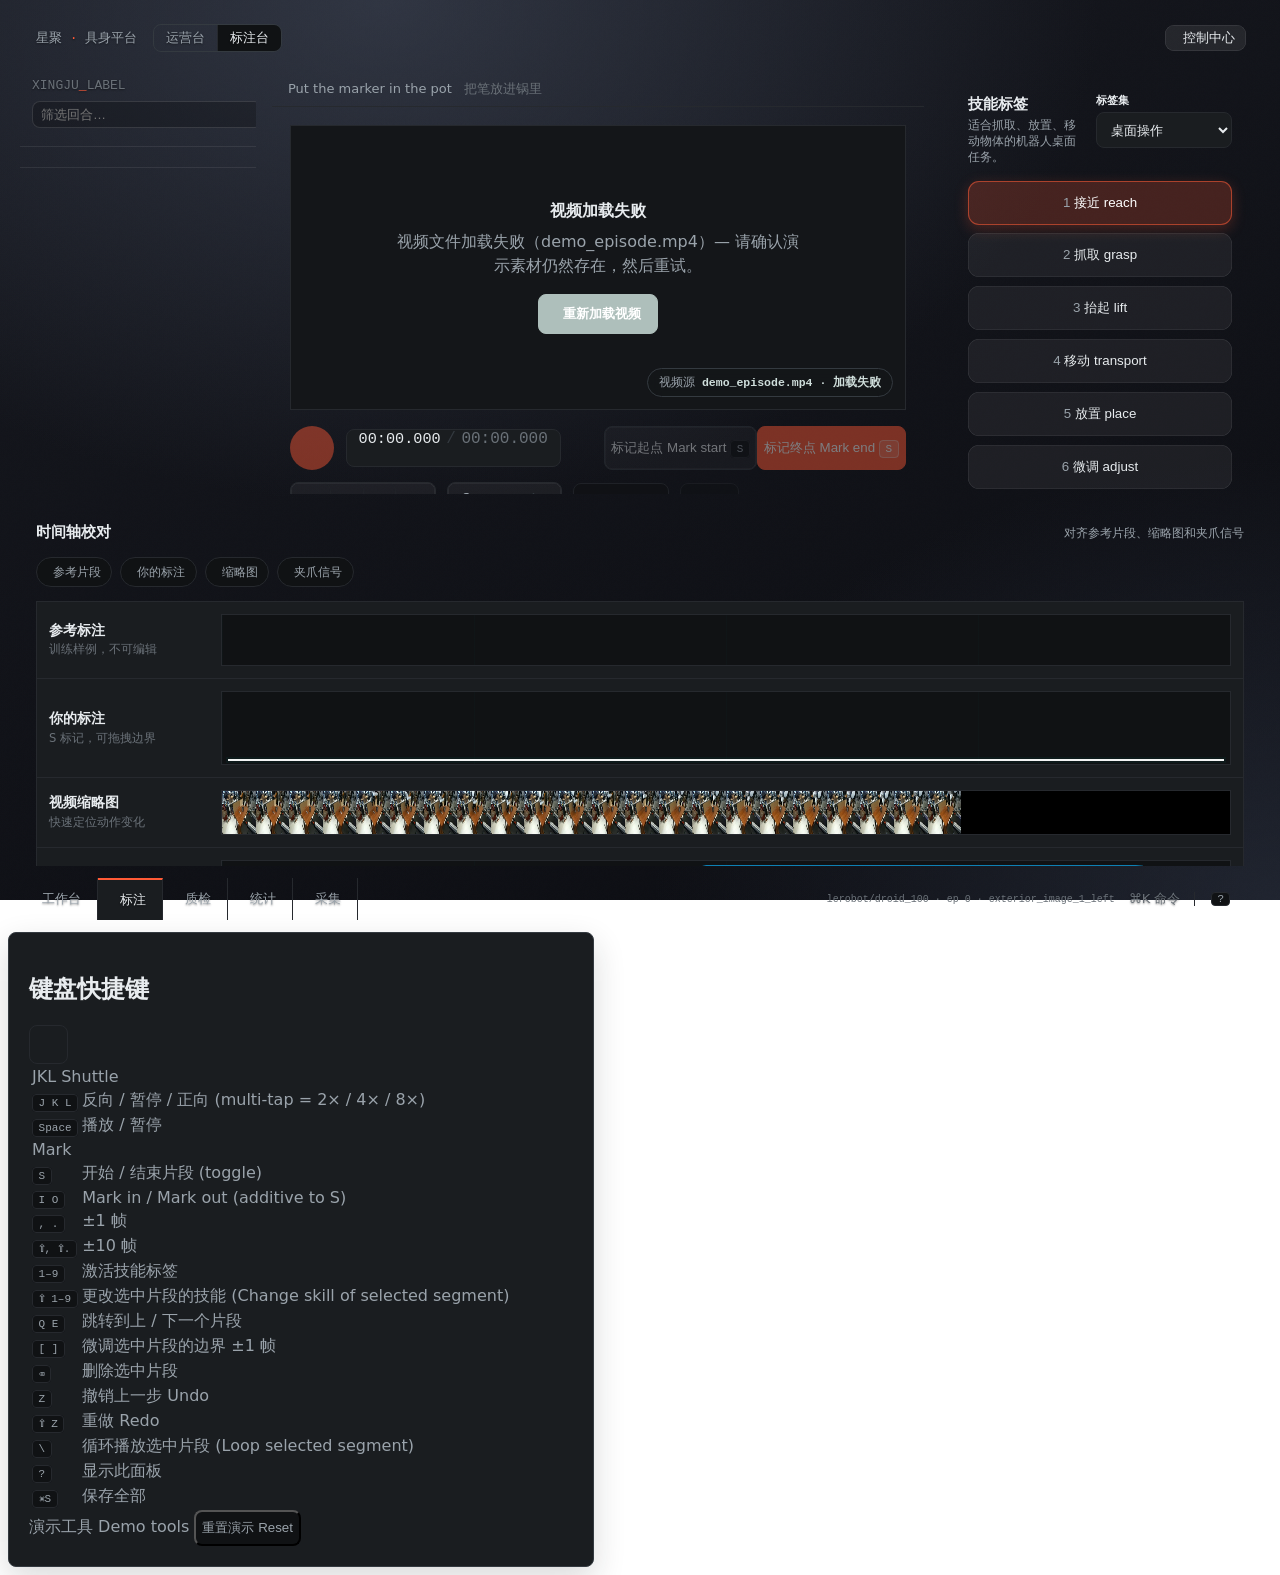
==== apps/embodied-labeler/index.html @ ac31ba15 "feat(labeler): glass-native polish + richer Control Center - skill pills → frosted glass chips with " ====
<!DOCTYPE html>
<html lang="zh-CN">
<head>
    <meta charset="UTF-8">
    <meta name="viewport" content="width=device-width, initial-scale=1.0">
    <!-- Empty by default: hosted labeler API calls use the current origin. -->
    <meta name="api-base" content="">
    <title>嵌入式 AI 标注 · 星聚</title>
    <script src="/vendor/tailwind/tailwind-play.js"></script>
    <link href="/vendor/font-awesome/css/font-awesome.min.css" rel="stylesheet">
    <link href="/vendor/fonts/plex.css" rel="stylesheet">
    <script>
        tailwind.config = {
            theme: {
                extend: {
                    colors: {
                        primary: '#0d4f4a',
                        secondary: '#1f7a6b',
                        dark: '#16201f',
                        light: '#fcfcfd',
                        accent: '#ff5a36',
                    },
                    fontFamily: {
                        sans: ['"IBM Plex Sans SC"', 'sans-serif'],
                        mono: ['"IBM Plex Mono"', 'monospace'],
                    },
                },
            },
        };
    </script>
    <link rel="stylesheet" href="assets/embodied/embodied.css?v=31">
    <link rel="stylesheet" href="assets/console/console.css?v=5">
    <!-- 星聚 Liquid Glass skin (additive; preserves all chassis behaviour) -->
    <link rel="stylesheet" href="/vendor/glass/tokens.css">
    <link rel="stylesheet" href="/vendor/glass/glass.css">
    <link rel="stylesheet" href="assets/console/labeler-glass.css?v=3">
</head>
<body class="embodied-page console font-sans antialiased">
    <div class="glass-backdrop" aria-hidden="true"></div>
    <div class="console-chassis">
        <header class="console-topbar glass">
            <a class="topbar-brand" href="/app/">星聚 <span style="color:var(--ds-accent)">·</span> 具身平台</a>
            <nav class="app-switcher" aria-label="工作区">
                <a href="/app/">运营台</a>
                <span aria-current="page">标注台</span>
            </nav>
            <button id="cc-toggle" class="cc-toggle" type="button" aria-label="打开控制中心">
                <i class="fa fa-sliders" aria-hidden="true"></i> 控制中心
            </button>
        </header>
        <aside class="console-tree glass" aria-label="数据层级">
            <div class="console-rail-section">
                <div class="console-rail-title">XINGJU<span style="color:var(--ds-accent)">_</span>LABEL</div>
                <input id="episode-tree-filter" class="console-tree-filter" type="text"
                       placeholder="筛选回合…" aria-label="筛选回合">
            </div>
            <nav id="episode-tree" class="console-rail-section" aria-label="数据集与回合">
                <!-- populated by assets/console/embodied-console.js -->
            </nav>
        </aside>

        <section class="console-viewport glass">
            <!-- task context bar — populated by loadEpisodeMeta() in embodied.js -->
            <div class="console-task-bar">
                <span id="task-text"></span>
                <span id="task-text-zh"></span>
            </div>
            <section id="video-section" class="embodied-video-card">
                <div id="video-frame" class="relative flex justify-center embodied-video-frame" data-player-state="loading">
                    <!-- muted: episode clips have no audio track; without it Chrome's power
                         policy pauses "video-only background media" mid-playback. -->
                    <video id="video" preload="auto" muted
                           class="video-crisp rounded bg-black object-contain cursor-pointer"
                           style="height: min(54vh, 460px); width: auto; max-width: 100%; aspect-ratio: 16/9;"
                           data-video-src="assets/embodied/demo_episode.mp4"
                           aria-label="嵌入式 AI 标注演示视频"
                           playsinline>
                        <source src="assets/embodied/demo_episode.mp4" type="video/mp4">
                    </video>
                    <div id="video-loading" class="embodied-video-state embodied-video-loading">
                        <span class="embodied-video-spinner" aria-hidden="true"></span>
                        <span>正在载入视频</span>
                    </div>
                    <div id="video-error" class="embodied-video-state embodied-video-error hidden" role="alert">
                        <div>
                            <strong><i class="fa fa-exclamation-triangle mr-2"></i>视频加载失败</strong>
                            <p id="video-error-message">无法读取当前视频源，请检查本地素材或重新加载。</p>
                            <button id="video-retry" type="button">
                                <i class="fa fa-refresh"></i>
                                重新加载视频
                            </button>
                        </div>
                    </div>
                    <div class="embodied-video-meta" aria-live="polite">
                        <span>视频源</span>
                        <strong id="video-source-status">demo_episode.mp4</strong>
                    </div>
                </div>
                <div class="embodied-controls">
                    <div class="embodied-primary-controls">
                        <!-- Primary play / pause -->
                        <button id="btn-play"
                                class="w-11 h-11 rounded-full bg-accent hover:bg-accent/90 active:bg-accent/80 text-white flex items-center justify-center transition shadow-lg shadow-accent/20"
                                title="Space  ·  播放 / 暂停">
                            <i class="fa fa-play text-base pl-0.5"></i>
                        </button>

                        <!-- Time readout: current / total, current is light, total is muted -->
                        <div class="embodied-time-readout">
                            <span id="time-current" class="text-light text-base">00:00.000</span>
                            <span class="text-zinc-700 text-base">/</span>
                            <span id="time-total" class="text-zinc-500 text-sm">--:--.---</span>
                        </div>

                        <div class="embodied-marker-actions">
                            <!-- Mark Start / Mark End: primary inline action, pushed right -->
                            <button id="btn-mark-start"
                                    class="ml-auto px-4 py-2.5 rounded-md bg-zinc-800 hover:bg-zinc-700 ring-1 ring-zinc-700 text-sm font-medium flex items-center gap-2 whitespace-nowrap focus-visible:outline-none focus-visible:ring-2 focus-visible:ring-accent focus-visible:ring-offset-2 focus-visible:ring-offset-zinc-900 transition"
                                    title="S  ·  open segment at playhead">
                                <i class="fa fa-circle text-accent"></i>
                                <span>标记起点 Mark start</span>
                                <kbd class="ml-1 px-1.5 py-0.5 bg-zinc-900 ring-1 ring-zinc-700 rounded text-xs text-zinc-400">S</kbd>
                            </button>
                            <button id="btn-mark-end"
                                    class="hidden ml-auto px-4 py-2.5 rounded-md bg-accent hover:bg-accent/90 ring-1 ring-accent text-sm font-medium text-white flex items-center gap-2 shadow-lg shadow-accent/30 focus-visible:outline-none focus-visible:ring-2 focus-visible:ring-light focus-visible:ring-offset-2 focus-visible:ring-offset-zinc-900 transition"
                                    title="S  ·  close segment at playhead">
                                <i class="fa fa-stop"></i>
                                <span>标记终点 Mark end</span>
                                <kbd class="ml-1 px-1.5 py-0.5 bg-white/15 ring-1 ring-white/20 rounded text-xs text-white">S</kbd>
                            </button>
                        </div>
                    </div>

                    <div class="embodied-secondary-controls">
                        <!-- Grouped frame-step buttons (–10 / –1 │ +1 / +10) -->
                        <div class="embodied-frame-stepper">
                            <button id="btn-back-10" class="px-3 py-2.5 text-zinc-300 hover:bg-zinc-700 hover:text-light font-mono text-xs tabular-nums transition focus-visible:outline-none focus-visible:ring-2 focus-visible:ring-accent focus-visible:ring-inset" title="Shift+,  ·  back 10 frames">
                                <i class="fa fa-angle-double-left mr-1 text-zinc-500"></i>10
                            </button>
                            <button id="btn-back-1" class="px-3 py-2.5 text-zinc-300 hover:bg-zinc-700 hover:text-light font-mono text-xs tabular-nums transition focus-visible:outline-none focus-visible:ring-2 focus-visible:ring-accent focus-visible:ring-inset" title=",  ·  back 1 frame">
                                <i class="fa fa-angle-left mr-1 text-zinc-500"></i>1
                            </button>
                            <button id="btn-fwd-1" class="px-3 py-2.5 text-zinc-300 hover:bg-zinc-700 hover:text-light font-mono text-xs tabular-nums transition focus-visible:outline-none focus-visible:ring-2 focus-visible:ring-accent focus-visible:ring-inset" title=".  ·  forward 1 frame">
                                1<i class="fa fa-angle-right ml-1 text-zinc-500"></i>
                            </button>
                            <button id="btn-fwd-10" class="px-3 py-2.5 text-zinc-300 hover:bg-zinc-700 hover:text-light font-mono text-xs tabular-nums transition focus-visible:outline-none focus-visible:ring-2 focus-visible:ring-accent focus-visible:ring-inset" title="Shift+.  ·  forward 10 frames">
                                10<i class="fa fa-angle-double-right ml-1 text-zinc-500"></i>
                            </button>
                        </div>

                        <!-- Frame counter chip -->
                        <div class="embodied-frame-chip">
                            <span class="text-zinc-500 uppercase tracking-wider mr-1.5">frame</span>
                            <span id="frame-current" class="text-light">0</span>
                            <span class="text-zinc-700 mx-1">/</span>
                            <span id="frame-total" class="text-zinc-500">?</span>
                        </div>

                        <!-- Playback speed -->
                        <select id="playback-rate"
                                class="skill-select bg-zinc-800/70 ring-1 ring-zinc-700 text-zinc-300 text-xs font-mono px-2 py-2 rounded-md
                                       hover:bg-zinc-700 cursor-pointer transition border-none appearance-none
                                       focus-visible:outline-none focus-visible:ring-2 focus-visible:ring-accent"
                                title="Playback speed (also driven by J/L multi-tap)">
                            <option value="0.1">0.1×</option>
                            <option value="0.25">0.25×</option>
                            <option value="0.5">0.5×</option>
                            <option value="1" selected>1×</option>
                            <option value="1.5">1.5×</option>
                            <option value="2">2×</option>
                        </select>

                        <!-- Loop selected segment toggle -->
                        <button id="btn-loop"
                                class="px-3 py-2 rounded-md bg-zinc-800/70 ring-1 ring-zinc-700 text-zinc-400 hover:text-light hover:bg-zinc-700 transition text-xs font-mono flex items-center gap-1.5
                                       focus-visible:outline-none focus-visible:ring-2 focus-visible:ring-accent"
                                title="L  ·  Loop selected segment">
                            <i class="fa fa-repeat"></i>
                            <span class="hidden sm:inline">Loop</span>
                        </button>
                    </div>
                </div>

                <!-- In-progress segment status banner — slim, animated-in only when active -->
                <div id="segment-status" class="hidden mt-3 flex items-center gap-2 px-3 py-2 rounded-md bg-accent/10 ring-1 ring-accent/30 text-xs text-zinc-200 font-mono"></div>

                <!-- Scrub bar with hover-preview thumbnail -->
                <div class="mt-4 relative">
                    <div id="scrub-bar" class="h-2 bg-zinc-800 rounded-full relative cursor-pointer group">
                        <!-- baseline width:100% + scaleX(pct) avoids per-frame layout on timeupdate (was thrashing at 60Hz) -->
                        <div id="scrub-fill" class="absolute inset-y-0 left-0 bg-accent rounded-full shadow-[0_0_8px_rgba(255,90,54,0.4)]"></div>
                        <div id="scrub-head" class="absolute top-1/2 w-4 h-4 bg-light rounded-full ring-2 ring-accent shadow-lg"></div>
                    </div>
                    <!-- Floating frame preview that follows the cursor over the scrub bar -->
                    <div id="scrub-preview"
                         class="hidden absolute pointer-events-none rounded-md ring-1 ring-zinc-700 bg-zinc-950 overflow-hidden shadow-2xl"
                         style="width: 128px; height: 72px; bottom: 100%; margin-bottom: 12px; background-image: url('assets/embodied/sprite.png'); background-repeat: no-repeat; transform: translateX(-50%);">
                        <div id="scrub-preview-time"
                             class="absolute bottom-0 inset-x-0 px-1 py-0.5 bg-black/70 text-light text-[10px] font-mono text-center tabular-nums">
                            0.00s
                        </div>
                    </div>
                </div>
            </section>
        </section>

        <aside class="console-inspector glass" aria-label="检查器">
            <div class="console-rail-section">
                <section id="palette-section" class="embodied-card embodied-palette-card">
                    <div class="embodied-panel-heading embodied-palette-heading">
                        <div>
                            <span>技能标签</span>
                            <small id="label-schema-description">按任务选择可用动作标签</small>
                        </div>
                        <label class="embodied-schema-field">
                            <span>标签集</span>
                            <select id="label-schema-select" aria-label="选择标签集"></select>
                        </label>
                    </div>
                    <div id="palette" class="flex items-center gap-2 flex-wrap" role="group" aria-label="技能标签">
                        <!-- pills inserted by JS -->
                    </div>
                </section>
            </div>
            <div class="console-rail-section">
                <section id="segments-section" class="embodied-card embodied-segments-card">
                    <div class="flex items-center justify-between mb-3 gap-3 flex-wrap">
                        <h2 class="text-sm font-medium text-zinc-400 flex-shrink-0">已标注片段 <span id="seg-count" class="font-mono text-zinc-500">(0)</span></h2>
                        <div id="iou-summary" class="hidden flex items-center gap-2 font-mono text-xs">
                            <!-- Filled by renderIouSummary() -->
                        </div>
                        <span id="dirty-badge" class="hidden ml-auto inline-flex items-center gap-1.5 px-2 py-0.5 rounded-full bg-amber-500/10 ring-1 ring-amber-500/40 text-amber-300 text-xs font-mono">
                            <span class="w-1.5 h-1.5 rounded-full bg-amber-400"></span>
                            未保存的更改 Unsaved
                        </span>
                    </div>
                    <div class="embodied-workflow-panel" aria-label="标注工作流状态">
                        <div class="embodied-workflow-metric">
                            <span class="embodied-workflow-label">当前技能</span>
                            <strong id="workflow-active-skill">接近 reach</strong>
                        </div>
                        <div class="embodied-workflow-metric">
                            <span class="embodied-workflow-label">片段状态</span>
                            <strong id="workflow-segment-state">等待起点</strong>
                        </div>
                        <div class="embodied-workflow-metric">
                            <span class="embodied-workflow-label">保存状态</span>
                            <strong id="workflow-save-state">已同步</strong>
                        </div>
                        <span id="storage-mode-badge" class="embodied-storage-badge" data-storage-mode="checking">
                            检查后端同步
                        </span>
                    </div>
                    <div id="segment-list" class="space-y-1">
                        <div class="embodied-empty-segments empty-state">
                            <div class="embodied-empty-summary">
                                <div class="embodied-empty-icon" aria-hidden="true">
                                    <i class="fa fa-pencil-square-o"></i>
                                </div>
                                <div>
                                    <p class="embodied-empty-eyebrow">当前清单为空</p>
                                    <h3>从第一个动作片段开始</h3>
                                    <p>选好技能后，在视频里标记动作开始和结束，片段会自动出现在这里供复核。</p>
                                </div>
                            </div>
                            <div class="embodied-empty-steps" aria-label="标注步骤">
                                <span><strong>1</strong> 选技能</span>
                                <span><strong>2</strong> 标起点</span>
                                <span><strong>3</strong> 标终点并复核</span>
                            </div>
                            <div class="embodied-empty-buttons">
                                <button type="button" class="embodied-empty-action" data-action="empty-mark-start">
                                    <i class="fa fa-circle"></i>
                                    从当前帧开始标记
                                </button>
                                <button type="button" class="embodied-empty-secondary" data-action="empty-open-shortcuts">
                                    <i class="fa fa-keyboard-o"></i>
                                    查看快捷键
                                </button>
                            </div>
                        </div>
                    </div>
                </section>
            </div>
            <div class="console-rail-section">
                <div class="embodied-savebar">
                    <span id="save-hint" class="text-xs text-zinc-500 font-mono hidden">
                        <kbd class="px-1.5 py-0.5 bg-zinc-800 ring-1 ring-zinc-700 rounded text-zinc-400">⌘S</kbd>
                        保存
                    </span>
                    <button id="save-btn"
                            class="px-5 py-2.5 rounded-md bg-accent hover:bg-accent/90 text-white font-medium ring-1 ring-accent shadow-lg shadow-accent/20 focus-visible:outline-none focus-visible:ring-2 focus-visible:ring-light focus-visible:ring-offset-2 focus-visible:ring-offset-dark transition">
                        保存全部 Save all <i class="fa fa-arrow-right ml-1"></i>
                    </button>
                </div>
            </div>
        </aside>

        <div class="console-conductor glass">
            <section id="timeline-section" class="embodied-card embodied-timeline-card">
                <div class="embodied-panel-heading">
                    <span>时间轴校对</span>
                    <small>对齐参考片段、缩略图和夹爪信号</small>
                </div>
                <div class="timeline-review-shell">
                    <div class="timeline-legend" aria-label="时间轴图例">
                        <button type="button" data-timeline-focus="reference" aria-pressed="false"><i class="fa fa-star"></i> 参考片段</button>
                        <button type="button" data-timeline-focus="user" aria-pressed="false"><i class="fa fa-pencil"></i> 你的标注</button>
                        <button type="button" data-timeline-focus="thumbs" aria-pressed="false"><i class="fa fa-film"></i> 缩略图</button>
                        <button type="button" data-timeline-focus="gripper" aria-pressed="false"><i class="fa fa-line-chart"></i> 夹爪信号</button>
                    </div>
                    <div class="timeline-track-stack">
                        <div class="timeline-track-row" data-timeline-track="reference">
                            <div class="timeline-track-label">
                                <span>参考标注</span>
                                <small>训练样例，不可编辑</small>
                            </div>
                            <div class="timeline-track-body timeline-reference-track">
                                <svg id="gold-lane" class="w-full block" height="32" style="overflow:visible"
                                     role="img" aria-label="本集参考动作片段"></svg>
                            </div>
                        </div>
                        <div class="timeline-track-row" data-timeline-track="user">
                            <div class="timeline-track-label">
                                <span>你的标注</span>
                                <small>S 标记，可拖拽边界</small>
                            </div>
                            <div class="timeline-track-body timeline-user-track">
                                <svg id="timeline-lanes" class="w-full block" height="64" style="overflow:visible"
                                     role="region" aria-label="你的动作片段时间轴。使用 Q 和 E 跳转片段，使用方括号微调边界。"></svg>
                                <div id="timeline-playhead" class="absolute top-0 bottom-0 w-px bg-light pointer-events-none"></div>
                            </div>
                        </div>
                        <div class="timeline-track-row" data-timeline-track="thumbs">
                            <div class="timeline-track-label">
                                <span>视频缩略图</span>
                                <small>快速定位动作变化</small>
                            </div>
                            <div class="timeline-track-body">
                                <div id="thumb-strip" class="w-full h-9 bg-zinc-800 rounded overflow-hidden"
                                     style="background-image: url('assets/embodied/sprite.png');
                                            background-repeat: no-repeat;
                                            background-size: 100% 100%;"></div>
                            </div>
                        </div>
                        <div class="timeline-track-row" data-timeline-track="gripper">
                            <div class="timeline-track-label">
                                <span>夹爪信号</span>
                                <small>辅助判断抓取/放置</small>
                            </div>
                            <div class="timeline-track-body timeline-gripper-track">
                                <svg id="gripper-plot" class="w-full block" height="36" style="overflow:visible"></svg>
                                <div id="gripper-error" class="hidden absolute inset-0 flex items-center justify-center text-zinc-600 text-xs">
                                    未读取到夹爪信号
                                </div>
                            </div>
                        </div>
                    </div>
                </div>
            </section>
        </div>

        <footer class="console-bottombar glass">
            <nav class="console-modes" aria-label="模式">
                <a class="console-mode" href="/app/#data-management"><i class="fa fa-th-large" aria-hidden="true"></i> 工作台</a>
                <span class="console-mode" aria-current="page"><i class="fa fa-pencil" aria-hidden="true"></i> 标注</span>
                <a class="console-mode" href="/app/#annotation"><i class="fa fa-check-square-o" aria-hidden="true"></i> 质检</a>
                <a class="console-mode" href="/app/#monitoring"><i class="fa fa-bar-chart" aria-hidden="true"></i> 统计</a>
                <a class="console-mode" href="/app/#collection"><i class="fa fa-exchange" aria-hidden="true"></i> 采集</a>
            </nav>
            <div class="console-status">
                <span id="dataset-label" class="console-mono-10">lerobot/droid_100 · ep 0 · ext_left</span>
                <span>⌘K 命令</span>
                <button id="help-btn" class="console-mode" title="键盘快捷键 (?)" aria-label="打开键盘快捷键"><kbd>?</kbd></button>
            </div>
        </footer>
    </div>

    <div id="toast-container" class="fixed top-4 right-4 space-y-2 z-50"></div>

    <div id="help-overlay" class="hidden fixed inset-0 bg-black/35 z-40 flex items-center justify-center">
        <div class="embodied-shortcut-panel">
            <div class="flex items-center justify-between mb-4">
                <h2 class="text-lg font-medium">键盘快捷键</h2>
                <button id="help-close" class="embodied-icon-button"><i class="fa fa-times"></i></button>
            </div>
            <table class="w-full text-sm">
                <tbody>
                    <tr><td colspan="2" class="pt-2 pb-1 text-[10px] uppercase tracking-wider text-zinc-600">JKL Shuttle</td></tr>
                    <tr><td class="py-1"><kbd class="font-mono bg-zinc-800 px-2 py-0.5 rounded">J K L</kbd></td><td class="text-zinc-400 pl-3">反向 / 暂停 / 正向 (multi-tap = 2× / 4× / 8×)</td></tr>
                    <tr><td class="py-1"><kbd class="font-mono bg-zinc-800 px-2 py-0.5 rounded">Space</kbd></td><td class="text-zinc-400 pl-3">播放 / 暂停</td></tr>
                    <tr><td colspan="2" class="pt-3 pb-1 text-[10px] uppercase tracking-wider text-zinc-600">Mark</td></tr>
                    <tr><td class="py-1"><kbd class="font-mono bg-zinc-800 px-2 py-0.5 rounded">S</kbd></td><td class="text-zinc-400 pl-3">开始 / 结束片段 (toggle)</td></tr>
                    <tr><td class="py-1"><kbd class="font-mono bg-zinc-800 px-2 py-0.5 rounded">I O</kbd></td><td class="text-zinc-400 pl-3">Mark in / Mark out (additive to S)</td></tr>
                    <tr><td class="py-1"><kbd class="font-mono bg-zinc-800 px-2 py-0.5 rounded">, .</kbd></td><td class="text-zinc-400 pl-3">±1 帧</td></tr>
                    <tr><td class="py-1"><kbd class="font-mono bg-zinc-800 px-2 py-0.5 rounded">⇧, ⇧.</kbd></td><td class="text-zinc-400 pl-3">±10 帧</td></tr>
                    <tr><td class="py-1"><kbd class="font-mono bg-zinc-800 px-2 py-0.5 rounded">1–9</kbd></td><td class="text-zinc-400 pl-3">激活技能标签</td></tr>
                    <tr><td class="py-1"><kbd class="font-mono bg-zinc-800 px-2 py-0.5 rounded">⇧ 1–9</kbd></td><td class="text-zinc-400 pl-3">更改选中片段的技能 (Change skill of selected segment)</td></tr>
                    <tr><td class="py-1"><kbd class="font-mono bg-zinc-800 px-2 py-0.5 rounded">Q E</kbd></td><td class="text-zinc-400 pl-3">跳转到上 / 下一个片段</td></tr>
                    <tr><td class="py-1"><kbd class="font-mono bg-zinc-800 px-2 py-0.5 rounded">[ ]</kbd></td><td class="text-zinc-400 pl-3">微调选中片段的边界 ±1 帧</td></tr>
                    <tr><td class="py-1"><kbd class="font-mono bg-zinc-800 px-2 py-0.5 rounded">⌫</kbd></td><td class="text-zinc-400 pl-3">删除选中片段</td></tr>
                    <tr><td class="py-1"><kbd class="font-mono bg-zinc-800 px-2 py-0.5 rounded">Z</kbd></td><td class="text-zinc-400 pl-3">撤销上一步 Undo</td></tr>
                    <tr><td class="py-1"><kbd class="font-mono bg-zinc-800 px-2 py-0.5 rounded">⇧ Z</kbd></td><td class="text-zinc-400 pl-3">重做 Redo</td></tr>
                    <tr><td class="py-1"><kbd class="font-mono bg-zinc-800 px-2 py-0.5 rounded">\</kbd></td><td class="text-zinc-400 pl-3">循环播放选中片段 (Loop selected segment)</td></tr>
                    <tr><td class="py-1"><kbd class="font-mono bg-zinc-800 px-2 py-0.5 rounded">?</kbd></td><td class="text-zinc-400 pl-3">显示此面板</td></tr>
                    <tr><td class="py-1"><kbd class="font-mono bg-zinc-800 px-2 py-0.5 rounded">⌘S</kbd></td><td class="text-zinc-400 pl-3">保存全部</td></tr>
                </tbody>
            </table>
            <div class="border-t border-zinc-800 mt-5 pt-4 flex items-center justify-between">
                <span class="text-xs text-zinc-500">演示工具 Demo tools</span>
                <button id="reset-demo" class="px-3 py-1.5 rounded-md bg-zinc-800 hover:bg-zinc-700 ring-1 ring-zinc-700 text-xs text-zinc-300 transition focus-visible:outline-none focus-visible:ring-2 focus-visible:ring-accent">
                    <i class="fa fa-refresh mr-1.5"></i> 重置演示 Reset
                </button>
            </div>
        </div>
    </div>
    <!-- 控制中心 · Control Center (glass overlay; opened from the top bar) -->
    <div id="cc-scrim" class="cc-scrim" hidden>
      <div class="cc-panel" role="dialog" aria-label="控制中心">
        <div class="cc-title">控制中心 · Control Center</div>
        <div class="cc-grid">
          <div class="cc-tile wide cc-media">
            <div class="cc-media-art"><i class="fa fa-film" aria-hidden="true"></i></div>
            <div class="cc-media-meta">
              <div class="cc-media-title" id="cc-ep-title">演示回合 Demo episode</div>
              <div class="cc-media-sub" id="cc-ep-sub">—</div>
            </div>
          </div>
          <div class="cc-tile wide">
            <div class="cc-tile-label"><i class="fa fa-tint"></i> 玻璃折射 Refraction</div>
            <div class="cc-seg" data-cc="refract">
              <button type="button" data-value="off">关</button>
              <button type="button" data-value="light">轻</button>
              <button type="button" data-value="standard">标准</button>
              <button type="button" data-value="strong">强</button>
            </div>
          </div>
          <div class="cc-tile">
            <div class="cc-tile-label"><i class="fa fa-th"></i> 密度</div>
            <div class="cc-seg" data-cc="density">
              <button type="button" data-value="comfortable">舒适</button>
              <button type="button" data-value="compact">紧凑</button>
            </div>
          </div>
          <div class="cc-tile">
            <div class="cc-tile-label"><i class="fa fa-eye"></i> 专注</div>
            <div class="cc-toggle-tile">
              <span style="font-size:12px;color:var(--t3)">暗化背景</span>
              <button id="cc-focus" class="cc-switch" type="button" aria-pressed="false" aria-label="专注模式"></button>
            </div>
          </div>
          <div class="cc-tile wide">
            <div class="cc-tile-label"><i class="fa fa-picture-o"></i> 背景 Backdrop</div>
            <div class="cc-seg" data-cc="backdrop">
              <button type="button" data-value="graphite">石墨</button>
              <button type="button" data-value="midnight">午夜</button>
              <button type="button" data-value="ember">暖橙</button>
            </div>
          </div>
          <div class="cc-tile wide">
            <div class="cc-tile-label"><i class="fa fa-sun-o"></i> 亮度 Brightness</div>
            <input id="cc-bright" class="cc-slider" type="range" min="50" max="130" value="100" aria-label="背景亮度">
          </div>
        </div>
      </div>
    </div>

    <script src="assets/embodied/embodied.js?v=31" type="module"></script>
    <script src="assets/console/embodied-console.js?v=2" type="module"></script>
    <!-- 星聚 Liquid Glass: refraction engine + control-center glue (additive) -->
    <script src="/vendor/glass/refract.js"></script>
    <script src="assets/console/labeler-glass.js?v=2" type="module"></script>
</body>
</html>
---- apps/embodied-labeler/assets/embodied/embodied.css ----
/* Custom styles for the embodied labeler page beyond Tailwind utilities. */

:root {
    /* === XINGJU instrument-grammar tokens (spec 2026-06-12 §1–§3) === */
    /* Corners — one 3-step radius scale */
    --r-1: 4px;
    --r-2: 8px;
    --r-full: 999px;
    /* Motion — tokenized; one decelerate curve everywhere */
    --motion-fast: 120ms;
    --motion-base: 180ms;
    --ease: cubic-bezier(0.2, 0, 0, 1);
    /* Edges — hairline-first elevation (light-ground values; .console re-binds) */
    --edge: rgba(13, 79, 74, 0.14);
    --edge-strong: rgba(13, 79, 74, 0.26);
    /* The only shadow in the system — floating layers ONLY (palette, toasts,
       dialogs, hover previews). Surfaces stay shadowless (chassis law). */
    --overlay-shadow: 0 12px 32px rgba(22, 32, 31, 0.16);
    /* Status — data colors, never chrome (spec §0) */
    --st-ok: #1f7a6b;
    --st-warn: #b56b00;
    --st-danger: #d92d20;
    --st-info: #0d6e8a;
    --st-neutral: #64748b;

    --ds-canvas: #fcfcfd;
    --ds-surface: #ffffff;
    --ds-surface-sunk: #f6f7f7;
    --ds-line: var(--edge);
    --ds-line-strong: var(--edge-strong);
    --ds-ink: #16201f;
    --ds-ink-soft: #5e6e6b;
    --ds-ink-faint: #8a9996;
    --ds-brand: #0d4f4a;
    --ds-brand-strong: #0a3d39;
    --ds-brand-tint: rgba(13, 79, 74, 0.055);
    /* ink atop a --ds-brand fill; dark ground re-binds (pale brand needs dark ink) */
    --ds-ink-on-brand: #ffffff;
    --ds-accent: #ff5a36;
    --ds-accent-tint: rgba(255, 90, 54, 0.10);
    --ds-shadow: 0 1px 2px rgba(16, 32, 31, 0.05);
    --ds-shadow-strong: 0 18px 45px rgba(16, 32, 31, 0.12);
}

/* §3 — reduced motion collapses both motion tokens app-wide */
@media (prefers-reduced-motion: reduce) {
    :root {
        --motion-fast: 1ms;
        --motion-base: 1ms;
    }
}

/* §1 — Tailwind radius classes compute to the token scale inside the app's own
   scope (do not rewrite HTML classes wholesale). rounded-full stays full. */
.embodied-page .rounded { border-radius: var(--r-1); }
.embodied-page .rounded-md { border-radius: var(--r-2); }

.embodied-page,
.embodied-page * {
    letter-spacing: 0 !important;
}

.embodied-page {
    min-height: 100vh;
    background: var(--ds-canvas);
    color: var(--ds-ink);
    font-family: "IBM Plex Sans SC", system-ui, sans-serif;
}


.embodied-panel-heading small {
    color: var(--ds-ink-soft);
}


.embodied-icon-button {
    display: inline-flex;
    width: 2.45rem;
    height: 2.45rem;
    align-items: center;
    justify-content: center;
    border: 1px solid var(--ds-line);
    border-radius: var(--r-2);
    background: var(--ds-surface);
    color: var(--ds-brand);
}


.embodied-icon-button:hover {
    border-color: var(--ds-line-strong);
    background: var(--ds-brand-tint);
}


/* §5 kbd hints — mono, 11px, --r-1, 1px edge, never bold. box-shadow:none kills
   the Tailwind ring-* utilities on inline kbds (JS-generated ones included) so
   the 1px edge is the single border. */
.embodied-page kbd {
    border: 1px solid var(--ds-line);
    border-radius: var(--r-1);
    background: var(--ds-surface-sunk);
    color: var(--ds-ink-soft);
    font-family: "IBM Plex Mono", ui-monospace, monospace;
    font-size: 11px;
    font-weight: 400;
    padding: 0.12rem 0.35rem;
    box-shadow: none !important;
}

/* kbd atop the record-filled mark-end button: white-tint edge stays legible */
.embodied-page #btn-mark-end kbd {
    border-color: rgba(255, 255, 255, 0.35);
    background: rgba(255, 255, 255, 0.15);
    color: #fff;
}



.embodied-card {
    border: 1px solid var(--ds-line);
    border-radius: 0.75rem;
    background: var(--ds-surface);
    box-shadow: var(--ds-shadow);
}

#video-section.embodied-video-card {
    padding: clamp(0.85rem, 1.7vw, 1.15rem);
}

#palette-section.embodied-palette-card {
    padding: 1rem;
}

#timeline-section.embodied-timeline-card {
    padding: 1rem;
}

.timeline-review-shell {
    display: grid;
    gap: 0.85rem;
}

.timeline-legend {
    display: flex;
    align-items: center;
    gap: 0.5rem;
    flex-wrap: wrap;
    color: var(--ds-ink-soft);
    font-size: 0.75rem;
}

.timeline-legend button {
    display: inline-flex;
    min-height: 1.85rem;
    align-items: center;
    gap: 0.35rem;
    border: 1px solid var(--ds-line);
    border-radius: var(--r-full);
    padding: 0 0.65rem;
    background: var(--ds-surface-sunk);
    color: var(--ds-ink-soft);
    cursor: pointer;
    font: inherit;
    white-space: nowrap;
}

.timeline-legend button:hover,
.timeline-legend button[aria-pressed="true"] {
    border-color: var(--ds-line-strong);
    background: var(--ds-brand-tint);
    color: var(--ds-brand);
}

.timeline-legend button:focus-visible {
    outline: 2px solid var(--ds-accent);
    outline-offset: 2px;
}

.timeline-legend i {
    color: var(--ds-brand);
}

.timeline-track-stack {
    display: grid;
    overflow: hidden;
    border: 1px solid var(--ds-line);
    border-radius: 0.75rem;
    background: var(--ds-surface);
}

.timeline-track-row {
    display: grid;
    grid-template-columns: minmax(8rem, 10rem) minmax(0, 1fr);
    gap: 0.75rem;
    align-items: stretch;
    border-bottom: 1px solid var(--ds-line);
    padding: 0.75rem;
}

.timeline-track-row:last-child {
    border-bottom: 0;
}

.timeline-track-row.timeline-track-focused {
    background: linear-gradient(90deg, rgba(13, 79, 74, 0.075), rgba(255, 255, 255, 0));
    box-shadow: inset 3px 0 0 var(--ds-brand);
}

.timeline-track-label {
    display: flex;
    flex-direction: column;
    justify-content: center;
    gap: 0.18rem;
    min-width: 0;
}

.timeline-track-label span {
    color: var(--ds-ink);
    font-size: 0.86rem;
    font-weight: 800;
}

.timeline-track-label small {
    color: var(--ds-ink-faint);
    font-size: 0.72rem;
    line-height: 1.35;
}

.timeline-track-body {
    position: relative;
    min-width: 0;
    border: 1px solid var(--ds-line);
    border-radius: 0.55rem;
    background:
        linear-gradient(90deg, rgba(13, 79, 74, 0.055) 1px, transparent 1px) 0 0 / 25% 100%,
        var(--ds-surface-sunk);
}

.timeline-reference-track,
.timeline-user-track,
.timeline-gripper-track {
    display: grid;
    align-items: center;
    min-height: 2.65rem;
    padding: 0.25rem 0.45rem;
}

/* Scrolling is owned by the inspector rail (.console-inspector) — the old
   page's sticky/max-height scroll context here would double-scroll inside it. */
#segments-section.embodied-segments-card {
    padding: 1rem;
}

.embodied-workflow-panel {
    display: grid;
    grid-template-columns: repeat(3, minmax(0, 1fr));
    gap: 0.55rem;
    margin: 0 0 0.85rem;
}

.embodied-workflow-metric,
.embodied-storage-badge {
    min-width: 0;
    border: 1px solid var(--ds-line);
    border-radius: var(--r-1);
    background: var(--ds-surface-sunk);
}

.embodied-workflow-metric {
    display: grid;
    gap: 0.18rem;
    padding: 0.62rem 0.7rem;
}

.embodied-workflow-label {
    color: var(--ds-ink-faint);
    font-size: 0.68rem;
    font-weight: 700;
}

.embodied-workflow-metric strong {
    overflow: hidden;
    color: var(--ds-ink);
    font-size: 0.82rem;
    font-weight: 700;
    line-height: 1.25;
    text-overflow: ellipsis;
    white-space: nowrap;
}

.embodied-storage-badge {
    grid-column: 1 / -1;
    display: inline-flex;
    min-height: 2.15rem;
    align-items: center;
    justify-content: center;
    color: var(--ds-ink-soft);
    font-size: 0.76rem;
    font-weight: 700;
}

.embodied-storage-badge[data-storage-mode="backend"] {
    border-color: rgba(31, 122, 107, 0.28);
    background: rgba(31, 122, 107, 0.08);
    color: var(--ds-brand);
}

.embodied-storage-badge[data-storage-mode="local"] {
    border-color: rgba(255, 90, 54, 0.30);
    background: var(--ds-accent-tint);
    color: #b43720;
}

.embodied-storage-badge[data-storage-mode="pending"] {
    border-color: rgba(217, 119, 6, 0.32);
    background: rgba(217, 119, 6, 0.10);
    color: #92400e;
}

.embodied-savebar {
    display: flex;
    align-items: center;
    justify-content: flex-end;
    gap: 0.75rem;
}

.embodied-panel-heading {
    display: flex;
    align-items: baseline;
    justify-content: space-between;
    gap: 0.75rem;
    margin-bottom: 0.9rem;
}

.embodied-panel-heading span {
    color: var(--ds-ink);
    font-size: 0.95rem;
    font-weight: 700;
}

.embodied-panel-heading small {
    font-size: 0.74rem;
}

.embodied-palette-heading {
    align-items: start;
}

.embodied-palette-heading > div {
    min-width: 0;
}

.embodied-palette-heading small {
    display: block;
    margin-top: 0.2rem;
}

.embodied-schema-field {
    display: grid;
    gap: 0.25rem;
    min-width: 8.5rem;
}

.embodied-schema-field span {
    color: var(--ds-ink-faint);
    font-size: 0.68rem;
    font-weight: 700;
}

#label-schema-select {
    min-height: 2.25rem;
    border: 1px solid var(--ds-line);
    border-radius: var(--r-2);
    background: var(--ds-surface);
    color: var(--ds-ink);
    font-size: 0.82rem;
    padding: 0 1.75rem 0 0.65rem;
}

#label-schema-select:focus-visible {
    border-color: var(--ds-line-strong);
    outline: 2px solid var(--ds-accent);
    outline-offset: 2px;
}

#video {
    width: 100% !important;
    height: min(56vh, 32rem) !important;
    border-radius: 0.625rem;
    background: #0d1b1a;
}

.embodied-video-frame {
    position: relative;
    overflow: hidden;
    min-height: 16rem;
    border: 1px solid var(--ds-line);
    border-radius: 0.75rem;
    background:
        linear-gradient(135deg, rgba(13, 79, 74, 0.14), rgba(15, 23, 42, 0.06)),
        #f6f8f8;
}

.embodied-video-frame[data-player-state="error"] #video {
    opacity: 0;
}

.embodied-video-frame[data-player-state="ready"] #video {
    opacity: 1;
}

.embodied-video-state {
    position: absolute;
    inset: 0;
    z-index: 2;
    display: flex;
    align-items: center;
    justify-content: center;
    border-radius: 0.75rem;
    background: rgba(246, 248, 248, 0.94);
    color: var(--ds-ink-soft);
    text-align: center;
}

.embodied-video-state.hidden {
    display: none;
}

.embodied-video-loading {
    gap: 0.65rem;
    font-weight: 700;
}

.embodied-video-frame[data-player-state="ready"] #video-loading,
.embodied-video-frame[data-player-state="error"] #video-loading {
    display: none;
}

.embodied-video-spinner {
    width: 1.1rem;
    height: 1.1rem;
    border: 2px solid rgba(13, 79, 74, 0.18);
    border-top-color: var(--ds-brand);
    border-radius: var(--r-full);
    /* functional rotation stays linear — the decelerate curve is for state
       changes, not continuous spinners */
    animation: spin 0.8s linear infinite;
}

@keyframes spin {
    to {
        transform: rotate(360deg);
    }
}

#video-error {
    color: var(--ds-ink-soft);
    background:
        linear-gradient(180deg, rgba(255, 255, 255, 0.96), rgba(242, 246, 246, 0.96)),
        rgba(246, 247, 247, 0.96);
}

.embodied-video-error strong {
    display: block;
    color: var(--ds-ink);
    font-size: 1rem;
    margin-bottom: 0.45rem;
}

.embodied-video-error p {
    max-width: 26rem;
    margin: 0 auto 0.9rem;
    color: var(--ds-ink-soft);
    line-height: 1.55;
}

.embodied-video-error button {
    display: inline-flex;
    align-items: center;
    gap: 0.45rem;
    min-height: 2.55rem;
    padding: 0 1rem;
    border: 1px solid var(--ds-brand);
    border-radius: 0.5rem;
    background: var(--ds-brand);
    color: #fff;
    font-weight: 800;
}

.embodied-video-meta {
    position: absolute;
    right: 0.75rem;
    bottom: 0.75rem;
    z-index: 3;
    display: inline-flex;
    align-items: center;
    gap: 0.45rem;
    max-width: calc(100% - 1.5rem);
    padding: 0.4rem 0.65rem;
    border: 1px solid rgba(13, 79, 74, 0.18);
    border-radius: var(--r-full);
    background: rgba(255, 255, 255, 0.86);
    color: var(--ds-ink-soft);
    /* hairline-first: status chip over video carries no decorative shadow (§2) */
    box-shadow: none;
    font-size: 0.72rem;
    backdrop-filter: blur(8px);
}

.embodied-video-meta strong {
    min-width: 0;
    overflow: hidden;
    color: var(--ds-brand-strong);
    font-family: "IBM Plex Mono", ui-monospace, monospace;
    font-weight: 700;
    text-overflow: ellipsis;
    white-space: nowrap;
}

.embodied-controls {
    display: grid;
    gap: 0.7rem;
    margin-top: 1rem;
}

.embodied-primary-controls,
.embodied-secondary-controls {
    display: flex;
    align-items: center;
    gap: 0.7rem;
    min-width: 0;
}

.embodied-primary-controls {
    justify-content: space-between;
}

.embodied-secondary-controls {
    flex-wrap: wrap;
}

.embodied-marker-actions {
    display: inline-flex;
    min-width: max-content;
    align-items: center;
    justify-content: flex-end;
    margin-left: auto;
}

/* §5 transport — the play circle is --r-full and record-colored; 44px is the
   §4 anatomy exception shared with the primary mark action. No glow (§2). */
#btn-play {
    width: 2.75rem !important;
    height: 2.75rem !important;
    border: 0;
    border-radius: var(--r-full);
    background: var(--ds-accent) !important;
    color: #fff !important;
    box-shadow: none !important;
}

#btn-play:hover {
    background: color-mix(in srgb, var(--ds-accent) 94%, #000) !important;
}

/* §5 — frame-stepper group shares one hairline border with internal separators */
.embodied-frame-stepper {
    display: inline-flex;
    overflow: hidden;
    border: 1px solid var(--ds-line);
    border-radius: var(--r-2);
    background: var(--ds-surface-sunk);
}

/* §4 anatomy — 36px controls; the primary mark actions get the 44px exception
   below. box-shadow:none retires the Tailwind glow/ring utilities (§2). */
.embodied-frame-stepper button,
#btn-loop,
#save-btn,
#reset-demo {
    min-height: 2.25rem;
    border-radius: var(--r-2);
    box-shadow: none !important;
}

#btn-mark-start,
#btn-mark-end {
    min-height: 2.75rem;
    border-radius: var(--r-2);
    box-shadow: none !important;
}

.timeline-focus-pulse {
    /* lane interaction keeps its timing, adopts the system curve (§3) */
    animation: timeline-focus-pulse 760ms var(--ease);
}

@keyframes timeline-focus-pulse {
    0% {
        outline: 2px solid rgba(255, 90, 54, 0.55);
        outline-offset: 0;
    }
    75% {
        outline: 2px solid rgba(255, 90, 54, 0.10);
        outline-offset: 7px;
    }
    100% {
        outline: 2px solid rgba(255, 90, 54, 0);
        outline-offset: 7px;
    }
}

.embodied-frame-stepper button {
    border: 0;
    border-right: 1px solid var(--ds-line);
    padding: 0 0.75rem !important;
    background: transparent !important;
    color: var(--ds-ink-soft) !important;
}

.embodied-frame-stepper button:last-child {
    border-right: 0;
}

.embodied-frame-stepper button:hover,
#btn-loop:hover {
    background: var(--ds-brand-tint) !important;
    color: var(--ds-brand-strong) !important;
}

.embodied-time-readout {
    display: inline-flex;
    align-items: baseline;
    gap: 0.35rem;
    min-height: 2.25rem;
    border: 1px solid var(--ds-line);
    border-radius: var(--r-2);
    padding: 0 0.75rem;
    background: var(--ds-surface);
    font-family: "IBM Plex Mono", ui-monospace, monospace;
    font-variant-numeric: tabular-nums;
}

.embodied-time-readout #time-current {
    color: var(--ds-ink) !important;
    font-size: 0.95rem;
}

.embodied-time-readout #time-total,
.embodied-time-readout span {
    color: var(--ds-ink-faint) !important;
}

.embodied-frame-chip,
#playback-rate,
#btn-loop {
    display: inline-flex;
    min-height: 2.25rem;
    align-items: center;
    border: 1px solid var(--ds-line) !important;
    border-radius: var(--r-2) !important;
    background: var(--ds-surface-sunk) !important;
    color: var(--ds-ink-soft) !important;
    box-shadow: none !important;
}

.embodied-frame-chip {
    gap: 0.25rem;
    padding: 0 0.75rem !important;
    font-family: "IBM Plex Mono", ui-monospace, monospace;
    font-variant-numeric: tabular-nums;
}

.embodied-frame-chip #frame-current {
    color: var(--ds-ink) !important;
}

.embodied-frame-chip span {
    color: var(--ds-ink-faint) !important;
}

#playback-rate {
    padding: 0 1.75rem 0 0.75rem !important;
}

#btn-loop {
    padding: 0 0.85rem !important;
}

/* === §4 button intents ===================================================
   标记起点 Mark start → secondary: transparent ground, 1px --edge-strong, ink.
   The JS-applied inline border-left (4px skill color) and icon tint stay —
   they are data, not chrome.
   标记终点 Mark end → record: filled --ds-accent, white ink (labeler-exclusive;
   the pulsing dot lives in this intent's status banner).
   保存全部 Save all → primary: filled --ds-brand. Ink is the ground-dependent
   --ds-ink-on-brand token: white on the light ground's deep teal, near-black on
   the console ground where --ds-brand re-binds to a pale neutral. */
#btn-mark-start {
    margin-left: 0 !important;
    border: 1px solid var(--ds-line-strong) !important;
    background: transparent !important;
    color: var(--ds-ink) !important;
}

#btn-mark-start:hover {
    background: var(--ds-brand-tint) !important;
}

#btn-mark-end {
    border: 1px solid var(--ds-accent) !important;
    background: var(--ds-accent) !important;
    color: #fff !important;
}

#btn-mark-end:hover {
    background: color-mix(in srgb, var(--ds-accent) 94%, #000) !important;
}

#btn-mark-end i {
    color: #fff !important;
}

#save-btn {
    border: 1px solid var(--ds-brand) !important;
    background: var(--ds-brand) !important;
    color: var(--ds-ink-on-brand) !important;
}

#save-btn:hover {
    background: color-mix(in srgb, var(--ds-brand) 94%, #000) !important;
}

/* §4 states — press settles 0.5px + 6% darker; disabled = 45% ink, inert */
.embodied-page button:not(:disabled):active {
    transform: translateY(0.5px);
    filter: brightness(0.94);
}

.embodied-page button:disabled {
    opacity: 0.45;
    pointer-events: none;
}

#segment-status {
    margin-top: 0.75rem !important;
    border: 1px solid rgba(255, 90, 54, 0.28) !important;
    background: var(--ds-accent-tint) !important;
    color: var(--ds-ink) !important;
}

#scrub-bar {
    height: 0.55rem;
    background: #dce5e3 !important;
}

/* transform-only updates: per-frame timeupdate would otherwise thrash layout */
#scrub-fill {
    background: var(--ds-brand) !important;
    box-shadow: none !important;
    width: 100%;
    transform-origin: left center;
    transform: scaleX(0);
    will-change: transform;
}

/* margin-based centering so per-frame transform stays pure translateX */
#scrub-head {
    background: #ffffff !important;
    border: 1px solid var(--ds-brand);
    box-shadow: 0 4px 12px rgba(13, 79, 74, 0.22) !important;
    left: 0;
    margin-left: -0.5rem;   /* half of w-4 (1rem) — recenter on the playhead */
    margin-top: -0.5rem;
    transform: translateX(0);
    will-change: transform;
}

/* Hover affordance via the independent `scale` property so JS-owned `transform`
   (per-frame translateX) is not overridden. */
#scrub-bar:hover #scrub-head {
    scale: 1.1;
    transition: scale var(--motion-fast) var(--ease);
}

#scrub-preview {
    border-color: var(--ds-line-strong) !important;
    background-color: var(--ds-surface) !important;
    box-shadow: var(--overlay-shadow) !important;
}

#gold-lane,
#timeline-lanes,
#gripper-plot {
    border-radius: 0.5rem;
}

#thumb-strip {
    height: 2.7rem !important;
    border: 0;
    border-radius: 0.5rem;
    background-color: var(--ds-surface-sunk) !important;
}

/* transform-only updates: per-frame timeupdate would otherwise thrash layout */
#timeline-playhead {
    background: var(--ds-brand) !important;
    box-shadow: 0 0 0 1px rgba(255, 255, 255, 0.95), 0 0 0 3px rgba(13, 79, 74, 0.14);
    left: 0;
    transform: translateX(0);
    will-change: transform;
}

.embodied-page .text-light,
.embodied-page .text-zinc-300,
.embodied-page .text-zinc-400,
.embodied-page .text-zinc-500,
.embodied-page .text-zinc-600 {
    color: var(--ds-ink-soft) !important;
}

.embodied-page .text-zinc-700 {
    color: var(--ds-line-strong) !important;
}

.embodied-page .bg-zinc-800,
.embodied-page .bg-zinc-800\/60,
.embodied-page .bg-zinc-800\/70,
.embodied-page .bg-zinc-900,
.embodied-page .bg-zinc-900\/95 {
    background-color: var(--ds-surface-sunk) !important;
}

#palette {
    display: grid !important;
    grid-template-columns: 1fr;
    gap: 0.55rem !important;
}

/* §5 skill chips — --r-1; hover ground tint; selected = --edge-strong + brand
   tint. Numbered kbd hint and the color dot stay (data, not chrome). */
.skill-pill {
    min-height: 2.75rem;
    justify-content: flex-start;
    border: 1px solid var(--ds-line) !important;
    border-radius: var(--r-1) !important;
    background: var(--ds-surface-sunk) !important;
    color: var(--ds-ink) !important;
}

.skill-pill:hover {
    background: var(--ds-brand-tint) !important;
}

.skill-pill.active {
    border-color: var(--ds-line-strong) !important;
    background: var(--ds-brand-tint) !important;
}

.skill-pill .font-mono {
    color: var(--ds-ink-faint) !important;
}

#segment-list .empty-state {
    color: var(--ds-ink-soft) !important;
}

#segment-list .empty-state > div {
    background: var(--ds-surface-sunk) !important;
    border: 1px solid var(--ds-line) !important;
    color: var(--ds-brand) !important;
}

#segment-list > div:not(.empty-state) {
    border: 1px solid transparent;
    border-radius: var(--r-1) !important;
}

#segment-list > div:not(.empty-state):hover {
    border-color: var(--ds-line);
    background: var(--ds-brand-tint) !important;
}

.skill-select {
    border: 1px solid var(--ds-line) !important;
    background-color: var(--ds-surface) !important;
    color: var(--ds-ink) !important;
}

.skill-select option {
    background-color: #ffffff;
    color: var(--ds-ink);
}

.embodied-shortcut-panel {
    width: min(100% - 2rem, 34rem);
    max-height: min(82vh, 48rem);
    overflow: auto;
    border: 1px solid var(--ds-line-strong);
    border-radius: var(--r-2);
    background: var(--ds-surface);
    box-shadow: var(--overlay-shadow);
    color: var(--ds-ink);
    padding: 1.25rem;
    animation: overlay-enter var(--motion-base) var(--ease);
}

.embodied-shortcut-panel table {
    color: var(--ds-ink);
}

.embodied-shortcut-panel td {
    color: var(--ds-ink-soft) !important;
}

.embodied-shortcut-panel .border-t {
    border-color: var(--ds-line) !important;
}

/* §5 toasts — surface + 1px --edge-strong, --r-2, --overlay-shadow, and a 3px
   leading bar in the status color. Kind hooks are showToast()'s Tailwind
   classes: bg-emerald-600 = success, bg-red-600 = error, bg-zinc-700 = info. */
#toast-container > div {
    border: 1px solid var(--ds-line-strong);
    border-left-width: 3px;
    border-radius: var(--r-2);
    background: var(--ds-surface) !important;
    color: var(--ds-ink) !important;
    box-shadow: var(--overlay-shadow) !important;
}

#toast-container > .bg-emerald-600 { border-left-color: var(--st-ok); }
#toast-container > .bg-red-600     { border-left-color: var(--st-danger); }
#toast-container > .bg-zinc-700    { border-left-color: var(--st-info); }

@media (max-width: 900px) {
    #segments-section.embodied-segments-card {
        position: static;
        max-height: none;
    }

    .embodied-workflow-panel {
        grid-template-columns: 1fr;
    }

    #palette {
        grid-template-columns: repeat(2, minmax(0, 1fr));
    }

    .timeline-track-row {
        grid-template-columns: 1fr;
        gap: 0.45rem;
    }

    .timeline-track-label {
        flex-direction: row;
        align-items: baseline;
        justify-content: space-between;
    }

    .embodied-primary-controls {
        align-items: stretch;
        flex-wrap: wrap;
    }

    .embodied-marker-actions {
        flex: 1 1 100%;
        margin-left: 0;
    }

    #btn-mark-start,
    #btn-mark-end {
        margin-left: 0 !important;
        flex: 1 1 100%;
        justify-content: center;
    }
}

@media (max-width: 640px) {
    #video {
        height: min(44vh, 20rem) !important;
    }

    .embodied-controls {
        gap: 0.55rem;
    }

    .embodied-primary-controls,
    .embodied-secondary-controls {
        gap: 0.55rem;
    }

    .embodied-frame-stepper,
    .embodied-time-readout,
    .embodied-frame-chip,
    #playback-rate,
    #btn-loop {
        flex: 1 1 auto;
    }

    #palette {
        grid-template-columns: 1fr;
    }

    .embodied-savebar {
        align-items: stretch;
        flex-direction: column;
    }

    #save-btn {
        width: 100%;
    }
}

/* === Skill pills — motion tokens; accent ring retired (accent is never
       selection chrome — §0) === */
.skill-pill {
    transition: transform var(--motion-fast) var(--ease),
                background-color var(--motion-fast) var(--ease),
                border-color var(--motion-fast) var(--ease),
                box-shadow var(--motion-fast) var(--ease);
}
.skill-pill.flash {
    animation: pill-flash 0.24s var(--ease);
}
@keyframes pill-flash {
    0% { background-color: rgba(255, 90, 54, 0.5); transform: scale(1.06); }
    100% { background-color: rgb(39, 39, 42); transform: scale(1); }
}

/* === Universal button state motion — §3/§4 tokens (press handled above) === */
button {
    transition: transform var(--motion-fast) var(--ease),
                background-color var(--motion-fast) var(--ease),
                border-color var(--motion-fast) var(--ease),
                color var(--motion-fast) var(--ease),
                opacity var(--motion-fast) var(--ease);
}

/* === §5 segment rects (user lane) ==========================================
   radius --r-1 (CSS rx tokenizes the JS-set rx="4" attribute); default 1px
   --edge stroke; hover --edge-strong + slight brightness; selected 1.5px
   --ds-accent stroke. The 8% accent tint over the per-skill fill uses typed
   attr() + color-mix where supported; elsewhere the declaration drops and the
   fill attribute (pure skill color) shows through. Drag handles have no DOM
   hook (edge-drag is a cursor hot-zone inside the rect — embodied.js), so the
   end affordance is carried by the stroke step-up, fading at --motion-fast. */
.timeline-segment {
    cursor: pointer;
    rx: var(--r-1);
    stroke: var(--ds-line);
    stroke-width: 1;
    transition: opacity var(--motion-fast) var(--ease),
                filter var(--motion-fast) var(--ease),
                stroke var(--motion-fast) var(--ease),
                stroke-width var(--motion-fast) var(--ease);
}
.timeline-segment:hover {
    stroke: var(--ds-line-strong);
    filter: brightness(1.04);
}
.timeline-segment.selected {
    stroke: var(--ds-accent);
    stroke-width: 1.5;
    fill: color-mix(in srgb, var(--ds-accent) 8%, attr(fill type(<color>), currentColor));
}

/* === Segment label legibility on any skill color === */
#timeline-lanes text,
#gold-lane text {
    fill: #ffffff;
    paint-order: stroke;
    stroke: rgba(0, 0, 0, 0.55);
    stroke-width: 2.5px;
    stroke-linejoin: round;
    font-weight: 600;
    pointer-events: none;
}

/* === Pulsing recording-dot for the in-progress segment status banner === */
@keyframes pulse {
    0%, 100% { opacity: 1; }
    50% { opacity: 0.4; }
}

/* Final CRM-theme overrides after legacy utility helpers. */
.embodied-page .skill-pill {
    border: 1px solid var(--ds-line) !important;
    border-radius: var(--r-1) !important;
    background: var(--ds-surface-sunk) !important;
    color: var(--ds-ink) !important;
}

.embodied-page .skill-pill:hover {
    background: var(--ds-brand-tint) !important;
}

.embodied-page .skill-pill.active {
    border-color: var(--ds-line-strong) !important;
    background: var(--ds-brand-tint) !important;
}

.embodied-page .skill-select option {
    background-color: #ffffff !important;
    color: var(--ds-ink) !important;
}

.embodied-empty-segments {
    display: grid;
    gap: 0.9rem;
    min-height: 15rem;
    align-content: center;
    border: 1px dashed var(--ds-line-strong);
    border-radius: 0.75rem;
    background:
        linear-gradient(135deg, rgba(13, 79, 74, 0.055), rgba(255, 255, 255, 0) 42%),
        var(--ds-surface-sunk);
    padding: 1.1rem;
    color: var(--ds-ink);
}

#segment-list .embodied-empty-segments > div {
    border: 0 !important;
    background: transparent !important;
}

.embodied-empty-summary {
    display: grid;
    grid-template-columns: auto minmax(0, 1fr);
    gap: 0.85rem;
    align-items: start;
}

.embodied-empty-icon {
    display: inline-flex;
    width: 2.8rem;
    height: 2.8rem;
    align-items: center;
    justify-content: center;
    border: 1px solid var(--ds-line);
    border-radius: 0.75rem;
    background: var(--ds-surface);
    color: var(--ds-brand);
    font-size: 1.05rem;
}

.embodied-empty-eyebrow {
    margin: 0 0 0.15rem;
    color: var(--ds-ink-faint);
    font-size: 0.72rem;
    font-weight: 700;
}

.embodied-empty-summary h3 {
    margin: 0;
    color: var(--ds-ink);
    font-size: 1rem;
    font-weight: 700;
    line-height: 1.25;
}

.embodied-empty-summary p:last-child {
    margin: 0.35rem 0 0;
    color: var(--ds-ink-soft);
    font-size: 0.82rem;
    line-height: 1.55;
}

.embodied-empty-steps {
    display: grid;
    grid-template-columns: repeat(3, minmax(0, 1fr));
    gap: 0.45rem;
}

.embodied-empty-steps span {
    display: flex;
    min-height: 2.35rem;
    align-items: center;
    gap: 0.4rem;
    border: 1px solid var(--ds-line);
    border-radius: 0.55rem;
    background: var(--ds-surface);
    color: var(--ds-ink-soft);
    font-size: 0.78rem;
    padding: 0 0.55rem;
}

.embodied-empty-steps strong {
    display: inline-flex;
    width: 1.25rem;
    height: 1.25rem;
    align-items: center;
    justify-content: center;
    border-radius: var(--r-full);
    background: var(--ds-brand);
    color: #fff;
    font-family: "IBM Plex Mono", ui-monospace, monospace;
    font-size: 0.7rem;
}

.embodied-empty-buttons {
    display: flex;
    flex-wrap: wrap;
    gap: 0.55rem;
}

.embodied-empty-action,
.embodied-empty-secondary {
    display: inline-flex;
    min-height: 2.65rem;
    align-items: center;
    justify-content: center;
    gap: 0.45rem;
    border-radius: var(--r-2);
    padding: 0 0.9rem;
    font-weight: 700;
}

.embodied-empty-action {
    flex: 1 1 11rem;
    border: 1px solid var(--ds-brand);
    background: var(--ds-brand);
    color: #fff;
}

.embodied-empty-secondary {
    border: 1px solid var(--ds-line);
    background: var(--ds-surface);
    color: var(--ds-brand);
}

/* §4 hover = ground-tint shift, no lift shadows (§2) */
.embodied-empty-action:hover {
    background: color-mix(in srgb, var(--ds-brand) 94%, #000);
}

.embodied-empty-secondary:hover {
    background: var(--ds-brand-tint);
}

@media (max-width: 640px) {
    .embodied-empty-steps {
        grid-template-columns: 1fr;
    }
}

/* === Status banner slide-down on appear === */
#segment-status:not(.hidden) {
    animation: slide-down var(--motion-base) var(--ease);
}
@keyframes slide-down {
    from { opacity: 0; transform: translateY(-6px); }
    to { opacity: 1; transform: translateY(0); }
}

/* === Toast entrance — §3: fade + 4px rise at --motion-base === */
#toast-container > div {
    animation: overlay-enter var(--motion-base) var(--ease);
}
@keyframes overlay-enter {
    from { opacity: 0; transform: translateY(4px); }
    to { opacity: 1; transform: translateY(0); }
}

/* === Pending segment ghost on the timeline === */
#pending-ghost {
    animation: ghost-fade-in var(--motion-fast) var(--ease);
}
@keyframes ghost-fade-in {
    from { fill-opacity: 0; }
    to { fill-opacity: 0.25; }
}

/* === Scrub bar drag affordance ===
   Composited hover (box-shadow ring) instead of height transition — height
   changes trigger layout every frame while the playhead is updating. */
#scrub-bar { transition: box-shadow var(--motion-fast) var(--ease); }
#scrub-bar:hover { box-shadow: 0 0 0 4px rgba(13, 79, 74, 0.10); }

/* === Video crispness tweaks for a 320×180 source upscaled ~2.3× ===
   - image-rendering hint: tell the browser to favor sharp over blurry in
     the upscale. high-quality / crisp-edges varies by browser; the cascade
     picks whichever the engine supports.
   - subtle saturate + contrast: lifts perceptual sharpness without crushing.
   - imageSmoothingQuality on the underlying canvas isn't applicable to
     <video>, but the CSS image-rendering does steer the GPU upscaler. */
.video-crisp {
    image-rendering: -webkit-optimize-contrast;
    image-rendering: high-quality;
    image-rendering: crisp-edges;
    filter: contrast(1.06) saturate(1.05);
}

/* === Skill-change <select> styling: hide native arrow, dark dropdown options === */
.skill-select {
    background-image: url("data:image/svg+xml;utf8,<svg xmlns='http://www.w3.org/2000/svg' width='10' height='6' viewBox='0 0 10 6'><path d='M0 0l5 6 5-6z' fill='%2371717a'/></svg>");
    background-repeat: no-repeat;
    background-position: right 4px center;
    padding-right: 18px;
}
.skill-select option {
    background-color: #18181b;
    color: #fafafa;
}

/* Segment label legibility: dark stroke + subtle shadow so white labels
   stay readable on light skill colors (amber, sky) and saturated colors
   (emerald, violet) without per-color logic. paint-order:stroke renders
   the outline behind the fill. */
#timeline-lanes text,
#gold-lane text {
    fill: #ffffff;
    paint-order: stroke;
    stroke: rgba(0, 0, 0, 0.55);
    stroke-width: 2.5px;
    stroke-linejoin: round;
    font-weight: 600;
    pointer-events: none;
}

/* Pulsing recording-dot for the in-progress segment status banner. */
@keyframes pulse {
    0%, 100% { opacity: 1; }
    50% { opacity: 0.4; }
}

/* === Page-load stagger for main cards (~250ms each, 80ms apart) === */
@media (prefers-reduced-motion: no-preference) {
    #video-section.embodied-card,
    #palette-section.embodied-card,
    #timeline-section.embodied-card,
    #segments-section.embodied-card {
        animation: card-fade-up 250ms var(--ease) both;
    }
    #video-section.embodied-card    { animation-delay: 0ms;   }
    #palette-section.embodied-card  { animation-delay: 80ms;  }
    #timeline-section.embodied-card { animation-delay: 160ms; }
    /* opacity-only fade for the segments card (historically sticky; kept to
       avoid a layout-jump on load inside the inspector rail) */
    #segments-section.embodied-card {
        animation: card-fade-in 250ms var(--ease) both;
        animation-delay: 240ms;
    }
}
@keyframes card-fade-up {
    from { opacity: 0; transform: translateY(6px); }
    to   { opacity: 1; transform: translateY(0); }
}
@keyframes card-fade-in {
    from { opacity: 0; }
    to   { opacity: 1; }
}


/* === Save-success pulse on the dirty badge ===
 * When .dirty-badge-saved is applied, override the inline Tailwind amber
 * utilities (bg-amber-500/10, ring-amber-500/40, text-amber-300) with
 * the teal-ok signal and run a brief pulse-then-fade. The badge container
 * stays the same size so there's no layout shift between Unsaved/Saving/Saved
 * states. Lifecycle is driven by flashSaveSuccess() in embodied.js. */
#dirty-badge.dirty-badge-saved {
    background-color: rgba(31, 122, 107, 0.15) !important;   /* teal-ok/15 */
    box-shadow: inset 0 0 0 1px rgba(31, 122, 107, 0.5) !important; /* ring teal-ok/50 */
    color: rgb(110, 231, 183) !important;                    /* emerald-300 */
    /* save-pulse keeps its timing, adopts the system curve (§3) */
    animation: saved-pulse-fade 1.2s var(--ease) forwards;
}
#dirty-badge.dirty-badge-saved .dirty-badge-saved-dot {
    display: inline-block;
    width: 0.375rem;
    height: 0.375rem;
    border-radius: var(--r-full);
    background-color: rgb(31, 122, 107);                     /* teal-ok */
}
@keyframes saved-pulse-fade {
    0%   { opacity: 0; transform: scale(0.92); }
    18%  { opacity: 1; transform: scale(1.05); }
    32%  { opacity: 1; transform: scale(1); }
    66%  { opacity: 1; transform: scale(1); }
    100% { opacity: 0; transform: scale(1); }
}

@media (prefers-reduced-motion: reduce) {
    #dirty-badge.dirty-badge-saved {
        animation: none;
        opacity: 1;
    }
}

/* === Commit reveal: brand-new segment scales in from its left edge === */
@keyframes segment-reveal {
    from { transform: scaleX(0); }
    to   { transform: scaleX(1); }
}
.timeline-segment.just-created {
    transform-box: fill-box;        /* SVG: resolve transform-origin against rect's own bbox */
    transform-origin: left center;
    /* lane interaction keeps its timing, adopts the system curve (§3) */
    animation: segment-reveal 220ms var(--ease) both;
}
@media (prefers-reduced-motion: reduce) {
    .timeline-segment.just-created {
        animation: none;
    }
}
---- apps/embodied-labeler/assets/console/console.css ----
/* ============================================================================
   Mission Console chassis — spec: docs/superpowers/specs/2026-06-10-*.md
   One tiled skeleton: tree | viewport | inspector / conductor / bottombar.
   Dark instrument ground, 1px hairline separators, NO cards/shadows/top chrome.
   Components restyle via --ds-* re-binding; this file owns structure only.
   ========================================================================== */

.console {
    /* token re-binding: dark instrument values for the --ds-* system that
       embodied.css components already consume */
    --ds-canvas: #141619;
    --ds-surface: #1a1d20;
    --ds-surface-sunk: #101214;
    /* XINGJU edge grammar (spec 2026-06-12 §2) — dark-ground hairlines.
       --ds-line/--ds-line-strong alias them so existing consumers keep working. */
    --edge: #26292e;
    --edge-strong: #343a40;
    --ds-line: var(--edge);
    --ds-line-strong: var(--edge-strong);
    --ds-ink: #e8ecef;
    --ds-ink-soft: #9aa3ab;
    --ds-ink-faint: #6a7178;
    /* brand teal demoted out of chrome — controls take neutral ink */
    --ds-brand: #aebfbb;
    --ds-brand-strong: #cfdedb;
    --ds-brand-tint: rgba(255, 255, 255, 0.06);
    /* pale brand fill needs dark ink (the light ground uses white) */
    --ds-ink-on-brand: #101214;
    --ds-accent: #ff5a36;
    --ds-accent-tint: rgba(255, 90, 54, 0.14);
    /* state colors are data, not chrome — consumed by the ops-console pieces */
    --ds-state-pass: #7ec98f;
    --ds-state-risk: #d98c5f;
    --ds-state-assign: #7b9ec9;
    --ds-row-selected: #24303c;
    --ds-shadow: none;
    --ds-shadow-strong: none;
    background: var(--ds-canvas);
    color: var(--ds-ink);
}

/* ---- chassis grid ------------------------------------------------------ */
.console-chassis {
    display: grid;
    height: 100vh;
    grid-template-areas:
        "topbar topbar topbar"
        "tree viewport inspector"
        "conductor conductor conductor"
        "bottombar bottombar bottombar";
    grid-template-columns: 236px minmax(0, 1fr) 320px;
    grid-template-rows: 36px minmax(0, 1fr) minmax(0, 40vh) 42px;
}

/* ---- topbar — wordmark + shared 运营台|标注台 app switcher (spec §7) ---- */
.console-topbar {
    grid-area: topbar;
    display: flex;
    align-items: center;
    gap: 16px;
    padding: 0 12px;
    border-bottom: 1px solid var(--ds-line);
}

.topbar-brand {
    font-family: "IBM Plex Mono", ui-monospace, monospace;
    font-size: 13px;
    letter-spacing: 0.12em;
    text-transform: uppercase;
    color: var(--ds-ink-soft);
    text-decoration: none;
    white-space: nowrap;
    transition: color var(--motion-fast) var(--ease);
}

.topbar-brand:hover { color: var(--ds-ink); }

/* same construction as the platform header switcher, on the chassis tokens;
   26px tall so the control breathes inside the 36px bar */
.app-switcher {
    display: inline-flex;
    align-items: stretch;
    height: 26px;
    border: 1px solid var(--ds-line-strong);
    border-radius: var(--r-2);
    overflow: hidden;
}

.app-switcher > a,
.app-switcher > span {
    display: inline-flex;
    align-items: center;
    padding: 0 12px;
    font-size: 13px;
    color: var(--ds-ink-soft);
    white-space: nowrap;
    text-decoration: none;
    transition: background-color var(--motion-fast) var(--ease), color var(--motion-fast) var(--ease);
}

.app-switcher > * + * { border-left: 1px solid var(--ds-line); }

.app-switcher [aria-current="page"] {
    background: var(--ds-surface-sunk);
    color: var(--ds-ink);
}

.app-switcher a:hover { color: var(--ds-ink); }

/* the global .console a:focus-visible ring would be clipped by overflow:hidden */
.console .app-switcher a:focus-visible { outline-offset: -2px; }

.console-tree      { grid-area: tree; border-right: 1px solid var(--ds-line); overflow-y: auto; min-height: 0; }
.console-viewport  { grid-area: viewport; overflow-y: auto; min-height: 0; }
.console-inspector { grid-area: inspector; border-left: 1px solid var(--ds-line); overflow-y: auto; min-height: 0; }
.console-conductor { grid-area: conductor; border-top: 1px solid var(--ds-line); overflow-y: auto; }
.console-bottombar {
    grid-area: bottombar;
    border-top: 1px solid var(--ds-line);
    background: var(--ds-surface-sunk);
    display: flex;
    align-items: stretch;
}

/* ---- rails ------------------------------------------------------------- */
.console-rail-section { padding: 10px 12px; border-bottom: 1px solid var(--ds-line); }
.console-rail-title {
    font-family: "IBM Plex Mono", ui-monospace, monospace;
    font-size: 13px;
    letter-spacing: 0.12em;
    text-transform: uppercase;
    color: var(--ds-ink-faint);
    margin-bottom: 8px;
}
/* Task context bar — first thing in the viewport; loadEpisodeMeta() fills it.
   Collapses to nothing while empty so the demo shows no dead chrome. */
.console-task-bar { display: flex; align-items: baseline; gap: 12px; padding: 8px 16px; border-bottom: 1px solid var(--ds-line); }
.console-task-bar:not(:has(span:not(:empty))) { display: none; }
#task-text { font-size: 13px; color: var(--ds-ink-soft); }
#task-text-zh { font-size: 13px; color: var(--ds-ink-faint); }
.console-micro { font-size: 10px; }   /* Latin-only micro labels; CJK floor exception */
.console-mono-10 { font-family: "IBM Plex Mono", ui-monospace, monospace; font-size: 10px; }

/* ---- tree -------------------------------------------------------------- */
.console-tree-filter {
    width: 100%;
    background: var(--ds-surface-sunk);
    border: 1px solid var(--ds-line);
    border-radius: var(--r-2);
    color: var(--ds-ink);
    font-size: 13px;
    padding: 5px 8px;
    margin-bottom: 8px;
    transition: border-color var(--motion-fast) var(--ease);
}
.console-tree-filter:focus-visible { border-color: var(--ds-line-strong); }
.console-node {
    display: flex;
    align-items: center;
    gap: 6px;
    width: 100%;
    text-align: left;
    font-size: 13px;
    color: var(--ds-ink-soft);
    padding: 3px 6px;
    border: 0;
    border-radius: var(--r-1);
    background: transparent;
    cursor: pointer;
    transition: background-color var(--motion-fast) var(--ease), color var(--motion-fast) var(--ease);
}
.console-node:hover { background: var(--ds-brand-tint); color: var(--ds-ink); }
.console-node[aria-current="true"] { background: var(--ds-row-selected); color: var(--ds-ink); }
.console-node .console-node-meta { margin-left: auto; font-family: "IBM Plex Mono", ui-monospace, monospace; font-size: 13px; color: var(--ds-ink-faint); }
.console-node-head { cursor: default; }   /* group label, not a control */
.console-node-group { padding-left: 14px; }
.console-node-annotated { color: var(--ds-state-pass); }

/* ---- inspector --------------------------------------------------------- */
.console-kv { display: flex; justify-content: space-between; gap: 8px; font-size: 13px; padding: 4px 0; border-bottom: 1px solid var(--ds-line); }
.console-kv:last-child { border-bottom: 0; }
.console-kv dt { color: var(--ds-ink-faint); }
.console-kv dd { color: var(--ds-ink); font-family: "IBM Plex Mono", ui-monospace, monospace; margin: 0; }

/* ---- bottom strips ------------------------------------------------------ */
.console-modes { display: flex; align-items: stretch; }
.console-mode {
    display: flex;
    align-items: center;
    gap: 6px;
    padding: 0 16px;
    font-size: 13px;
    color: var(--ds-ink-soft);
    border: 0;
    border-right: 1px solid var(--ds-line);
    background: transparent;
    text-decoration: none;
    cursor: pointer;
    transition: background-color var(--motion-fast) var(--ease), color var(--motion-fast) var(--ease);
}
.console-mode:hover { color: var(--ds-ink); background: var(--ds-brand-tint); }
.console-mode[aria-current="page"] {
    color: var(--ds-ink);
    background: var(--ds-surface);
    box-sizing: border-box;
    border-top: 2px solid var(--ds-accent);
}
/* Inspector action buttons — block affordance, unlike the strip-item model */
.console-action-btn {
    font-size: 13px;
    color: var(--ds-ink-soft);
    background: var(--ds-brand-tint);
    border: 1px solid var(--ds-line-strong);
    border-radius: var(--r-2);
    padding: 5px 12px;
    margin-right: 8px;
    cursor: pointer;
    transition: background-color var(--motion-fast) var(--ease), border-color var(--motion-fast) var(--ease), color var(--motion-fast) var(--ease);
}
.console-action-btn:hover { color: var(--ds-ink); border-color: var(--ds-ink-faint); }
.console-status {
    margin-left: auto;
    display: flex;
    align-items: center;
    gap: 14px;
    padding: 0 14px;
    font-size: 13px;
    color: var(--ds-ink-faint);
}
/* §5 kbd hints — mono 11px, --r-1, 1px edge, never bold */
.console-status kbd {
    font-family: "IBM Plex Mono", ui-monospace, monospace;
    font-size: 11px;
    font-weight: 400;
    border: 1px solid var(--ds-line);
    border-radius: var(--r-1);
    padding: 0 5px;
    color: var(--ds-ink-soft);
}

/* ---- command palette (⌘K) ---------------------------------------------- */
.console-cmdk { position: fixed; inset: 0; background: rgba(0, 0, 0, 0.45); z-index: 60; display: flex; align-items: flex-start; justify-content: center; padding-top: 14vh; }
.console-cmdk.hidden { display: none; }
/* §5 — floating layer: --r-2, --overlay-shadow, §3 entrance (fade + 4px rise) */
.console-cmdk-panel {
    width: min(560px, 92vw);
    background: var(--ds-surface);
    border: 1px solid var(--ds-line-strong);
    border-radius: var(--r-2);
    box-shadow: var(--overlay-shadow);
    overflow: hidden;
    animation: console-cmdk-enter var(--motion-base) var(--ease);
}
@keyframes console-cmdk-enter {
    from { opacity: 0; transform: translateY(4px); }
    to { opacity: 1; transform: translateY(0); }
}
.console-cmdk-input {
    width: 100%;
    background: var(--ds-surface-sunk);
    border: 0;
    border-bottom: 1px solid var(--ds-line);
    color: var(--ds-ink);
    font-family: "IBM Plex Mono", ui-monospace, monospace;
    /* 14px: the only upsized text — the palette input is the page's focal point when open */
    font-size: 14px;
    padding: 12px 14px;
    outline: none;
}
.console-cmdk-list { max-height: 320px; overflow-y: auto; }
.console-cmdk-item {
    display: flex;
    justify-content: space-between;
    gap: 10px;
    padding: 8px 14px;
    font-size: 13px;
    color: var(--ds-ink-soft);
    cursor: pointer;
    transition: background-color var(--motion-fast) var(--ease), color var(--motion-fast) var(--ease);
}
.console-cmdk-item:hover { background: var(--ds-brand-tint); color: var(--ds-ink); }
/* §5 — selected row: brand tint + 2px left bar in --ds-accent */
.console-cmdk-item[aria-selected="true"] {
    background: var(--ds-brand-tint);
    color: var(--ds-ink);
    box-shadow: inset 2px 0 0 var(--ds-accent);
}
.console-cmdk-item .console-cmdk-hint { font-family: "IBM Plex Mono", ui-monospace, monospace; color: var(--ds-ink-faint); }

/* ---- ops console pieces ------------------------------------------------- */
.console-table { width: 100%; border-collapse: collapse; font-size: 13px; }
.console-table th {
    text-align: left;
    font-family: "IBM Plex Mono", ui-monospace, monospace;
    font-size: 13px;             /* changed from 10px to respect CJK floor */
    letter-spacing: 0.1em;
    text-transform: uppercase;
    color: var(--ds-ink-faint);
    border-bottom: 1px solid var(--ds-line-strong);
    padding: 6px 8px;
}
.console-table td { border-bottom: 1px solid var(--ds-line); padding: 6px 8px; color: var(--ds-ink-soft); }
.console-table tr:hover td, .console-table tr[aria-selected="true"] td { background: var(--ds-brand-tint); color: var(--ds-ink); }
.console-meter { display: inline-block; width: 72px; height: 4px; background: var(--ds-line); vertical-align: middle; }
.console-meter > span { display: block; height: 4px; background: var(--ds-ink-soft); }
.console-meter > span.risk { background: var(--ds-state-risk); }
.console-event { display: flex; gap: 8px; font-size: 13px; padding: 3px 0; color: var(--ds-ink-soft); }
.console-event time { font-family: "IBM Plex Mono", ui-monospace, monospace; color: var(--ds-ink-faint); }
.console-event[data-kind="pass"]   { border-left: 2px solid var(--ds-state-pass); padding-left: 8px; }
.console-event[data-kind="risk"]   { border-left: 2px solid var(--ds-state-risk); padding-left: 8px; }
.console-event[data-kind="assign"] { border-left: 2px solid var(--ds-state-assign); padding-left: 8px; }

/* state colors are data, not chrome */
.console-state-pass { color: var(--ds-state-pass); }
.console-state-risk { color: var(--ds-state-risk); }

/* ---- restyle overrides for existing embodied components ----------------- */
/* Cards dissolve into the tiling: regions separate by hairlines, not boxes. */
.console .embodied-card { background: transparent; border: 0; border-radius: 0; box-shadow: none; }
/* !important: .text-light is re-mapped by embodied.css inside .embodied-page
   scope at equal-or-higher specificity for the light theme; this must win on
   the dark ground regardless of import order. */
.console .text-light { color: var(--ds-ink) !important; }

/* ---- Task 2 dark-ground overrides (.console scope only) ---- */
/* .embodied-video-meta chip: hardcoded rgba(255,255,255,0.86) reads as a
   bright white pill on the dark instrument ground — replace with a dark tinted surface. */
.console .embodied-video-meta { background: rgba(20, 22, 25, 0.82); border-color: var(--ds-line-strong); }
/* .timeline-track-row focus highlight: white fade-to-transparent endpoint
   of the gradient is innocuous but the brand-tint start stays appropriate. */
.console .timeline-track-row.timeline-track-focused { background: linear-gradient(90deg, rgba(174, 191, 187, 0.08), rgba(0, 0, 0, 0)); }
/* .embodied-page body background: token --ds-canvas re-binds correctly in
   .console scope; no extra override needed — token handles it. */
/* #thumb-strip background: already uses --ds-surface-sunk token — handled. */
/* hardcoded light-theme values in embodied.css that the token re-bind can't reach */
.console .embodied-video-frame { background: var(--ds-surface-sunk); }
.console .embodied-video-state { background: rgba(20, 22, 25, 0.94); }
.console #video-error { background: rgba(20, 22, 25, 0.96); }
.console #scrub-bar { background: var(--ds-line-strong) !important; }
.console .embodied-storage-badge[data-storage-mode="local"] { color: var(--ds-accent); }
.console .embodied-storage-badge[data-storage-mode="pending"] { color: #d97706; }
/* select dropdowns: embodied.css pins option backgrounds white with !important
   at .embodied-page specificity; compound selector on the same element wins. */
.embodied-page.console .skill-select option { background-color: var(--ds-surface-sunk) !important; color: var(--ds-ink) !important; }
/* .console-status help button: remove right border, add left instead (rightmost item) */
.console-status .console-mode { border-right: 0; border-left: 1px solid var(--ds-line); }

/* Instrument rule: transport controls stay visible without scrolling. The
   video's inline height (54vh) was sized for the old single-column page;
   !important because inline style. 38vh leaves room for controls + scrub. */
.console #video { height: min(38vh, 360px) !important; }

/* ---- XINGJU instrument grammar (spec 2026-06-12) ------------------------ */
/* §1 surfaces tile square: timeline tracks/lanes and the video surface drop
   their light-page card radii on the instrument ground. Controls stay rounded
   via the token scale in embodied.css. */
.console .timeline-track-stack,
.console .timeline-track-body,
.console .embodied-video-frame,
.console .embodied-video-state,
.console #video,
.console #gold-lane,
.console #timeline-lanes,
.console #gripper-plot,
.console #thumb-strip {
    border-radius: 0;
}

/* §4 focus law on the dark ground: 2px --ds-accent ring, 2px offset. The
   frame-stepper group clips (overflow:hidden), so its ring sits inset. */
/* (skill pills keep their own Tailwind ring — same 2px accent + 2px offset —
   so they are excluded to avoid a doubled indicator) */
.console button:focus-visible:not(.skill-pill),
.console select:focus-visible,
.console input:focus-visible,
.console a:focus-visible {
    outline: 2px solid var(--ds-accent);
    outline-offset: 2px;
}

.console .embodied-frame-stepper button:focus-visible {
    outline-offset: -2px;
}
---- apps/embodied-labeler/assets/console/labeler-glass.css ----
/* ============================================================================
   星聚 · Liquid Glass — labeler skin
   Layers the shared glass material (/vendor/glass/glass.css) over the EXISTING
   console chassis. Strictly additive: no markup removed, every id/data-* hook
   and every component behaviour preserved. The six chassis regions float as
   frosted, refracting slabs over a calm dark backdrop; the video surface and
   the frame-accurate timeline stay crisp (they are NOT .glass, so the
   refraction installer never touches them) — only the chrome refracts.
   Load order: embodied.css → console.css → tokens.css → glass.css → THIS.
   ========================================================================== */

/* ---- backdrop: calm graphite so the video stays the focus ---------------- */
.glass-backdrop {
  position: fixed;
  inset: 0;
  z-index: -1;
  pointer-events: none;
  filter: brightness(var(--cc-bright, 1));
  transition: filter 0.3s ease;
  background:
    radial-gradient(80% 80% at 30% 0%, rgba(70, 78, 96, 0.55), transparent 70%),
    radial-gradient(70% 70% at 100% 100%, rgba(40, 46, 60, 0.70), transparent 70%),
    linear-gradient(160deg, #16181f, #0c0d12);
}
/* backdrop moods (Control Center → 背景). Default above = 石墨 graphite. */
.glass-backdrop[data-bg="midnight"] {
  background:
    radial-gradient(60% 60% at 78% 12%, rgba(94, 92, 230, 0.50), transparent 62%),
    radial-gradient(55% 55% at 14% 28%, rgba(10, 132, 255, 0.42), transparent 60%),
    radial-gradient(70% 70% at 50% 108%, rgba(48, 80, 200, 0.38), transparent 60%),
    linear-gradient(160deg, #0c1230, #060814 58%, #0a0e22);
}
.glass-backdrop[data-bg="ember"] {
  background:
    radial-gradient(58% 58% at 16% 18%, rgba(255, 122, 70, 0.34), transparent 60%),
    radial-gradient(60% 60% at 86% 20%, rgba(255, 159, 10, 0.30), transparent 60%),
    radial-gradient(72% 70% at 70% 104%, rgba(214, 67, 31, 0.34), transparent 62%),
    linear-gradient(160deg, #1c1310, #0c0807 60%, #160f0c);
}
.glass-backdrop::after { /* fine grain so the gradient doesn't band */
  content: "";
  position: absolute;
  inset: 0;
  opacity: 0.04;
  mix-blend-mode: overlay;
  background-image: url("data:image/svg+xml,%3Csvg xmlns='http://www.w3.org/2000/svg' width='140' height='140'%3E%3Cfilter id='n'%3E%3CfeTurbulence type='fractalNoise' baseFrequency='0.9' numOctaves='2'/%3E%3C/filter%3E%3Crect width='100%25' height='100%25' filter='url(%23n)' opacity='0.5'/%3E%3C/svg%3E");
}

/* let the backdrop show: the chassis ground goes transparent -------------- */
.embodied-page.console { background: transparent; }
.console { background: transparent; }

/* ---- float the chassis: gaps + padding so the backdrop bleeds between ---- */
.console-chassis {
  gap: 12px;
  padding: 12px;
  background: transparent;
}

/* ---- glass material on each chassis region ------------------------------- */
/* The `glass` class (added in markup) gives fill + backdrop-filter + radius via
   glass.css; here we (a) drop the chassis hairlines the rim replaces, and
   (b) swap glass.css's absolutely-positioned ::before/::after rim for an inset
   box-shadow rim, because these regions scroll (overflow-y:auto) and an
   absolute pseudo would scroll away from the panel edge. */
.console-topbar,
.console-tree,
.console-viewport,
.console-inspector,
.console-conductor,
.console-bottombar {
  border: 0 !important;
  border-radius: var(--r-lg);
  box-shadow:
    var(--float),
    inset 0 1px 0 rgba(255, 255, 255, 0.22),
    inset 0 0 0 1px rgba(255, 255, 255, 0.08),
    inset 0 -20px 44px rgba(0, 0, 0, 0.22);
}
.console-topbar::before,  .console-topbar::after,
.console-tree::before,    .console-tree::after,
.console-viewport::before,.console-viewport::after,
.console-inspector::before,.console-inspector::after,
.console-conductor::before,.console-conductor::after,
.console-bottombar::before,.console-bottombar::after {
  display: none !important; /* using inset box-shadow rim instead (see above) */
}

/* topbar/bottombar read as denser chrome over the busiest backdrop */
.console-topbar { background: var(--glass-fill-2); padding-left: 16px; padding-right: 14px; }
.console-bottombar { background: var(--glass-fill-2); }

/* the bottombar is a flex strip of modes; round its inner edges to match */
.console-bottombar .console-mode:first-child { border-top-left-radius: var(--r-lg); border-bottom-left-radius: var(--r-lg); }

/* viewport: keep a crisp dark stage behind the (opaque) video, but let the
   slab itself frost. Inner video frame keeps its own dark surface. */
.console-viewport { background: var(--glass-fill); padding: 4px; }

/* keep the transport row above the fold: the floating gaps (12px padding+gap)
   eat vertical space, so trim the video from the chassis's 38vh a touch so
   play / Mark / frame-stepper / scrub all fit without scrolling
   (console.css's "transport controls stay visible without scrolling" rule). */
.console #video { height: min(31vh, 320px) !important; }

/* ---- legibility over glass ---------------------------------------------- */
/* chrome text gets a faint shadow so it survives bright backdrop patches
   (the adaptive-legibility lesson from the design source). */
.console-topbar,
.console-bottombar,
.console-rail-title,
.console-status,
.console-node {
  text-shadow: 0 1px 2px rgba(0, 0, 0, 0.45);
}
.console-node .console-node-meta,
.console-status .console-mono-10 { text-shadow: none; }

/* rail-section hairlines inside the glass panels soften to translucent */
.console-rail-section { border-bottom-color: rgba(255, 255, 255, 0.08); }

/* nested controls: keep their dark instrument surfaces (legible), just warm
   the selected/hover states toward the orange accent already in --ds-accent. */
.console-tree-filter { background: rgba(0, 0, 0, 0.22); border-color: rgba(255, 255, 255, 0.12); }
.console-node[aria-current="true"] { background: color-mix(in oklch, var(--ds-accent) 22%, transparent); }

/* the accent-mode tab indicator already uses --ds-accent (orange) — keep. */

/* ---- motion: gentle staggered rise on load (transform-only, never hides) - */
@media (prefers-reduced-motion: no-preference) {
  .console-topbar    { animation: glass-rise 0.5s cubic-bezier(0.16, 1, 0.3, 1) backwards; }
  .console-tree      { animation: glass-rise 0.5s cubic-bezier(0.16, 1, 0.3, 1) 0.04s backwards; }
  .console-viewport  { animation: glass-rise 0.5s cubic-bezier(0.16, 1, 0.3, 1) 0.08s backwards; }
  .console-inspector { animation: glass-rise 0.5s cubic-bezier(0.16, 1, 0.3, 1) 0.12s backwards; }
  .console-conductor { animation: glass-rise 0.5s cubic-bezier(0.16, 1, 0.3, 1) 0.16s backwards; }
  .console-bottombar { animation: glass-rise 0.5s cubic-bezier(0.16, 1, 0.3, 1) 0.20s backwards; }
}
@keyframes glass-rise { from { transform: translateY(10px) scale(0.992); } to { transform: none; } }

/* ============================================================================
   控制中心 · Control Center (glass overlay, opened from the top bar)
   ========================================================================== */
.cc-toggle {
  margin-left: auto;
  display: inline-flex;
  align-items: center;
  gap: 7px;
  height: 26px;
  padding: 0 11px;
  border: 0;
  border-radius: 9px;
  background: rgba(255, 255, 255, 0.08);
  box-shadow: inset 0 0 0 0.5px rgba(255, 255, 255, 0.14);
  color: var(--ds-ink);
  font-size: 12.5px;
  cursor: pointer;
  transition: background 0.16s, transform 0.16s;
}
.cc-toggle:hover { background: rgba(255, 255, 255, 0.14); }
.cc-toggle:active { transform: scale(0.95); }
.cc-toggle .fa { color: var(--ds-accent); }

.cc-scrim {
  position: fixed;
  inset: 0;
  z-index: 80;
  background: rgba(0, 0, 0, 0.28);
  display: flex;
  align-items: flex-start;
  justify-content: flex-end;
  padding: 56px 16px 0 0;
}
.cc-scrim[hidden] { display: none; }

.cc-panel {
  width: 340px;
  border-radius: var(--r-xl);
  padding: 16px;
  background: var(--glass-fill-2);
  -webkit-backdrop-filter: blur(40px) saturate(200%) brightness(0.95);
  backdrop-filter: blur(40px) saturate(200%) brightness(0.95);
  box-shadow:
    var(--float),
    inset 0 1px 0 rgba(255, 255, 255, 0.28),
    inset 0 0 0 1px rgba(255, 255, 255, 0.10);
  animation: cc-pop 0.32s cubic-bezier(0.16, 1, 0.3, 1);
}
@keyframes cc-pop { from { opacity: 0; transform: translateY(-8px) scale(0.97); } to { opacity: 1; transform: none; } }

.cc-title { font-size: 13px; font-weight: 650; color: var(--t1); margin-bottom: 12px; letter-spacing: 0.01em; }
.cc-grid { display: grid; grid-template-columns: 1fr 1fr; gap: 10px; }

/* a control tile */
.cc-tile {
  border-radius: var(--r-md);
  padding: 12px;
  background: rgba(255, 255, 255, 0.06);
  box-shadow: inset 0 0 0 0.5px rgba(255, 255, 255, 0.12);
  display: flex;
  flex-direction: column;
  gap: 8px;
}
.cc-tile.wide { grid-column: 1 / -1; }
.cc-tile-label { display: flex; align-items: center; gap: 8px; font-size: 12.5px; color: var(--t2); }
.cc-tile-label .fa { width: 18px; text-align: center; color: var(--ds-accent); }

/* segmented control inside a tile */
.cc-seg { display: flex; gap: 2px; padding: 3px; border-radius: 10px; background: rgba(0, 0, 0, 0.25); }
.cc-seg button {
  flex: 1;
  border: 0;
  background: transparent;
  color: var(--t2);
  font: inherit;
  font-size: 11.5px;
  padding: 5px 6px;
  border-radius: 7px;
  cursor: pointer;
  transition: color 0.16s, background 0.16s;
}
.cc-seg button.on {
  color: #fff;
  background: linear-gradient(160deg, var(--ds-accent), var(--accent-2));
  box-shadow: inset 0 1px 0 rgba(255, 255, 255, 0.35);
}

/* a horizontal slider track + fill (range input restyle) */
.cc-slider { width: 100%; accent-color: var(--ds-accent); }

/* a round toggle tile (focus / mirror style) */
.cc-toggle-tile {
  display: flex;
  align-items: center;
  justify-content: space-between;
}
.cc-switch {
  width: 42px; height: 25px; border-radius: 999px; border: 0; cursor: pointer;
  background: rgba(255, 255, 255, 0.14); position: relative; transition: background 0.18s;
}
.cc-switch::after {
  content: ""; position: absolute; top: 3px; left: 3px; width: 19px; height: 19px;
  border-radius: 50%; background: #fff; box-shadow: 0 1px 3px rgba(0, 0, 0, 0.4);
  transition: transform 0.18s cubic-bezier(0.22, 1, 0.36, 1);
}
.cc-switch[aria-pressed="true"] { background: linear-gradient(160deg, var(--ds-accent), var(--accent-2)); }
.cc-switch[aria-pressed="true"]::after { transform: translateX(17px); }

/* focus mode: dim the backdrop + drop its grain so the work pops */
body.glass-focus .glass-backdrop { filter: brightness(calc(var(--cc-bright, 1) * 0.55)); }
body.glass-focus .glass-backdrop::after { opacity: 0; }

/* a now-playing media tile inside the Control Center */
.cc-media { display: flex; align-items: center; gap: 11px; }
.cc-media .cc-media-art {
  width: 42px; height: 42px; border-radius: 11px; flex-shrink: 0;
  display: grid; place-items: center; color: #fff; font-size: 17px;
  background: linear-gradient(150deg, var(--ds-accent), var(--accent-2));
  box-shadow: 0 4px 14px color-mix(in oklch, var(--ds-accent) 40%, transparent), inset 0 1px 0 rgba(255,255,255,0.5);
}
.cc-media .cc-media-meta { min-width: 0; }
.cc-media .cc-media-title { font-size: 13px; font-weight: 600; color: var(--t1); white-space: nowrap; overflow: hidden; text-overflow: ellipsis; }
.cc-media .cc-media-sub { font-size: 11px; color: var(--t3); font-family: var(--mono); white-space: nowrap; overflow: hidden; text-overflow: ellipsis; }

/* ============================================================================
   POLISH — make the nested components read as glass-native
   (scoped .console / .embodied-page.console so it wins over embodied.css's
    !important rules; purely presentational, no behaviour touched)
   ========================================================================== */

/* skill pills → frosted glass chips; active = orange */
.embodied-page.console .skill-pill {
  border: 0 !important;
  border-radius: 11px !important;
  background: rgba(255, 255, 255, 0.06) !important;
  box-shadow: inset 0 0 0 0.5px rgba(255, 255, 255, 0.12);
  color: var(--ds-ink) !important;
  transition: background 0.16s, box-shadow 0.16s, transform 0.16s;
}
.embodied-page.console .skill-pill:hover {
  background: rgba(255, 255, 255, 0.11) !important;
  transform: translateY(-1px);
}
.embodied-page.console .skill-pill.active {
  background: color-mix(in oklch, var(--ds-accent) 22%, transparent) !important;
  box-shadow:
    inset 0 0 0 1px color-mix(in oklch, var(--ds-accent) 55%, transparent),
    0 4px 14px color-mix(in oklch, var(--ds-accent) 24%, transparent);
  color: #fff !important;
}
.embodied-page.console .skill-pill .font-mono { color: var(--ds-ink-soft) !important; }

/* save button → orange glass gradient */
.console #save-btn {
  background: linear-gradient(160deg, var(--ds-accent), var(--accent-2)) !important;
  box-shadow:
    0 5px 16px color-mix(in oklch, var(--ds-accent) 40%, transparent),
    inset 0 1px 0 rgba(255, 255, 255, 0.42) !important;
}

/* workflow status panel → soft glass tiles */
.console .embodied-workflow-panel { background: transparent; }
.console .embodied-workflow-metric {
  border: 0 !important;
  border-radius: var(--r-sm);
  background: rgba(255, 255, 255, 0.05);
  box-shadow: inset 0 0 0 0.5px rgba(255, 255, 255, 0.10);
}

/* segment list rows → glass rows with an orange selected state */
.console #segment-list > div:not(.empty-state) {
  border-radius: var(--r-sm);
  box-shadow: inset 0 0 0 0.5px rgba(255, 255, 255, 0.08);
  transition: background 0.16s, box-shadow 0.16s;
}
.console #segment-list > div:not(.empty-state):hover {
  background: rgba(255, 255, 255, 0.07) !important;
}

/* mark-start + secondary transport surfaces → frosted, not flat zinc */
.console #btn-mark-start {
  background: rgba(255, 255, 255, 0.07) !important;
  box-shadow: inset 0 0 0 0.5px rgba(255, 255, 255, 0.14) !important;
}
.console .embodied-frame-stepper,
.console .embodied-frame-chip {
  background: rgba(255, 255, 255, 0.05) !important;
  box-shadow: inset 0 0 0 0.5px rgba(255, 255, 255, 0.10) !important;
}

/* panel headings get the brighter vibrancy ink */
.console .embodied-panel-heading span { color: var(--t1); }
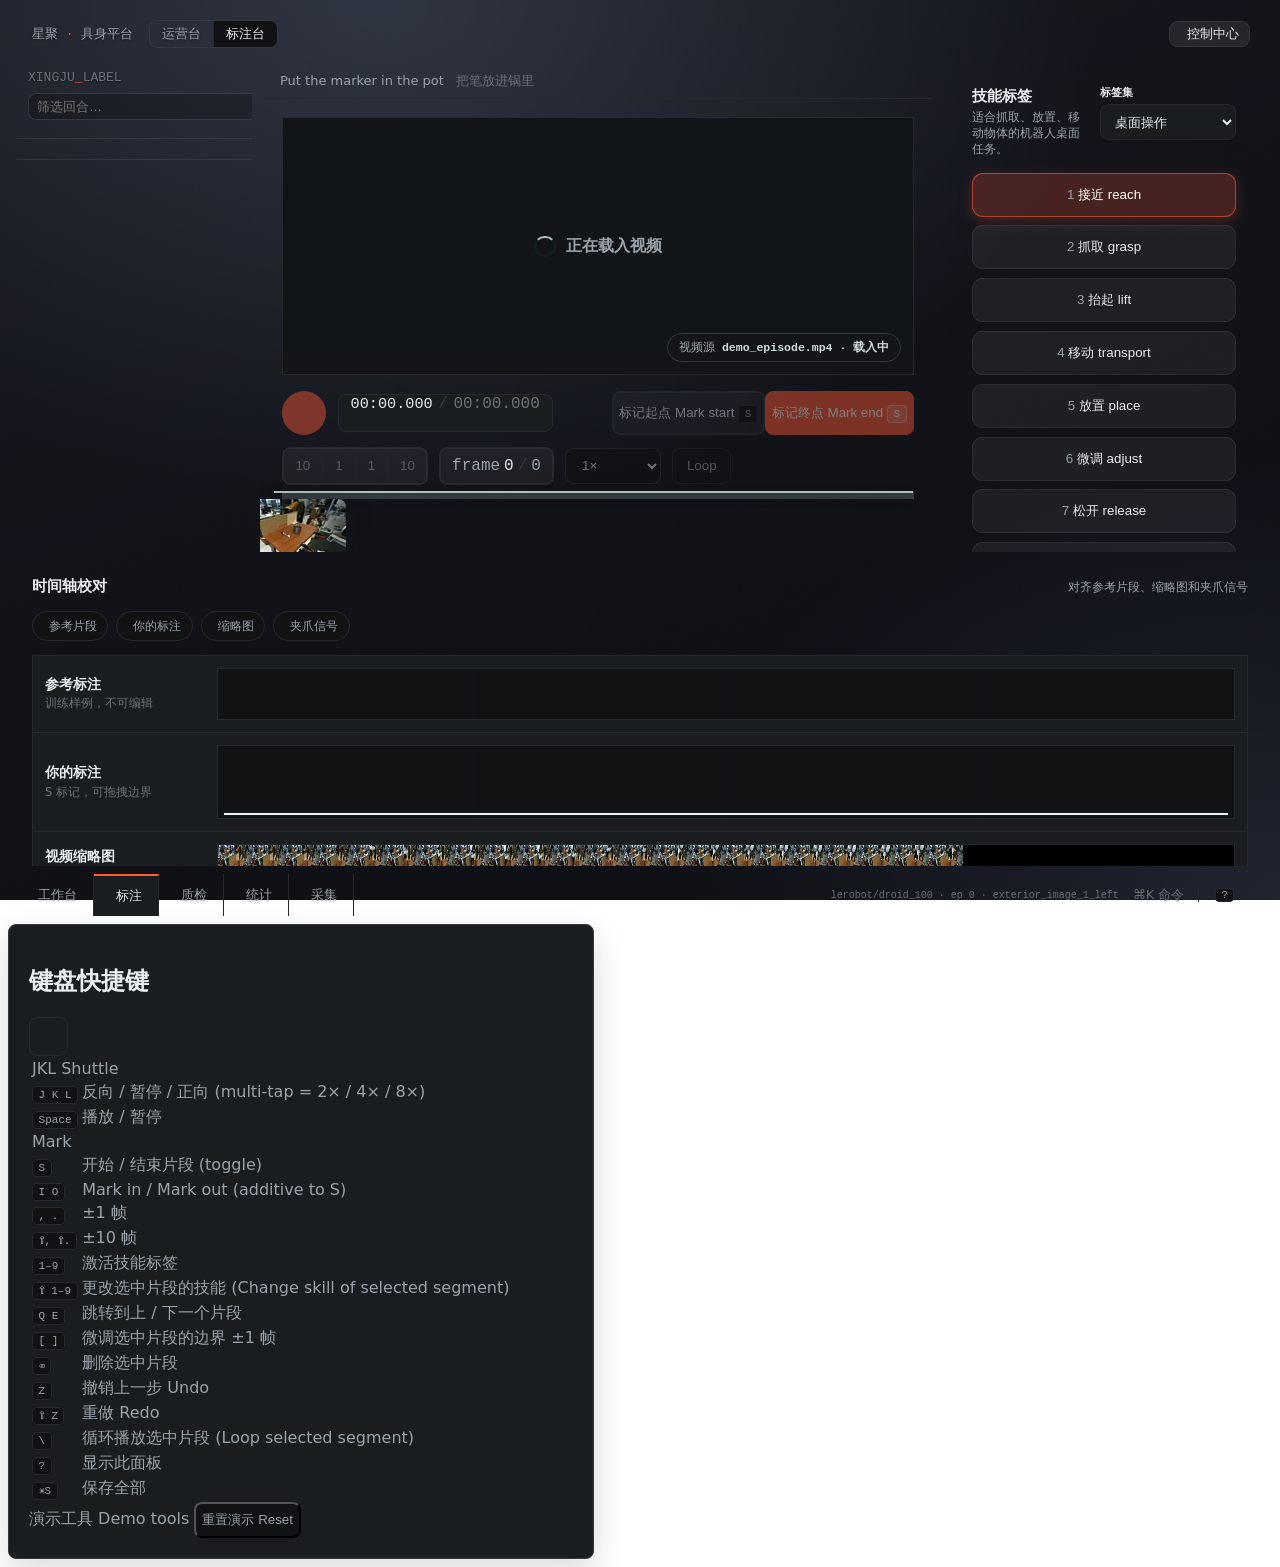
==== commit 554ed781: "fix(labeler): frame stepper + scrub were clipped under glass layout The 40vh timeline row + glass ga" ====
--- a/apps/embodied-labeler/index.html
+++ b/apps/embodied-labeler/index.html
@@ -33,7 +33,7 @@
     <!-- 星聚 Liquid Glass skin (additive; preserves all chassis behaviour) -->
     <link rel="stylesheet" href="/vendor/glass/tokens.css">
     <link rel="stylesheet" href="/vendor/glass/glass.css">
-    <link rel="stylesheet" href="assets/console/labeler-glass.css?v=3">
+    <link rel="stylesheet" href="assets/console/labeler-glass.css?v=4">
 </head>
 <body class="embodied-page console font-sans antialiased">
     <div class="glass-backdrop" aria-hidden="true"></div>
--- a/apps/embodied-labeler/assets/console/labeler-glass.css
+++ b/apps/embodied-labeler/assets/console/labeler-glass.css
@@ -52,9 +52,14 @@
 
 /* ---- float the chassis: gaps + padding so the backdrop bleeds between ---- */
 .console-chassis {
-  gap: 12px;
-  padding: 12px;
+  gap: 8px;
+  padding: 8px;
   background: transparent;
+  /* Reclaim vertical budget so the viewport always shows the FULL transport
+     stack — play row + frame stepper (forward/back) + scrub — without
+     scrolling. The 40vh timeline row was starving the middle row under the
+     glass gaps; 34vh is plenty (the conductor scrolls for its lower tracks). */
+  grid-template-rows: 36px minmax(0, 1fr) minmax(0, 34vh) 42px;
 }
 
 /* ---- glass material on each chassis region ------------------------------- */
@@ -101,7 +106,7 @@
    eat vertical space, so trim the video from the chassis's 38vh a touch so
    play / Mark / frame-stepper / scrub all fit without scrolling
    (console.css's "transport controls stay visible without scrolling" rule). */
-.console #video { height: min(31vh, 320px) !important; }
+.console #video { height: min(27vh, 300px) !important; }
 
 /* ---- legibility over glass ---------------------------------------------- */
 /* chrome text gets a faint shadow so it survives bright backdrop patches
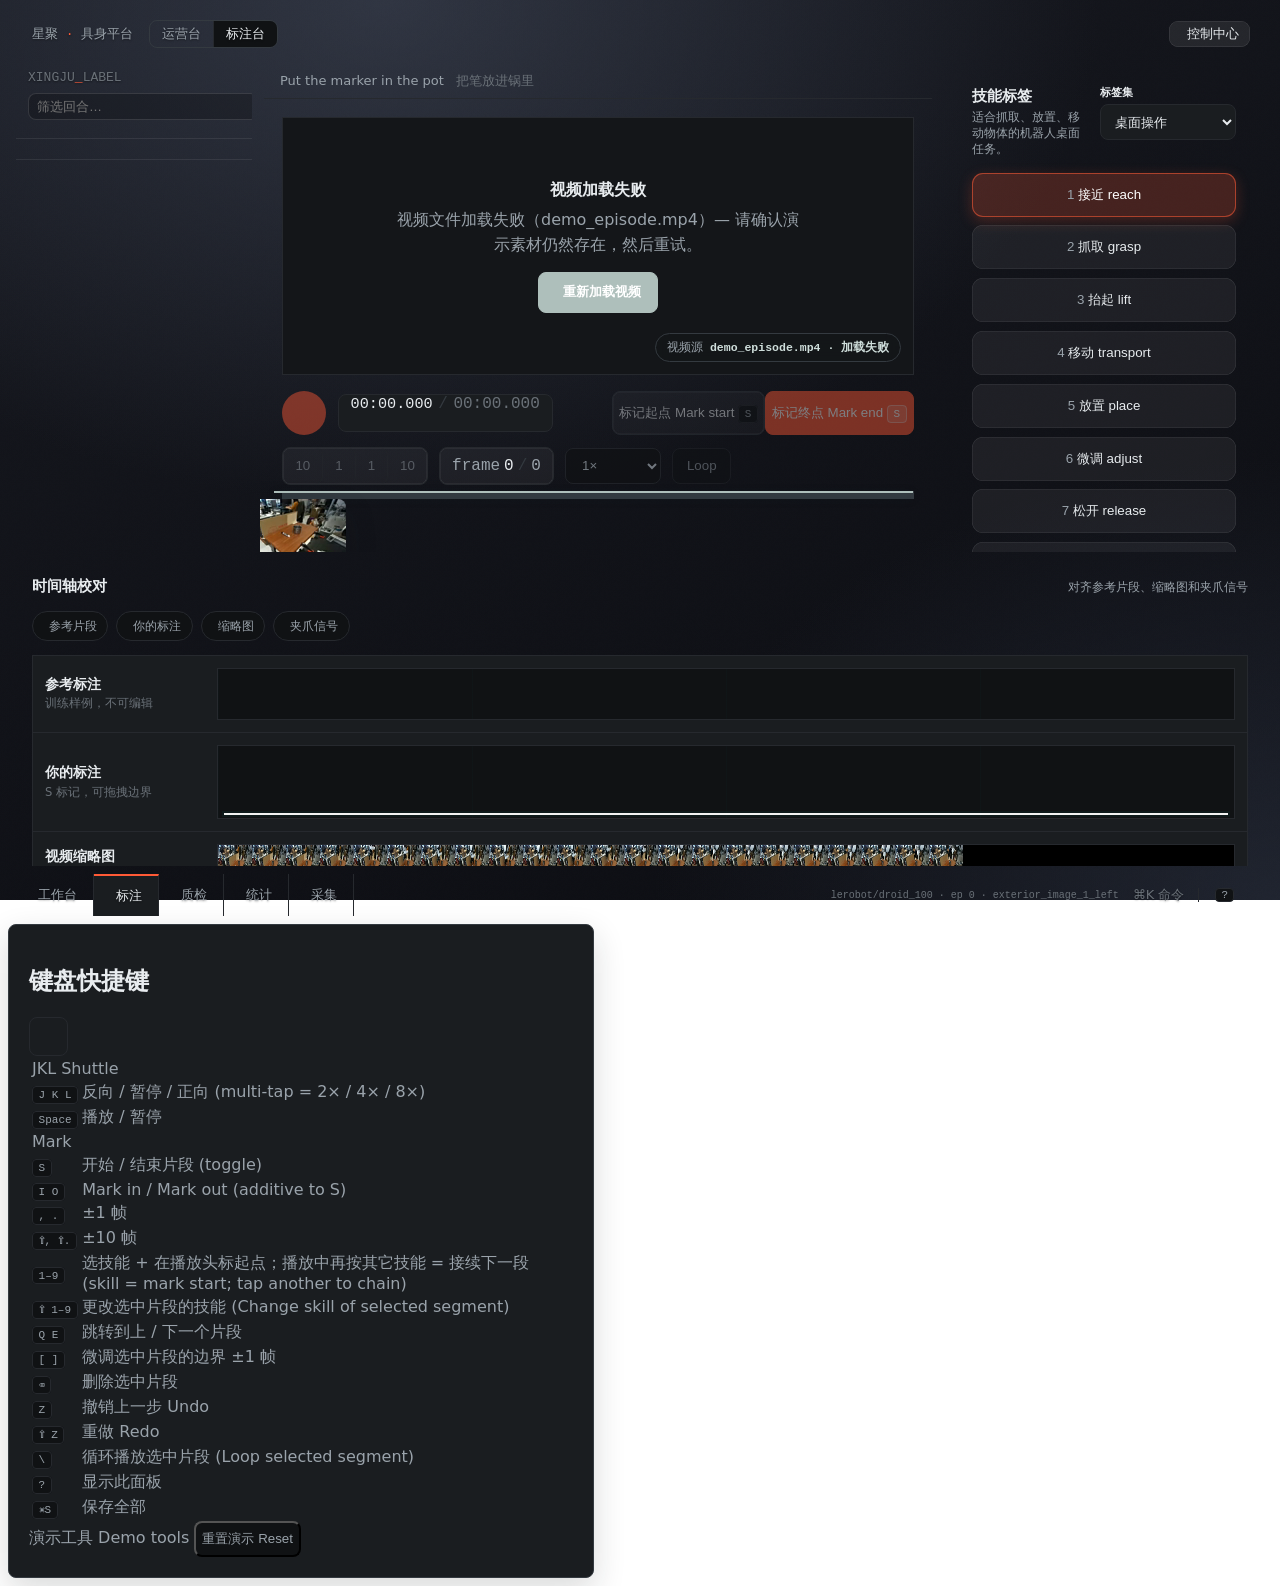
==== commit f8e7f0b2: "feat(labeler): fast chained-key annotation + fix mark-end dead loop - 1–9 now open/chain a labelled " ====
--- a/apps/embodied-labeler/index.html
+++ b/apps/embodied-labeler/index.html
@@ -394,7 +394,7 @@
                     <tr><td class="py-1"><kbd class="font-mono bg-zinc-800 px-2 py-0.5 rounded">I O</kbd></td><td class="text-zinc-400 pl-3">Mark in / Mark out (additive to S)</td></tr>
                     <tr><td class="py-1"><kbd class="font-mono bg-zinc-800 px-2 py-0.5 rounded">, .</kbd></td><td class="text-zinc-400 pl-3">±1 帧</td></tr>
                     <tr><td class="py-1"><kbd class="font-mono bg-zinc-800 px-2 py-0.5 rounded">⇧, ⇧.</kbd></td><td class="text-zinc-400 pl-3">±10 帧</td></tr>
-                    <tr><td class="py-1"><kbd class="font-mono bg-zinc-800 px-2 py-0.5 rounded">1–9</kbd></td><td class="text-zinc-400 pl-3">激活技能标签</td></tr>
+                    <tr><td class="py-1"><kbd class="font-mono bg-zinc-800 px-2 py-0.5 rounded">1–9</kbd></td><td class="text-zinc-400 pl-3">选技能 + 在播放头标起点；播放中再按其它技能 = 接续下一段 (skill = mark start; tap another to chain)</td></tr>
                     <tr><td class="py-1"><kbd class="font-mono bg-zinc-800 px-2 py-0.5 rounded">⇧ 1–9</kbd></td><td class="text-zinc-400 pl-3">更改选中片段的技能 (Change skill of selected segment)</td></tr>
                     <tr><td class="py-1"><kbd class="font-mono bg-zinc-800 px-2 py-0.5 rounded">Q E</kbd></td><td class="text-zinc-400 pl-3">跳转到上 / 下一个片段</td></tr>
                     <tr><td class="py-1"><kbd class="font-mono bg-zinc-800 px-2 py-0.5 rounded">[ ]</kbd></td><td class="text-zinc-400 pl-3">微调选中片段的边界 ±1 帧</td></tr>
@@ -465,7 +465,7 @@
       </div>
     </div>
 
-    <script src="assets/embodied/embodied.js?v=31" type="module"></script>
+    <script src="assets/embodied/embodied.js?v=33" type="module"></script>
     <script src="assets/console/embodied-console.js?v=2" type="module"></script>
     <!-- 星聚 Liquid Glass: refraction engine + control-center glue (additive) -->
     <script src="/vendor/glass/refract.js"></script>
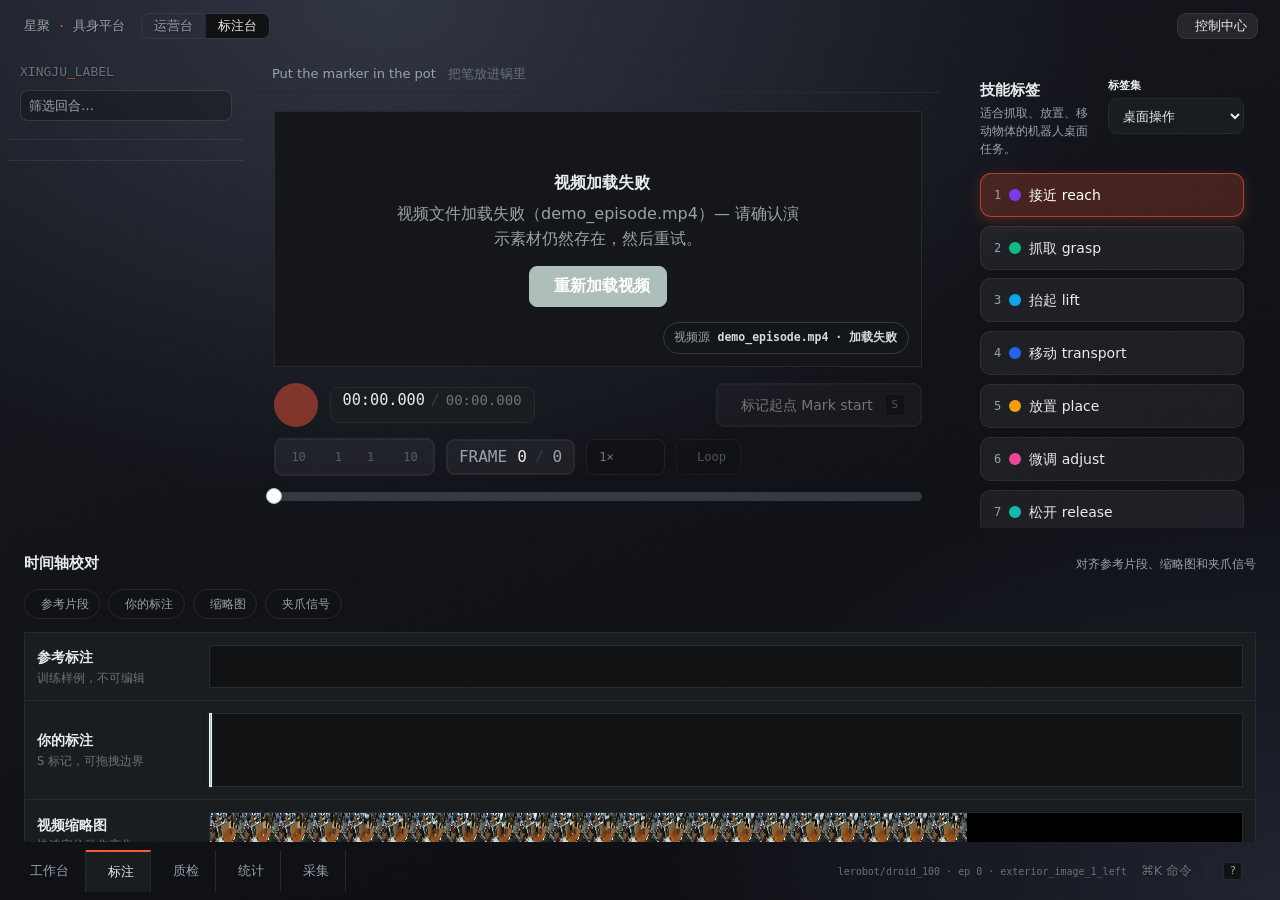
==== commit eeb334dc: "perf(labeler): retire 407KB Tailwind Play CDN for a 16KB static build The labeler shipped the Tailwi" ====
--- a/apps/embodied-labeler/index.html
+++ b/apps/embodied-labeler/index.html
@@ -6,28 +6,11 @@
     <!-- Empty by default: hosted labeler API calls use the current origin. -->
     <meta name="api-base" content="">
     <title>嵌入式 AI 标注 · 星聚</title>
-    <script src="/vendor/tailwind/tailwind-play.js"></script>
+    <!-- Compiled, tree-shaken Tailwind (16KB) — replaces the 407KB Play CDN runtime
+         JIT. Theme + rebuild steps live in apps/embodied-labeler/tailwind.config.js. -->
+    <link rel="stylesheet" href="assets/console/tailwind.css?v=1">
     <link href="/vendor/font-awesome/css/font-awesome.min.css" rel="stylesheet">
     <link href="/vendor/fonts/plex.css" rel="stylesheet">
-    <script>
-        tailwind.config = {
-            theme: {
-                extend: {
-                    colors: {
-                        primary: '#0d4f4a',
-                        secondary: '#1f7a6b',
-                        dark: '#16201f',
-                        light: '#fcfcfd',
-                        accent: '#ff5a36',
-                    },
-                    fontFamily: {
-                        sans: ['"IBM Plex Sans SC"', 'sans-serif'],
-                        mono: ['"IBM Plex Mono"', 'monospace'],
-                    },
-                },
-            },
-        };
-    </script>
     <link rel="stylesheet" href="assets/embodied/embodied.css?v=31">
     <link rel="stylesheet" href="assets/console/console.css?v=5">
     <!-- 星聚 Liquid Glass skin (additive; preserves all chassis behaviour) -->
--- a/apps/embodied-labeler/assets/embodied/embodied.css
+++ b/apps/embodied-labeler/assets/embodied/embodied.css
@@ -10,7 +10,8 @@
     --motion-fast: 120ms;
     --motion-base: 180ms;
     --ease: cubic-bezier(0.2, 0, 0, 1);
-    /* Edges — hairline-first elevation (light-ground values; .console re-binds) */
+    /* Edges — hairline-first elevation (light-ground values; DEAD on .console:
+       rebound dark by console.css lines ~16-17, the only context that renders). */
     --edge: rgba(13, 79, 74, 0.14);
     --edge-strong: rgba(13, 79, 74, 0.26);
     /* The only shadow in the system — floating layers ONLY (palette, toasts,
@@ -23,6 +24,11 @@
     --st-info: #0d6e8a;
     --st-neutral: #64748b;
 
+    /* DEAD: rebound to dark by console.css `.console {…}` (lines ~11-37); kept
+       for reference. embodied.css renders ONLY inside <body class="…console…">
+       (the labeler index.html is its sole consumer), so every light-ground
+       --ds-* / --edge / --ds-shadow value below is always overridden at runtime.
+       Do NOT delete — documents the design-token contract console.css implements. */
     --ds-canvas: #fcfcfd;
     --ds-surface: #ffffff;
     --ds-surface-sunk: #f6f7f7;
@@ -385,6 +391,11 @@
 
 #video {
     width: 100% !important;
+    /* Base (chassis) height. OVERRIDDEN on the .console page: console.css
+       (.console #video, min(38vh,360px)) then labeler-glass.css
+       (.console #video, min(27vh,300px)) both raise specificity to 0,1,1 and
+       load after this file — labeler-glass.css wins (see note there). This
+       56vh value only applies if #video ever renders outside .console. */
     height: min(56vh, 32rem) !important;
     border-radius: 0.625rem;
     background: #0d1b1a;
@@ -977,6 +988,10 @@
 }
 
 @media (max-width: 640px) {
+    /* Narrow-viewport base override. Bare #video (0,1,0) like the rule above, so
+       on the .console page it is ALSO outranked by the .console #video rules
+       (0,1,1) in console.css / labeler-glass.css regardless of viewport — those
+       use vh units that already shrink on small screens. Applies only off .console. */
     #video {
         height: min(44vh, 20rem) !important;
     }
--- a/apps/embodied-labeler/assets/console/console.css
+++ b/apps/embodied-labeler/assets/console/console.css
@@ -347,7 +347,10 @@
 
 /* Instrument rule: transport controls stay visible without scrolling. The
    video's inline height (54vh) was sized for the old single-column page;
-   !important because inline style. 38vh leaves room for controls + scrub. */
+   !important because inline style. 38vh leaves room for controls + scrub.
+   NOTE: superseded on the live page by labeler-glass.css `.console #video`
+   (min(27vh,300px)) — equal specificity (0,1,1) but it loads later, so this
+   38vh is the floating-layout fallback if labeler-glass.css is absent. */
 .console #video { height: min(38vh, 360px) !important; }
 
 /* ---- XINGJU instrument grammar (spec 2026-06-12) ------------------------ */
--- a/apps/embodied-labeler/assets/console/labeler-glass.css
+++ b/apps/embodied-labeler/assets/console/labeler-glass.css
@@ -105,7 +105,12 @@
 /* keep the transport row above the fold: the floating gaps (12px padding+gap)
    eat vertical space, so trim the video from the chassis's 38vh a touch so
    play / Mark / frame-stepper / scrub all fit without scrolling
-   (console.css's "transport controls stay visible without scrolling" rule). */
+   (console.css's "transport controls stay visible without scrolling" rule).
+   THIS RULE WINS the #video height cascade on the console page: it ties
+   console.css's `.console #video` (min(38vh,360px)) on specificity (0,1,1), but
+   index.html loads labeler-glass.css AFTER console.css, so last-declared wins.
+   Net rendered height on .console = min(27vh,300px). Do not reorder the <link>s
+   or raise the other rule's specificity without re-checking this. */
 .console #video { height: min(27vh, 300px) !important; }
 
 /* ---- legibility over glass ---------------------------------------------- */
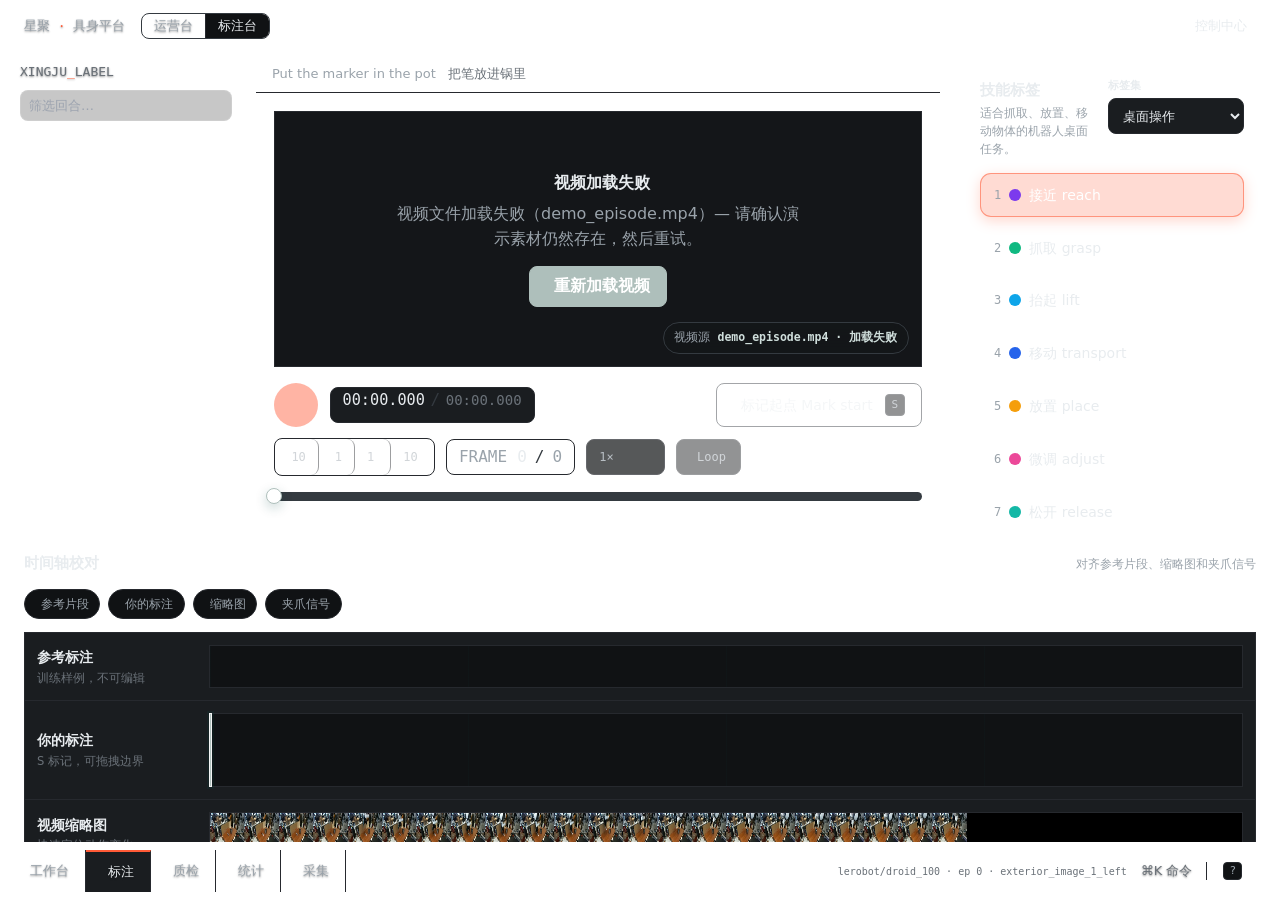
==== commit 1a2e6403: "feat: shared annotation data pipeline + unified job queue (review-fixed) Make the labeler and ops co" ====
--- a/apps/embodied-labeler/index.html
+++ b/apps/embodied-labeler/index.html
@@ -448,7 +448,7 @@
       </div>
     </div>
 
-    <script src="assets/embodied/embodied.js?v=33" type="module"></script>
+    <script src="assets/embodied/embodied.js?v=34" type="module"></script>
     <script src="assets/console/embodied-console.js?v=2" type="module"></script>
     <!-- 星聚 Liquid Glass: refraction engine + control-center glue (additive) -->
     <script src="/vendor/glass/refract.js"></script>
--- a/apps/embodied-labeler/assets/console/labeler-glass.css
+++ b/apps/embodied-labeler/assets/console/labeler-glass.css
@@ -9,42 +9,9 @@
    Load order: embodied.css → console.css → tokens.css → glass.css → THIS.
    ========================================================================== */
 
-/* ---- backdrop: calm graphite so the video stays the focus ---------------- */
-.glass-backdrop {
-  position: fixed;
-  inset: 0;
-  z-index: -1;
-  pointer-events: none;
-  filter: brightness(var(--cc-bright, 1));
-  transition: filter 0.3s ease;
-  background:
-    radial-gradient(80% 80% at 30% 0%, rgba(70, 78, 96, 0.55), transparent 70%),
-    radial-gradient(70% 70% at 100% 100%, rgba(40, 46, 60, 0.70), transparent 70%),
-    linear-gradient(160deg, #16181f, #0c0d12);
-}
-/* backdrop moods (Control Center → 背景). Default above = 石墨 graphite. */
-.glass-backdrop[data-bg="midnight"] {
-  background:
-    radial-gradient(60% 60% at 78% 12%, rgba(94, 92, 230, 0.50), transparent 62%),
-    radial-gradient(55% 55% at 14% 28%, rgba(10, 132, 255, 0.42), transparent 60%),
-    radial-gradient(70% 70% at 50% 108%, rgba(48, 80, 200, 0.38), transparent 60%),
-    linear-gradient(160deg, #0c1230, #060814 58%, #0a0e22);
-}
-.glass-backdrop[data-bg="ember"] {
-  background:
-    radial-gradient(58% 58% at 16% 18%, rgba(255, 122, 70, 0.34), transparent 60%),
-    radial-gradient(60% 60% at 86% 20%, rgba(255, 159, 10, 0.30), transparent 60%),
-    radial-gradient(72% 70% at 70% 104%, rgba(214, 67, 31, 0.34), transparent 62%),
-    linear-gradient(160deg, #1c1310, #0c0807 60%, #160f0c);
-}
-.glass-backdrop::after { /* fine grain so the gradient doesn't band */
-  content: "";
-  position: absolute;
-  inset: 0;
-  opacity: 0.04;
-  mix-blend-mode: overlay;
-  background-image: url("data:image/svg+xml,%3Csvg xmlns='http://www.w3.org/2000/svg' width='140' height='140'%3E%3Cfilter id='n'%3E%3CfeTurbulence type='fractalNoise' baseFrequency='0.9' numOctaves='2'/%3E%3C/filter%3E%3Crect width='100%25' height='100%25' filter='url(%23n)' opacity='0.5'/%3E%3C/svg%3E");
-}
+/* ---- backdrop: the calm graphite world (.glass-backdrop + 午夜/暖橙 moods +
+   grain) now lives in the shared /vendor/glass/glass.css — no per-app copy.
+   The labeler-specific 专注 focus dimming stays below. -------------------- */
 
 /* let the backdrop show: the chassis ground goes transparent -------------- */
 .embodied-page.console { background: transparent; }
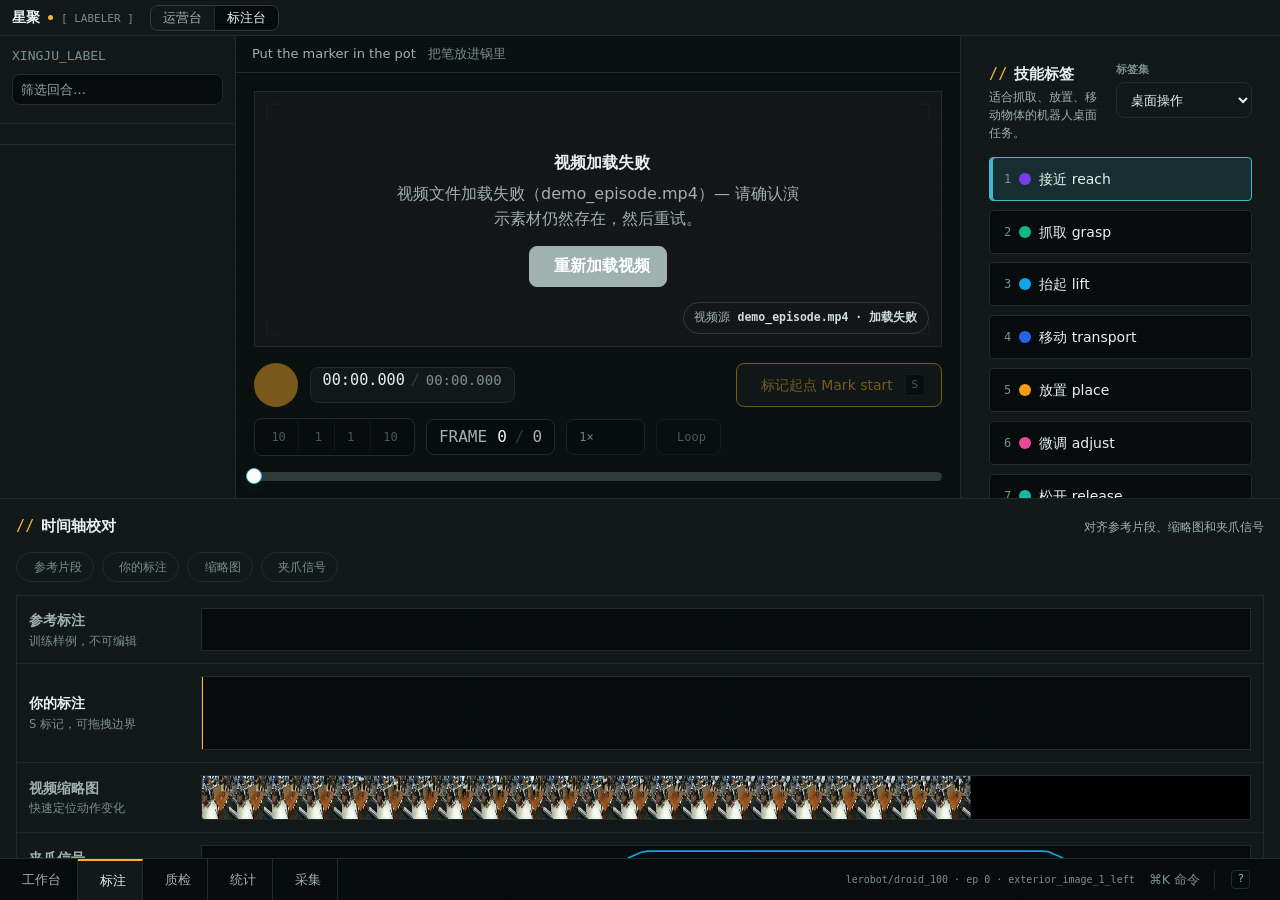
==== commit 0d50b97a: "feat(labeler): Viewfinder skin — a11y, fonts & dead-code polish (10 verified fixes) Continues the Vi" ====
--- a/apps/embodied-labeler/index.html
+++ b/apps/embodied-labeler/index.html
@@ -11,25 +11,21 @@
     <link rel="stylesheet" href="assets/console/tailwind.css?v=1">
     <link href="/vendor/font-awesome/css/font-awesome.min.css" rel="stylesheet">
     <link href="/vendor/fonts/plex.css" rel="stylesheet">
+    <!-- Viewfinder instrument fonts (JetBrains Mono + Noto Sans SC), vendored offline -->
+    <link href="/vendor/fonts/viewfinder-fonts.css" rel="stylesheet">
     <link rel="stylesheet" href="assets/embodied/embodied.css?v=31">
     <link rel="stylesheet" href="assets/console/console.css?v=5">
-    <!-- 星聚 Liquid Glass skin (additive; preserves all chassis behaviour) -->
-    <link rel="stylesheet" href="/vendor/glass/tokens.css">
-    <link rel="stylesheet" href="/vendor/glass/glass.css">
-    <link rel="stylesheet" href="assets/console/labeler-glass.css?v=4">
+    <!-- 星聚 Viewfinder skin (additive; replaces the Liquid Glass layer) -->
+    <link rel="stylesheet" href="assets/console/viewfinder.css?v=2">
 </head>
 <body class="embodied-page console font-sans antialiased">
-    <div class="glass-backdrop" aria-hidden="true"></div>
     <div class="console-chassis">
         <header class="console-topbar glass">
-            <a class="topbar-brand" href="/app/">星聚 <span style="color:var(--ds-accent)">·</span> 具身平台</a>
+            <a class="topbar-brand vf-brand" href="/app/"><span class="vf-brand-zh">星聚</span><span class="vf-brand-dot" aria-hidden="true"></span><span class="vf-brand-mark">[ Labeler ]</span></a>
             <nav class="app-switcher" aria-label="工作区">
                 <a href="/app/">运营台</a>
                 <span aria-current="page">标注台</span>
             </nav>
-            <button id="cc-toggle" class="cc-toggle" type="button" aria-label="打开控制中心">
-                <i class="fa fa-sliders" aria-hidden="true"></i> 控制中心
-            </button>
         </header>
         <aside class="console-tree glass" aria-label="数据层级">
             <div class="console-rail-section">
@@ -50,6 +46,11 @@
             </div>
             <section id="video-section" class="embodied-video-card">
                 <div id="video-frame" class="relative flex justify-center embodied-video-frame" data-player-state="loading">
+                    <!-- Viewfinder corner-brackets — camera framing on the footage -->
+                    <div class="vf-corner vf-corner-tl" aria-hidden="true"></div>
+                    <div class="vf-corner vf-corner-tr" aria-hidden="true"></div>
+                    <div class="vf-corner vf-corner-bl" aria-hidden="true"></div>
+                    <div class="vf-corner vf-corner-br" aria-hidden="true"></div>
                     <!-- muted: episode clips have no audio track; without it Chrome's power
                          policy pauses "video-only background media" mid-playback. -->
                     <video id="video" preload="auto" muted
@@ -169,9 +170,11 @@
 
                 <!-- Scrub bar with hover-preview thumbnail -->
                 <div class="mt-4 relative">
-                    <div id="scrub-bar" class="h-2 bg-zinc-800 rounded-full relative cursor-pointer group">
+                    <div id="scrub-bar" role="slider" tabindex="0" aria-label="播放进度（左右方向键逐帧，Shift 十帧，Home/End 到片段首尾）"
+                         aria-valuemin="0" aria-valuemax="0" aria-valuenow="0" aria-valuetext="帧 0"
+                         class="h-2 bg-zinc-800 rounded-full relative cursor-pointer group">
                         <!-- baseline width:100% + scaleX(pct) avoids per-frame layout on timeupdate (was thrashing at 60Hz) -->
-                        <div id="scrub-fill" class="absolute inset-y-0 left-0 bg-accent rounded-full shadow-[0_0_8px_rgba(255,90,54,0.4)]"></div>
+                        <div id="scrub-fill" class="absolute inset-y-0 left-0 bg-accent rounded-full"></div>
                         <div id="scrub-head" class="absolute top-1/2 w-4 h-4 bg-light rounded-full ring-2 ring-accent shadow-lg"></div>
                     </div>
                     <!-- Floating frame preview that follows the cursor over the scrub bar -->
@@ -397,61 +400,8 @@
             </div>
         </div>
     </div>
-    <!-- 控制中心 · Control Center (glass overlay; opened from the top bar) -->
-    <div id="cc-scrim" class="cc-scrim" hidden>
-      <div class="cc-panel" role="dialog" aria-label="控制中心">
-        <div class="cc-title">控制中心 · Control Center</div>
-        <div class="cc-grid">
-          <div class="cc-tile wide cc-media">
-            <div class="cc-media-art"><i class="fa fa-film" aria-hidden="true"></i></div>
-            <div class="cc-media-meta">
-              <div class="cc-media-title" id="cc-ep-title">演示回合 Demo episode</div>
-              <div class="cc-media-sub" id="cc-ep-sub">—</div>
-            </div>
-          </div>
-          <div class="cc-tile wide">
-            <div class="cc-tile-label"><i class="fa fa-tint"></i> 玻璃折射 Refraction</div>
-            <div class="cc-seg" data-cc="refract">
-              <button type="button" data-value="off">关</button>
-              <button type="button" data-value="light">轻</button>
-              <button type="button" data-value="standard">标准</button>
-              <button type="button" data-value="strong">强</button>
-            </div>
-          </div>
-          <div class="cc-tile">
-            <div class="cc-tile-label"><i class="fa fa-th"></i> 密度</div>
-            <div class="cc-seg" data-cc="density">
-              <button type="button" data-value="comfortable">舒适</button>
-              <button type="button" data-value="compact">紧凑</button>
-            </div>
-          </div>
-          <div class="cc-tile">
-            <div class="cc-tile-label"><i class="fa fa-eye"></i> 专注</div>
-            <div class="cc-toggle-tile">
-              <span style="font-size:12px;color:var(--t3)">暗化背景</span>
-              <button id="cc-focus" class="cc-switch" type="button" aria-pressed="false" aria-label="专注模式"></button>
-            </div>
-          </div>
-          <div class="cc-tile wide">
-            <div class="cc-tile-label"><i class="fa fa-picture-o"></i> 背景 Backdrop</div>
-            <div class="cc-seg" data-cc="backdrop">
-              <button type="button" data-value="graphite">石墨</button>
-              <button type="button" data-value="midnight">午夜</button>
-              <button type="button" data-value="ember">暖橙</button>
-            </div>
-          </div>
-          <div class="cc-tile wide">
-            <div class="cc-tile-label"><i class="fa fa-sun-o"></i> 亮度 Brightness</div>
-            <input id="cc-bright" class="cc-slider" type="range" min="50" max="130" value="100" aria-label="背景亮度">
-          </div>
-        </div>
-      </div>
-    </div>
-
-    <script src="assets/embodied/embodied.js?v=34" type="module"></script>
+
+    <script src="assets/embodied/embodied.js?v=35" type="module"></script>
     <script src="assets/console/embodied-console.js?v=2" type="module"></script>
-    <!-- 星聚 Liquid Glass: refraction engine + control-center glue (additive) -->
-    <script src="/vendor/glass/refract.js"></script>
-    <script src="assets/console/labeler-glass.js?v=2" type="module"></script>
 </body>
 </html>
--- a/apps/embodied-labeler/assets/embodied/embodied.css
+++ b/apps/embodied-labeler/assets/embodied/embodied.css
@@ -312,7 +312,7 @@
 }
 
 .embodied-storage-badge[data-storage-mode="local"] {
-    border-color: rgba(255, 90, 54, 0.30);
+    border-color: rgba(255, 178, 46, 0.30);
     background: var(--ds-accent-tint);
     color: #b43720;
 }
@@ -392,9 +392,9 @@
 #video {
     width: 100% !important;
     /* Base (chassis) height. OVERRIDDEN on the .console page: console.css
-       (.console #video, min(38vh,360px)) then labeler-glass.css
+       (.console #video, min(38vh,360px)) then viewfinder.css §6d
        (.console #video, min(27vh,300px)) both raise specificity to 0,1,1 and
-       load after this file — labeler-glass.css wins (see note there). This
+       load after this file — viewfinder.css wins (see note there). This
        56vh value only applies if #video ever renders outside .console. */
     height: min(56vh, 32rem) !important;
     border-radius: 0.625rem;
@@ -608,15 +608,15 @@
 
 @keyframes timeline-focus-pulse {
     0% {
-        outline: 2px solid rgba(255, 90, 54, 0.55);
+        outline: 2px solid rgba(255, 178, 46, 0.55);
         outline-offset: 0;
     }
     75% {
-        outline: 2px solid rgba(255, 90, 54, 0.10);
+        outline: 2px solid rgba(255, 178, 46, 0.10);
         outline-offset: 7px;
     }
     100% {
-        outline: 2px solid rgba(255, 90, 54, 0);
+        outline: 2px solid rgba(255, 178, 46, 0);
         outline-offset: 7px;
     }
 }
@@ -755,7 +755,7 @@
 
 #segment-status {
     margin-top: 0.75rem !important;
-    border: 1px solid rgba(255, 90, 54, 0.28) !important;
+    border: 1px solid rgba(255, 178, 46, 0.28) !important;
     background: var(--ds-accent-tint) !important;
     color: var(--ds-ink) !important;
 }
@@ -990,7 +990,7 @@
 @media (max-width: 640px) {
     /* Narrow-viewport base override. Bare #video (0,1,0) like the rule above, so
        on the .console page it is ALSO outranked by the .console #video rules
-       (0,1,1) in console.css / labeler-glass.css regardless of viewport — those
+       (0,1,1) in console.css / viewfinder.css §6d regardless of viewport — those
        use vh units that already shrink on small screens. Applies only off .console. */
     #video {
         height: min(44vh, 20rem) !important;
@@ -1039,7 +1039,7 @@
     animation: pill-flash 0.24s var(--ease);
 }
 @keyframes pill-flash {
-    0% { background-color: rgba(255, 90, 54, 0.5); transform: scale(1.06); }
+    0% { background-color: rgba(255, 178, 46, 0.5); transform: scale(1.06); }
     100% { background-color: rgb(39, 39, 42); transform: scale(1); }
 }
 
--- a/apps/embodied-labeler/assets/console/console.css
+++ b/apps/embodied-labeler/assets/console/console.css
@@ -348,9 +348,9 @@
 /* Instrument rule: transport controls stay visible without scrolling. The
    video's inline height (54vh) was sized for the old single-column page;
    !important because inline style. 38vh leaves room for controls + scrub.
-   NOTE: superseded on the live page by labeler-glass.css `.console #video`
+   NOTE: superseded on the live page by viewfinder.css §6d `.console #video`
    (min(27vh,300px)) — equal specificity (0,1,1) but it loads later, so this
-   38vh is the floating-layout fallback if labeler-glass.css is absent. */
+   38vh is the floating-layout fallback if the Viewfinder skin is absent. */
 .console #video { height: min(38vh, 360px) !important; }
 
 /* ---- XINGJU instrument grammar (spec 2026-06-12) ------------------------ */
--- a/apps/embodied-labeler/assets/console/viewfinder.css
+++ b/apps/embodied-labeler/assets/console/viewfinder.css
@@ -0,0 +1,276 @@
+/* ============================================================================
+   星聚 · Viewfinder skin — additive, replaces the Liquid Glass layer.
+   Design language: "viewfinder / telemetry instrument" (Claude Design mock
+   "Embodied Labeler - Viewfinder.dc.html").
+     · duotone phosphor palette — teal-black ground
+     · AMBER = record / primary  (mark, save, playhead, dirty)
+     · CYAN  = selection / focus  (armed skill, selected clip, rings, toggles)
+     · telemetry chrome — `//` section headers, [ LABELER ] wordmark, CRT scanline
+     · cyan viewfinder corner-brackets framing the video
+   Mechanism: re-binds the --ds-* token system the chassis already consumes, then
+   overrides the handful of baked Tailwind utilities the markup/JS hardcode.
+   Structure-only; all chassis behaviour (embodied.js) is untouched.
+   Loads LAST so it wins on import order; scoped to .console so it can't leak.
+   NOTE: fonts kept as the locally-vendored IBM Plex (mono + Sans SC). The mock
+   specifies JetBrains Mono + Noto Sans SC; vendoring those is a follow-up so we
+   don't reintroduce a Google Fonts CDN this codebase deliberately removed.
+   ========================================================================== */
+
+/* ---- 1 · phosphor token re-bind (over console.css dark values) ---------- */
+.console {
+    --ds-canvas: #0a0f0f;
+    --ds-surface: #111817;
+    --ds-surface-sunk: #070b0b;
+    --vf-surface-2: #18211f;   /* raised control face */
+    --vf-raise: #1f2a28;       /* hover face */
+    --edge: #202b29;
+    --edge-strong: #2e3b39;
+    --ds-ink: #e8f1ef;
+    --ds-ink-soft: #9fb2af;
+    --ds-ink-faint: #7a8f89;
+    /* brand demoted to neutral ink; selection grammar carried by --vf-cool */
+    --ds-brand: #9fb2af;
+    --ds-brand-strong: #cfdedb;
+    --ds-brand-tint: rgba(63, 184, 212, 0.10);   /* cyan hover wash */
+    --ds-row-selected: rgba(63, 184, 212, 0.13);
+    --ds-ink-on-brand: #0a0c0e;
+    /* AMBER — record / primary (was coral #ff5a36) */
+    --ds-accent: #ffb22e;
+    --ds-accent-tint: rgba(255, 178, 46, 0.13);
+    /* CYAN — selection / focus */
+    --vf-cool: #3fb8d4;
+    --vf-cool-soft: rgba(63, 184, 212, 0.13);
+    /* state palette — data, distinct from skill hues and from chrome */
+    --ds-state-pass: #4fc08d;
+    --ds-state-risk: #e58a3a;
+    --ds-state-assign: #6f9fd0;
+    --vf-fail: #e3564c;             /* fills / rings / borders (on solid or light grounds) */
+    --vf-fail-text: #ec7b72;        /* red TEXT — lighter so it clears AA on the dark red/15 tint (5.1:1) */
+}
+
+/* ---- 1b · typography — vendored instrument fonts (viewfinder-fonts.css) ---
+   UI/CJK → Noto Sans SC; mono chrome (readouts, chips, telemetry) → JetBrains
+   Mono. IBM Plex kept as the immediate fallback; system fonts behind that. */
+.console { font-family: "Noto Sans SC", "IBM Plex Sans SC", system-ui, sans-serif; }
+.console .font-mono,
+.console code, .console kbd, .console pre, .console samp {
+    font-family: "JetBrains Mono", "IBM Plex Mono", ui-monospace, monospace;
+}
+
+/* ---- 2 · region surfaces (the .glass layer is gone — own them here) ----- */
+.console-topbar,
+.console-tree,
+.console-inspector,
+.console-conductor { background: var(--ds-surface); }
+.console-viewport  { background: var(--ds-canvas); }
+.console-bottombar { background: var(--ds-surface-sunk); }
+
+/* ---- 3 · CRT scanline — instrument atmosphere over the whole surface ---- */
+.console::after {
+    content: "";
+    position: fixed;
+    inset: 0;
+    z-index: 30;   /* over content, under help (z-40) / toasts (z-50) */
+    pointer-events: none;
+    background: repeating-linear-gradient(0deg, rgba(120, 230, 225, 0.014) 0 1px, transparent 1px 3px);
+}
+@media (prefers-reduced-motion: reduce) { .console::after { background: none; } }
+
+/* ---- 4 · Tailwind utility overrides (.console scope, win on specificity) - */
+/* surfaces: zinc → teal-black */
+.console .bg-zinc-800 { background-color: var(--vf-surface-2); }
+.console .bg-zinc-800\/70 { background-color: var(--vf-surface-2); }
+.console .bg-zinc-700 { background-color: var(--vf-raise); }
+.console .bg-zinc-900 { background-color: var(--ds-surface); }
+.console .bg-zinc-950 { background-color: var(--ds-surface-sunk); }
+.console .hover\:bg-zinc-800:hover { background-color: var(--vf-surface-2); }
+.console .hover\:bg-zinc-700:hover { background-color: var(--vf-raise); }
+.console .focus\:bg-zinc-800:focus { background-color: var(--vf-surface-2); }
+.console .bg-light { background-color: var(--ds-ink); }
+/* hairlines */
+.console .ring-zinc-700 { --tw-ring-color: var(--edge-strong); }
+.console .border-zinc-700 { border-color: var(--edge-strong); }
+.console .border-zinc-800 { border-color: var(--edge); }
+.console .ring-offset-zinc-900 { --tw-ring-offset-color: var(--ds-surface); }
+/* ink */
+.console .text-zinc-200 { color: var(--ds-ink); }
+.console .text-zinc-300 { color: var(--ds-ink-soft); }
+.console .text-zinc-400 { color: var(--ds-ink-soft); }
+.console .text-zinc-500 { color: var(--ds-ink-faint); }
+.console .text-zinc-600 { color: var(--ds-ink-faint); }
+.console .text-zinc-700 { color: var(--edge-strong); }
+/* accent (coral → amber): fills / text / borders / shadows */
+.console .bg-accent { background-color: var(--ds-accent); }
+.console .hover\:bg-accent\/90:hover { background-color: var(--ds-accent); }
+.console .active\:bg-accent\/80:active { background-color: var(--ds-accent); }
+.console .text-accent { color: var(--ds-accent); }
+.console .border-accent { border-color: var(--ds-accent); }
+.console .focus\:border-accent:focus { border-color: var(--ds-accent); }
+.console [class*="shadow-accent"] { --tw-shadow-color: rgba(255, 178, 46, 0.3); }
+/* accent opacity-variants: the OLD coral #ff5a36 still lives in the compiled
+   Tailwind (bg-accent/10,/15, ring-accent/30) — remap onto amber so record-state
+   surfaces (#segment-status open-banner, active #btn-loop) match --ds-accent. */
+.console .bg-accent\/10 { background-color: rgba(255, 178, 46, 0.10); }
+.console .bg-accent\/15 { background-color: rgba(255, 178, 46, 0.15); }
+.console .ring-accent\/30 { --tw-ring-color: rgba(255, 178, 46, 0.3); }
+/* amber state utilities → align onto the amber accent token */
+.console .text-amber-300 { color: var(--ds-accent); }
+.console .bg-amber-400 { background-color: var(--ds-accent); }
+.console .bg-amber-500\/10,
+.console .bg-amber-500\/15 { background-color: var(--ds-accent-tint); }
+.console .ring-amber-500\/40 { --tw-ring-color: rgba(255, 178, 46, 0.4); }
+/* pass / fail state colors */
+.console .text-emerald-500,
+.console .text-emerald-300 { color: var(--ds-state-pass); }
+.console .bg-emerald-600 { background-color: #0b6b4f; }   /* solid-fill toast: white text needs AA (white on #0b6b4f = 6.50:1; the light --ds-state-pass is text/tint only) */
+.console .bg-emerald-500\/15 { background-color: rgba(79, 192, 141, 0.15); }
+.console .ring-emerald-500\/40 { --tw-ring-color: rgba(79, 192, 141, 0.4); }
+.console .text-red-500,
+.console .text-red-400,
+.console .text-red-300 { color: var(--vf-fail-text); }
+.console .hover\:text-red-400:hover { color: var(--vf-fail-text); }
+.console .bg-red-600 { background-color: #b23a31; }   /* solid-fill toast: white text needs AA (white on #b23a31 = 5.93:1; the light --vf-fail is text/tint only) */
+.console .bg-red-500\/15 { background-color: rgba(227, 86, 76, 0.15); }
+.console .ring-red-500\/40 { --tw-ring-color: rgba(227, 86, 76, 0.4); }
+
+/* ---- 5 · focus & selection → cyan ------------------------------------- */
+/* console.css §4 paints focus outlines in --ds-accent; Viewfinder focus = cyan */
+.console button:focus-visible:not(.skill-pill),
+.console select:focus-visible,
+.console input:focus-visible,
+.console a:focus-visible { outline: 2px solid var(--vf-cool); outline-offset: 2px; }
+.console .embodied-frame-stepper button:focus-visible { outline-offset: -2px; }
+/* every Tailwind `ring-accent` (focus rings AND the selected-row ring) → cyan */
+.console .ring-accent,
+.console .focus-visible\:ring-accent:focus-visible { --tw-ring-color: var(--vf-cool); }
+.console .ring-light,
+.console .focus-visible\:ring-light:focus-visible { --tw-ring-color: var(--vf-cool); }
+/* selected segment row (JS toggles .ring-1 + .ring-accent) gets a cyan wash too */
+.console #segment-list > [data-seg-id].ring-accent { background: var(--vf-cool-soft); }
+
+/* ---- 6 · telemetry chrome --------------------------------------------- */
+/* 6a · [ LABELER ] wordmark — 星聚 · amber dot · mono bracket */
+.console .vf-brand { display: inline-flex; align-items: baseline; gap: 8px; text-transform: none; letter-spacing: normal; }
+.console .vf-brand-zh { font-family: "Noto Sans SC", "IBM Plex Sans SC", sans-serif; font-weight: 700; font-size: 14px; color: var(--ds-ink); }
+.console .vf-brand-dot { align-self: center; width: 5px; height: 5px; border-radius: 50%; background: var(--ds-accent); }
+.console .vf-brand-mark { font-family: "JetBrains Mono", "IBM Plex Mono", ui-monospace, monospace; font-size: 11px; letter-spacing: 0.14em; text-transform: uppercase; color: var(--ds-ink-faint); }
+
+/* 6b · `//` mono-amber prefix on the three section headers */
+.console .embodied-palette-heading > div > span:first-child::before,
+.console #segments-section h2::before,
+.console .embodied-timeline-card .embodied-panel-heading > span:first-child::before {
+    content: "//";
+    margin-right: 7px;
+    font-family: "JetBrains Mono", "IBM Plex Mono", ui-monospace, monospace;
+    font-weight: 500;
+    color: var(--ds-accent);
+}
+
+/* 6c · cyan viewfinder corner-brackets framing the video */
+.console .embodied-video-frame { position: relative; }
+.console .vf-corner { position: absolute; width: 15px; height: 15px; opacity: 0.65; pointer-events: none; z-index: 2; }
+.console .vf-corner-tl { top: 11px; left: 11px; border-top: 2px solid var(--vf-cool); border-left: 2px solid var(--vf-cool); }
+.console .vf-corner-tr { top: 11px; right: 11px; border-top: 2px solid var(--vf-cool); border-right: 2px solid var(--vf-cool); }
+.console .vf-corner-bl { bottom: 11px; left: 11px; border-bottom: 2px solid var(--vf-cool); border-left: 2px solid var(--vf-cool); }
+.console .vf-corner-br { bottom: 11px; right: 11px; border-bottom: 2px solid var(--vf-cool); border-right: 2px solid var(--vf-cool); }
+/* 6d · video height cap — ported from the retired labeler-glass.css so the video
+   band doesn't grow to console.css's 38vh/360px and scroll the transport controls
+   out of view. viewfinder loads last, so `.console #id`(1,1,0)!important wins. */
+.console #video { height: min(27vh, 300px) !important; }
+
+/* ---- 7 · component restyles ------------------------------------------- */
+/* 7a · armed skill pill — cyan-soft face + cyan left bar (selection grammar) */
+.console .skill-pill { position: relative; border: 1px solid var(--edge); background: var(--vf-surface-2); }
+/* embodied.css:1113 themes .skill-pill.active with !important, so the armed pill
+   needs !important too (else the intended cyan face/border never render — only
+   the inset cyan bar survived). Scoped to .active: the resting pill is left to
+   the chassis, so no per-skill inline styling is clobbered. */
+.console .skill-pill.active {
+    background: var(--vf-cool-soft) !important;
+    border-color: var(--vf-cool) !important;
+    box-shadow: inset 3px 0 0 var(--vf-cool);
+}
+
+/* 7b · timeline playhead → amber; user-lane selected rect → cyan stroke.
+   embodied.css themes #timeline-playhead with var(--ds-brand) !important, so
+   match it: `.console #id` (1,1,0) + !important wins over `#id` (1,0,0). */
+.console #timeline-playhead { background: var(--ds-accent) !important; box-shadow: none !important; }
+.console #timeline-lanes rect.selected { stroke: var(--vf-cool); stroke-width: 2; }
+
+/* 7g · id-themed buttons embodied.css paints with var(--ds-brand) !important.
+   Viewfinder: Save = amber primary; Mark-start = amber-outlined record affordance
+   (its skill-colored left border is still set inline by setActiveSkill). */
+.console #save-btn {
+    background: var(--ds-accent) !important;
+    border-color: var(--ds-accent) !important;
+    color: #1a0d07 !important;
+}
+.console #save-btn:hover { background: color-mix(in srgb, var(--ds-accent) 92%, #000) !important; }
+.console #btn-mark-start {
+    background: var(--vf-surface-2) !important;
+    border-color: var(--ds-accent) !important;
+    color: var(--ds-accent) !important;
+}
+/* 7i · other amber primaries need dark ink for legibility. embodied.css forces
+   #fff !important on the play icon and the mark-end label/icon (and its 'S' kbd
+   chip); Save already carries dark ink. White on amber #ffb22e = 1.80:1; dark
+   ink #1a0d07 = 10.6:1 (kbd chip on the amber composite = 11.52:1). */
+.console #btn-play { color: #1a0d07 !important; }
+.console #btn-mark-end,
+.console #btn-mark-end i { color: #1a0d07 !important; }
+.console #btn-mark-end kbd { color: #1a0d07; }
+
+/* 7j · timeline lane labels: only the editable "user" lane stays 800/ink; the
+   three read-only reference lanes drop to 600/ink-soft so User reads as primary
+   (embodied.css:223 sets every .timeline-track-label span to 800). */
+.console .timeline-track-row:not([data-timeline-track="user"]) .timeline-track-label span {
+    font-weight: 600;
+    color: var(--ds-ink-soft);
+}
+
+/* 7c · scrub bar — cyan playhead knob, amber fill stays via bg-accent */
+.console #scrub-head { border-color: var(--vf-cool); }   /* ring-accent already → cyan */
+/* scrub bar is a keyboard-operable slider (role=slider); give it a cyan focus
+   ring so keyboard users can see it has focus (7.07:1 on the bar face). */
+.console #scrub-bar:focus-visible { outline: 2px solid var(--vf-cool); outline-offset: 2px; }
+/* scrub-fill glow → amber (the markup's baked coral shadow class was dropped). */
+.console #scrub-fill { box-shadow: 0 0 8px rgba(255, 178, 46, 0.4); }
+
+/* 7d · timeline lane-toggle legend → pill toggles, cyan when active */
+.console .timeline-legend button {
+    border: 1px solid var(--edge);
+    border-radius: 999px;
+    padding: 4px 11px;
+    color: var(--ds-ink-faint);
+    background: transparent;
+}
+.console .timeline-legend button[aria-pressed="true"] {
+    border-color: var(--vf-cool);
+    background: var(--vf-cool-soft);
+    color: var(--ds-ink);
+}
+
+/* 7e · S·01 telemetry tags on segment rows (CSS counter — no JS needed) */
+.console #segment-list { counter-reset: vfseg; }
+.console #segment-list > [data-seg-id] { position: relative; }
+.console #segment-list > [data-seg-id]::before {
+    counter-increment: vfseg;
+    content: "S·" counter(vfseg, decimal-leading-zero);
+    font-family: "JetBrains Mono", "IBM Plex Mono", ui-monospace, monospace;
+    font-size: 10px;
+    letter-spacing: 0.03em;
+    color: var(--ds-accent);
+    flex-shrink: 0;
+    align-self: center;
+}
+
+/* 7f · dirty badge / save bar already amber via the accent token — leave */
+
+/* 7h · empty-state primary CTA — a "start recording" affordance → amber.
+   embodied.css themes it var(--ds-brand) (neutral); class-level override wins. */
+.console .embodied-empty-action {
+    background: var(--ds-accent);
+    border-color: var(--ds-accent);
+    color: #1a0d07;
+}
+.console .embodied-empty-action:hover { background: color-mix(in srgb, var(--ds-accent) 92%, #000); }
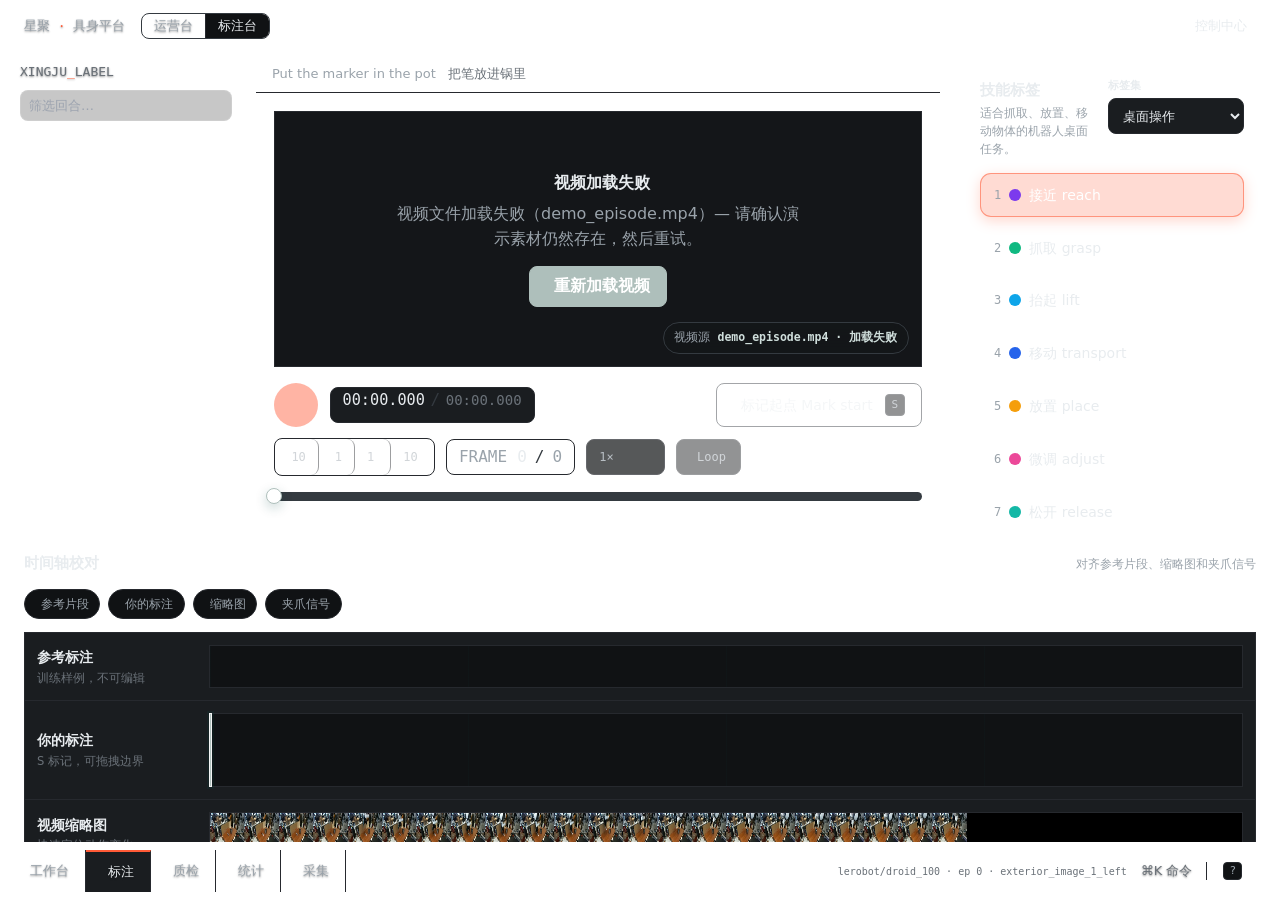
==== commit 0b70a116: "Merge remote-tracking branch 'origin/main' into fix/uploaded-count-inflated-by-rejected" ====
--- a/apps/embodied-labeler/index.html
+++ b/apps/embodied-labeler/index.html
@@ -11,21 +11,25 @@
     <link rel="stylesheet" href="assets/console/tailwind.css?v=1">
     <link href="/vendor/font-awesome/css/font-awesome.min.css" rel="stylesheet">
     <link href="/vendor/fonts/plex.css" rel="stylesheet">
-    <!-- Viewfinder instrument fonts (JetBrains Mono + Noto Sans SC), vendored offline -->
-    <link href="/vendor/fonts/viewfinder-fonts.css" rel="stylesheet">
     <link rel="stylesheet" href="assets/embodied/embodied.css?v=31">
     <link rel="stylesheet" href="assets/console/console.css?v=5">
-    <!-- 星聚 Viewfinder skin (additive; replaces the Liquid Glass layer) -->
-    <link rel="stylesheet" href="assets/console/viewfinder.css?v=2">
+    <!-- 星聚 Liquid Glass skin (additive; preserves all chassis behaviour) -->
+    <link rel="stylesheet" href="/vendor/glass/tokens.css">
+    <link rel="stylesheet" href="/vendor/glass/glass.css">
+    <link rel="stylesheet" href="assets/console/labeler-glass.css?v=4">
 </head>
 <body class="embodied-page console font-sans antialiased">
+    <div class="glass-backdrop" aria-hidden="true"></div>
     <div class="console-chassis">
         <header class="console-topbar glass">
-            <a class="topbar-brand vf-brand" href="/app/"><span class="vf-brand-zh">星聚</span><span class="vf-brand-dot" aria-hidden="true"></span><span class="vf-brand-mark">[ Labeler ]</span></a>
+            <a class="topbar-brand" href="/app/">星聚 <span style="color:var(--ds-accent)">·</span> 具身平台</a>
             <nav class="app-switcher" aria-label="工作区">
                 <a href="/app/">运营台</a>
                 <span aria-current="page">标注台</span>
             </nav>
+            <button id="cc-toggle" class="cc-toggle" type="button" aria-label="打开控制中心">
+                <i class="fa fa-sliders" aria-hidden="true"></i> 控制中心
+            </button>
         </header>
         <aside class="console-tree glass" aria-label="数据层级">
             <div class="console-rail-section">
@@ -46,11 +50,6 @@
             </div>
             <section id="video-section" class="embodied-video-card">
                 <div id="video-frame" class="relative flex justify-center embodied-video-frame" data-player-state="loading">
-                    <!-- Viewfinder corner-brackets — camera framing on the footage -->
-                    <div class="vf-corner vf-corner-tl" aria-hidden="true"></div>
-                    <div class="vf-corner vf-corner-tr" aria-hidden="true"></div>
-                    <div class="vf-corner vf-corner-bl" aria-hidden="true"></div>
-                    <div class="vf-corner vf-corner-br" aria-hidden="true"></div>
                     <!-- muted: episode clips have no audio track; without it Chrome's power
                          policy pauses "video-only background media" mid-playback. -->
                     <video id="video" preload="auto" muted
@@ -170,11 +169,9 @@
 
                 <!-- Scrub bar with hover-preview thumbnail -->
                 <div class="mt-4 relative">
-                    <div id="scrub-bar" role="slider" tabindex="0" aria-label="播放进度（左右方向键逐帧，Shift 十帧，Home/End 到片段首尾）"
-                         aria-valuemin="0" aria-valuemax="0" aria-valuenow="0" aria-valuetext="帧 0"
-                         class="h-2 bg-zinc-800 rounded-full relative cursor-pointer group">
+                    <div id="scrub-bar" class="h-2 bg-zinc-800 rounded-full relative cursor-pointer group">
                         <!-- baseline width:100% + scaleX(pct) avoids per-frame layout on timeupdate (was thrashing at 60Hz) -->
-                        <div id="scrub-fill" class="absolute inset-y-0 left-0 bg-accent rounded-full"></div>
+                        <div id="scrub-fill" class="absolute inset-y-0 left-0 bg-accent rounded-full shadow-[0_0_8px_rgba(255,90,54,0.4)]"></div>
                         <div id="scrub-head" class="absolute top-1/2 w-4 h-4 bg-light rounded-full ring-2 ring-accent shadow-lg"></div>
                     </div>
                     <!-- Floating frame preview that follows the cursor over the scrub bar -->
@@ -400,8 +397,61 @@
             </div>
         </div>
     </div>
-
-    <script src="assets/embodied/embodied.js?v=35" type="module"></script>
+    <!-- 控制中心 · Control Center (glass overlay; opened from the top bar) -->
+    <div id="cc-scrim" class="cc-scrim" hidden>
+      <div class="cc-panel" role="dialog" aria-label="控制中心">
+        <div class="cc-title">控制中心 · Control Center</div>
+        <div class="cc-grid">
+          <div class="cc-tile wide cc-media">
+            <div class="cc-media-art"><i class="fa fa-film" aria-hidden="true"></i></div>
+            <div class="cc-media-meta">
+              <div class="cc-media-title" id="cc-ep-title">演示回合 Demo episode</div>
+              <div class="cc-media-sub" id="cc-ep-sub">—</div>
+            </div>
+          </div>
+          <div class="cc-tile wide">
+            <div class="cc-tile-label"><i class="fa fa-tint"></i> 玻璃折射 Refraction</div>
+            <div class="cc-seg" data-cc="refract">
+              <button type="button" data-value="off">关</button>
+              <button type="button" data-value="light">轻</button>
+              <button type="button" data-value="standard">标准</button>
+              <button type="button" data-value="strong">强</button>
+            </div>
+          </div>
+          <div class="cc-tile">
+            <div class="cc-tile-label"><i class="fa fa-th"></i> 密度</div>
+            <div class="cc-seg" data-cc="density">
+              <button type="button" data-value="comfortable">舒适</button>
+              <button type="button" data-value="compact">紧凑</button>
+            </div>
+          </div>
+          <div class="cc-tile">
+            <div class="cc-tile-label"><i class="fa fa-eye"></i> 专注</div>
+            <div class="cc-toggle-tile">
+              <span style="font-size:12px;color:var(--t3)">暗化背景</span>
+              <button id="cc-focus" class="cc-switch" type="button" aria-pressed="false" aria-label="专注模式"></button>
+            </div>
+          </div>
+          <div class="cc-tile wide">
+            <div class="cc-tile-label"><i class="fa fa-picture-o"></i> 背景 Backdrop</div>
+            <div class="cc-seg" data-cc="backdrop">
+              <button type="button" data-value="graphite">石墨</button>
+              <button type="button" data-value="midnight">午夜</button>
+              <button type="button" data-value="ember">暖橙</button>
+            </div>
+          </div>
+          <div class="cc-tile wide">
+            <div class="cc-tile-label"><i class="fa fa-sun-o"></i> 亮度 Brightness</div>
+            <input id="cc-bright" class="cc-slider" type="range" min="50" max="130" value="100" aria-label="背景亮度">
+          </div>
+        </div>
+      </div>
+    </div>
+
+    <script src="assets/embodied/embodied.js?v=34" type="module"></script>
     <script src="assets/console/embodied-console.js?v=2" type="module"></script>
+    <!-- 星聚 Liquid Glass: refraction engine + control-center glue (additive) -->
+    <script src="/vendor/glass/refract.js"></script>
+    <script src="assets/console/labeler-glass.js?v=2" type="module"></script>
 </body>
 </html>
--- a/apps/embodied-labeler/assets/embodied/embodied.css
+++ b/apps/embodied-labeler/assets/embodied/embodied.css
@@ -312,7 +312,7 @@
 }
 
 .embodied-storage-badge[data-storage-mode="local"] {
-    border-color: rgba(255, 178, 46, 0.30);
+    border-color: rgba(255, 90, 54, 0.30);
     background: var(--ds-accent-tint);
     color: #b43720;
 }
@@ -392,9 +392,9 @@
 #video {
     width: 100% !important;
     /* Base (chassis) height. OVERRIDDEN on the .console page: console.css
-       (.console #video, min(38vh,360px)) then viewfinder.css §6d
+       (.console #video, min(38vh,360px)) then labeler-glass.css
        (.console #video, min(27vh,300px)) both raise specificity to 0,1,1 and
-       load after this file — viewfinder.css wins (see note there). This
+       load after this file — labeler-glass.css wins (see note there). This
        56vh value only applies if #video ever renders outside .console. */
     height: min(56vh, 32rem) !important;
     border-radius: 0.625rem;
@@ -608,15 +608,15 @@
 
 @keyframes timeline-focus-pulse {
     0% {
-        outline: 2px solid rgba(255, 178, 46, 0.55);
+        outline: 2px solid rgba(255, 90, 54, 0.55);
         outline-offset: 0;
     }
     75% {
-        outline: 2px solid rgba(255, 178, 46, 0.10);
+        outline: 2px solid rgba(255, 90, 54, 0.10);
         outline-offset: 7px;
     }
     100% {
-        outline: 2px solid rgba(255, 178, 46, 0);
+        outline: 2px solid rgba(255, 90, 54, 0);
         outline-offset: 7px;
     }
 }
@@ -755,7 +755,7 @@
 
 #segment-status {
     margin-top: 0.75rem !important;
-    border: 1px solid rgba(255, 178, 46, 0.28) !important;
+    border: 1px solid rgba(255, 90, 54, 0.28) !important;
     background: var(--ds-accent-tint) !important;
     color: var(--ds-ink) !important;
 }
@@ -990,7 +990,7 @@
 @media (max-width: 640px) {
     /* Narrow-viewport base override. Bare #video (0,1,0) like the rule above, so
        on the .console page it is ALSO outranked by the .console #video rules
-       (0,1,1) in console.css / viewfinder.css §6d regardless of viewport — those
+       (0,1,1) in console.css / labeler-glass.css regardless of viewport — those
        use vh units that already shrink on small screens. Applies only off .console. */
     #video {
         height: min(44vh, 20rem) !important;
@@ -1039,7 +1039,7 @@
     animation: pill-flash 0.24s var(--ease);
 }
 @keyframes pill-flash {
-    0% { background-color: rgba(255, 178, 46, 0.5); transform: scale(1.06); }
+    0% { background-color: rgba(255, 90, 54, 0.5); transform: scale(1.06); }
     100% { background-color: rgb(39, 39, 42); transform: scale(1); }
 }
 
--- a/apps/embodied-labeler/assets/console/console.css
+++ b/apps/embodied-labeler/assets/console/console.css
@@ -348,9 +348,9 @@
 /* Instrument rule: transport controls stay visible without scrolling. The
    video's inline height (54vh) was sized for the old single-column page;
    !important because inline style. 38vh leaves room for controls + scrub.
-   NOTE: superseded on the live page by viewfinder.css §6d `.console #video`
+   NOTE: superseded on the live page by labeler-glass.css `.console #video`
    (min(27vh,300px)) — equal specificity (0,1,1) but it loads later, so this
-   38vh is the floating-layout fallback if the Viewfinder skin is absent. */
+   38vh is the floating-layout fallback if labeler-glass.css is absent. */
 .console #video { height: min(38vh, 360px) !important; }
 
 /* ---- XINGJU instrument grammar (spec 2026-06-12) ------------------------ */
--- a/apps/embodied-labeler/assets/console/labeler-glass.css
+++ b/apps/embodied-labeler/assets/console/labeler-glass.css
@@ -0,0 +1,308 @@
+/* ============================================================================
+   星聚 · Liquid Glass — labeler skin
+   Layers the shared glass material (/vendor/glass/glass.css) over the EXISTING
+   console chassis. Strictly additive: no markup removed, every id/data-* hook
+   and every component behaviour preserved. The six chassis regions float as
+   frosted, refracting slabs over a calm dark backdrop; the video surface and
+   the frame-accurate timeline stay crisp (they are NOT .glass, so the
+   refraction installer never touches them) — only the chrome refracts.
+   Load order: embodied.css → console.css → tokens.css → glass.css → THIS.
+   ========================================================================== */
+
+/* ---- backdrop: the calm graphite world (.glass-backdrop + 午夜/暖橙 moods +
+   grain) now lives in the shared /vendor/glass/glass.css — no per-app copy.
+   The labeler-specific 专注 focus dimming stays below. -------------------- */
+
+/* let the backdrop show: the chassis ground goes transparent -------------- */
+.embodied-page.console { background: transparent; }
+.console { background: transparent; }
+
+/* ---- float the chassis: gaps + padding so the backdrop bleeds between ---- */
+.console-chassis {
+  gap: 8px;
+  padding: 8px;
+  background: transparent;
+  /* Reclaim vertical budget so the viewport always shows the FULL transport
+     stack — play row + frame stepper (forward/back) + scrub — without
+     scrolling. The 40vh timeline row was starving the middle row under the
+     glass gaps; 34vh is plenty (the conductor scrolls for its lower tracks). */
+  grid-template-rows: 36px minmax(0, 1fr) minmax(0, 34vh) 42px;
+}
+
+/* ---- glass material on each chassis region ------------------------------- */
+/* The `glass` class (added in markup) gives fill + backdrop-filter + radius via
+   glass.css; here we (a) drop the chassis hairlines the rim replaces, and
+   (b) swap glass.css's absolutely-positioned ::before/::after rim for an inset
+   box-shadow rim, because these regions scroll (overflow-y:auto) and an
+   absolute pseudo would scroll away from the panel edge. */
+.console-topbar,
+.console-tree,
+.console-viewport,
+.console-inspector,
+.console-conductor,
+.console-bottombar {
+  border: 0 !important;
+  border-radius: var(--r-lg);
+  box-shadow:
+    var(--float),
+    inset 0 1px 0 rgba(255, 255, 255, 0.22),
+    inset 0 0 0 1px rgba(255, 255, 255, 0.08),
+    inset 0 -20px 44px rgba(0, 0, 0, 0.22);
+}
+.console-topbar::before,  .console-topbar::after,
+.console-tree::before,    .console-tree::after,
+.console-viewport::before,.console-viewport::after,
+.console-inspector::before,.console-inspector::after,
+.console-conductor::before,.console-conductor::after,
+.console-bottombar::before,.console-bottombar::after {
+  display: none !important; /* using inset box-shadow rim instead (see above) */
+}
+
+/* topbar/bottombar read as denser chrome over the busiest backdrop */
+.console-topbar { background: var(--glass-fill-2); padding-left: 16px; padding-right: 14px; }
+.console-bottombar { background: var(--glass-fill-2); }
+
+/* the bottombar is a flex strip of modes; round its inner edges to match */
+.console-bottombar .console-mode:first-child { border-top-left-radius: var(--r-lg); border-bottom-left-radius: var(--r-lg); }
+
+/* viewport: keep a crisp dark stage behind the (opaque) video, but let the
+   slab itself frost. Inner video frame keeps its own dark surface. */
+.console-viewport { background: var(--glass-fill); padding: 4px; }
+
+/* keep the transport row above the fold: the floating gaps (12px padding+gap)
+   eat vertical space, so trim the video from the chassis's 38vh a touch so
+   play / Mark / frame-stepper / scrub all fit without scrolling
+   (console.css's "transport controls stay visible without scrolling" rule).
+   THIS RULE WINS the #video height cascade on the console page: it ties
+   console.css's `.console #video` (min(38vh,360px)) on specificity (0,1,1), but
+   index.html loads labeler-glass.css AFTER console.css, so last-declared wins.
+   Net rendered height on .console = min(27vh,300px). Do not reorder the <link>s
+   or raise the other rule's specificity without re-checking this. */
+.console #video { height: min(27vh, 300px) !important; }
+
+/* ---- legibility over glass ---------------------------------------------- */
+/* chrome text gets a faint shadow so it survives bright backdrop patches
+   (the adaptive-legibility lesson from the design source). */
+.console-topbar,
+.console-bottombar,
+.console-rail-title,
+.console-status,
+.console-node {
+  text-shadow: 0 1px 2px rgba(0, 0, 0, 0.45);
+}
+.console-node .console-node-meta,
+.console-status .console-mono-10 { text-shadow: none; }
+
+/* rail-section hairlines inside the glass panels soften to translucent */
+.console-rail-section { border-bottom-color: rgba(255, 255, 255, 0.08); }
+
+/* nested controls: keep their dark instrument surfaces (legible), just warm
+   the selected/hover states toward the orange accent already in --ds-accent. */
+.console-tree-filter { background: rgba(0, 0, 0, 0.22); border-color: rgba(255, 255, 255, 0.12); }
+.console-node[aria-current="true"] { background: color-mix(in oklch, var(--ds-accent) 22%, transparent); }
+
+/* the accent-mode tab indicator already uses --ds-accent (orange) — keep. */
+
+/* ---- motion: gentle staggered rise on load (transform-only, never hides) - */
+@media (prefers-reduced-motion: no-preference) {
+  .console-topbar    { animation: glass-rise 0.5s cubic-bezier(0.16, 1, 0.3, 1) backwards; }
+  .console-tree      { animation: glass-rise 0.5s cubic-bezier(0.16, 1, 0.3, 1) 0.04s backwards; }
+  .console-viewport  { animation: glass-rise 0.5s cubic-bezier(0.16, 1, 0.3, 1) 0.08s backwards; }
+  .console-inspector { animation: glass-rise 0.5s cubic-bezier(0.16, 1, 0.3, 1) 0.12s backwards; }
+  .console-conductor { animation: glass-rise 0.5s cubic-bezier(0.16, 1, 0.3, 1) 0.16s backwards; }
+  .console-bottombar { animation: glass-rise 0.5s cubic-bezier(0.16, 1, 0.3, 1) 0.20s backwards; }
+}
+@keyframes glass-rise { from { transform: translateY(10px) scale(0.992); } to { transform: none; } }
+
+/* ============================================================================
+   控制中心 · Control Center (glass overlay, opened from the top bar)
+   ========================================================================== */
+.cc-toggle {
+  margin-left: auto;
+  display: inline-flex;
+  align-items: center;
+  gap: 7px;
+  height: 26px;
+  padding: 0 11px;
+  border: 0;
+  border-radius: 9px;
+  background: rgba(255, 255, 255, 0.08);
+  box-shadow: inset 0 0 0 0.5px rgba(255, 255, 255, 0.14);
+  color: var(--ds-ink);
+  font-size: 12.5px;
+  cursor: pointer;
+  transition: background 0.16s, transform 0.16s;
+}
+.cc-toggle:hover { background: rgba(255, 255, 255, 0.14); }
+.cc-toggle:active { transform: scale(0.95); }
+.cc-toggle .fa { color: var(--ds-accent); }
+
+.cc-scrim {
+  position: fixed;
+  inset: 0;
+  z-index: 80;
+  background: rgba(0, 0, 0, 0.28);
+  display: flex;
+  align-items: flex-start;
+  justify-content: flex-end;
+  padding: 56px 16px 0 0;
+}
+.cc-scrim[hidden] { display: none; }
+
+.cc-panel {
+  width: 340px;
+  border-radius: var(--r-xl);
+  padding: 16px;
+  background: var(--glass-fill-2);
+  -webkit-backdrop-filter: blur(40px) saturate(200%) brightness(0.95);
+  backdrop-filter: blur(40px) saturate(200%) brightness(0.95);
+  box-shadow:
+    var(--float),
+    inset 0 1px 0 rgba(255, 255, 255, 0.28),
+    inset 0 0 0 1px rgba(255, 255, 255, 0.10);
+  animation: cc-pop 0.32s cubic-bezier(0.16, 1, 0.3, 1);
+}
+@keyframes cc-pop { from { opacity: 0; transform: translateY(-8px) scale(0.97); } to { opacity: 1; transform: none; } }
+
+.cc-title { font-size: 13px; font-weight: 650; color: var(--t1); margin-bottom: 12px; letter-spacing: 0.01em; }
+.cc-grid { display: grid; grid-template-columns: 1fr 1fr; gap: 10px; }
+
+/* a control tile */
+.cc-tile {
+  border-radius: var(--r-md);
+  padding: 12px;
+  background: rgba(255, 255, 255, 0.06);
+  box-shadow: inset 0 0 0 0.5px rgba(255, 255, 255, 0.12);
+  display: flex;
+  flex-direction: column;
+  gap: 8px;
+}
+.cc-tile.wide { grid-column: 1 / -1; }
+.cc-tile-label { display: flex; align-items: center; gap: 8px; font-size: 12.5px; color: var(--t2); }
+.cc-tile-label .fa { width: 18px; text-align: center; color: var(--ds-accent); }
+
+/* segmented control inside a tile */
+.cc-seg { display: flex; gap: 2px; padding: 3px; border-radius: 10px; background: rgba(0, 0, 0, 0.25); }
+.cc-seg button {
+  flex: 1;
+  border: 0;
+  background: transparent;
+  color: var(--t2);
+  font: inherit;
+  font-size: 11.5px;
+  padding: 5px 6px;
+  border-radius: 7px;
+  cursor: pointer;
+  transition: color 0.16s, background 0.16s;
+}
+.cc-seg button.on {
+  color: #fff;
+  background: linear-gradient(160deg, var(--ds-accent), var(--accent-2));
+  box-shadow: inset 0 1px 0 rgba(255, 255, 255, 0.35);
+}
+
+/* a horizontal slider track + fill (range input restyle) */
+.cc-slider { width: 100%; accent-color: var(--ds-accent); }
+
+/* a round toggle tile (focus / mirror style) */
+.cc-toggle-tile {
+  display: flex;
+  align-items: center;
+  justify-content: space-between;
+}
+.cc-switch {
+  width: 42px; height: 25px; border-radius: 999px; border: 0; cursor: pointer;
+  background: rgba(255, 255, 255, 0.14); position: relative; transition: background 0.18s;
+}
+.cc-switch::after {
+  content: ""; position: absolute; top: 3px; left: 3px; width: 19px; height: 19px;
+  border-radius: 50%; background: #fff; box-shadow: 0 1px 3px rgba(0, 0, 0, 0.4);
+  transition: transform 0.18s cubic-bezier(0.22, 1, 0.36, 1);
+}
+.cc-switch[aria-pressed="true"] { background: linear-gradient(160deg, var(--ds-accent), var(--accent-2)); }
+.cc-switch[aria-pressed="true"]::after { transform: translateX(17px); }
+
+/* focus mode: dim the backdrop + drop its grain so the work pops */
+body.glass-focus .glass-backdrop { filter: brightness(calc(var(--cc-bright, 1) * 0.55)); }
+body.glass-focus .glass-backdrop::after { opacity: 0; }
+
+/* a now-playing media tile inside the Control Center */
+.cc-media { display: flex; align-items: center; gap: 11px; }
+.cc-media .cc-media-art {
+  width: 42px; height: 42px; border-radius: 11px; flex-shrink: 0;
+  display: grid; place-items: center; color: #fff; font-size: 17px;
+  background: linear-gradient(150deg, var(--ds-accent), var(--accent-2));
+  box-shadow: 0 4px 14px color-mix(in oklch, var(--ds-accent) 40%, transparent), inset 0 1px 0 rgba(255,255,255,0.5);
+}
+.cc-media .cc-media-meta { min-width: 0; }
+.cc-media .cc-media-title { font-size: 13px; font-weight: 600; color: var(--t1); white-space: nowrap; overflow: hidden; text-overflow: ellipsis; }
+.cc-media .cc-media-sub { font-size: 11px; color: var(--t3); font-family: var(--mono); white-space: nowrap; overflow: hidden; text-overflow: ellipsis; }
+
+/* ============================================================================
+   POLISH — make the nested components read as glass-native
+   (scoped .console / .embodied-page.console so it wins over embodied.css's
+    !important rules; purely presentational, no behaviour touched)
+   ========================================================================== */
+
+/* skill pills → frosted glass chips; active = orange */
+.embodied-page.console .skill-pill {
+  border: 0 !important;
+  border-radius: 11px !important;
+  background: rgba(255, 255, 255, 0.06) !important;
+  box-shadow: inset 0 0 0 0.5px rgba(255, 255, 255, 0.12);
+  color: var(--ds-ink) !important;
+  transition: background 0.16s, box-shadow 0.16s, transform 0.16s;
+}
+.embodied-page.console .skill-pill:hover {
+  background: rgba(255, 255, 255, 0.11) !important;
+  transform: translateY(-1px);
+}
+.embodied-page.console .skill-pill.active {
+  background: color-mix(in oklch, var(--ds-accent) 22%, transparent) !important;
+  box-shadow:
+    inset 0 0 0 1px color-mix(in oklch, var(--ds-accent) 55%, transparent),
+    0 4px 14px color-mix(in oklch, var(--ds-accent) 24%, transparent);
+  color: #fff !important;
+}
+.embodied-page.console .skill-pill .font-mono { color: var(--ds-ink-soft) !important; }
+
+/* save button → orange glass gradient */
+.console #save-btn {
+  background: linear-gradient(160deg, var(--ds-accent), var(--accent-2)) !important;
+  box-shadow:
+    0 5px 16px color-mix(in oklch, var(--ds-accent) 40%, transparent),
+    inset 0 1px 0 rgba(255, 255, 255, 0.42) !important;
+}
+
+/* workflow status panel → soft glass tiles */
+.console .embodied-workflow-panel { background: transparent; }
+.console .embodied-workflow-metric {
+  border: 0 !important;
+  border-radius: var(--r-sm);
+  background: rgba(255, 255, 255, 0.05);
+  box-shadow: inset 0 0 0 0.5px rgba(255, 255, 255, 0.10);
+}
+
+/* segment list rows → glass rows with an orange selected state */
+.console #segment-list > div:not(.empty-state) {
+  border-radius: var(--r-sm);
+  box-shadow: inset 0 0 0 0.5px rgba(255, 255, 255, 0.08);
+  transition: background 0.16s, box-shadow 0.16s;
+}
+.console #segment-list > div:not(.empty-state):hover {
+  background: rgba(255, 255, 255, 0.07) !important;
+}
+
+/* mark-start + secondary transport surfaces → frosted, not flat zinc */
+.console #btn-mark-start {
+  background: rgba(255, 255, 255, 0.07) !important;
+  box-shadow: inset 0 0 0 0.5px rgba(255, 255, 255, 0.14) !important;
+}
+.console .embodied-frame-stepper,
+.console .embodied-frame-chip {
+  background: rgba(255, 255, 255, 0.05) !important;
+  box-shadow: inset 0 0 0 0.5px rgba(255, 255, 255, 0.10) !important;
+}
+
+/* panel headings get the brighter vibrancy ink */
+.console .embodied-panel-heading span { color: var(--t1); }
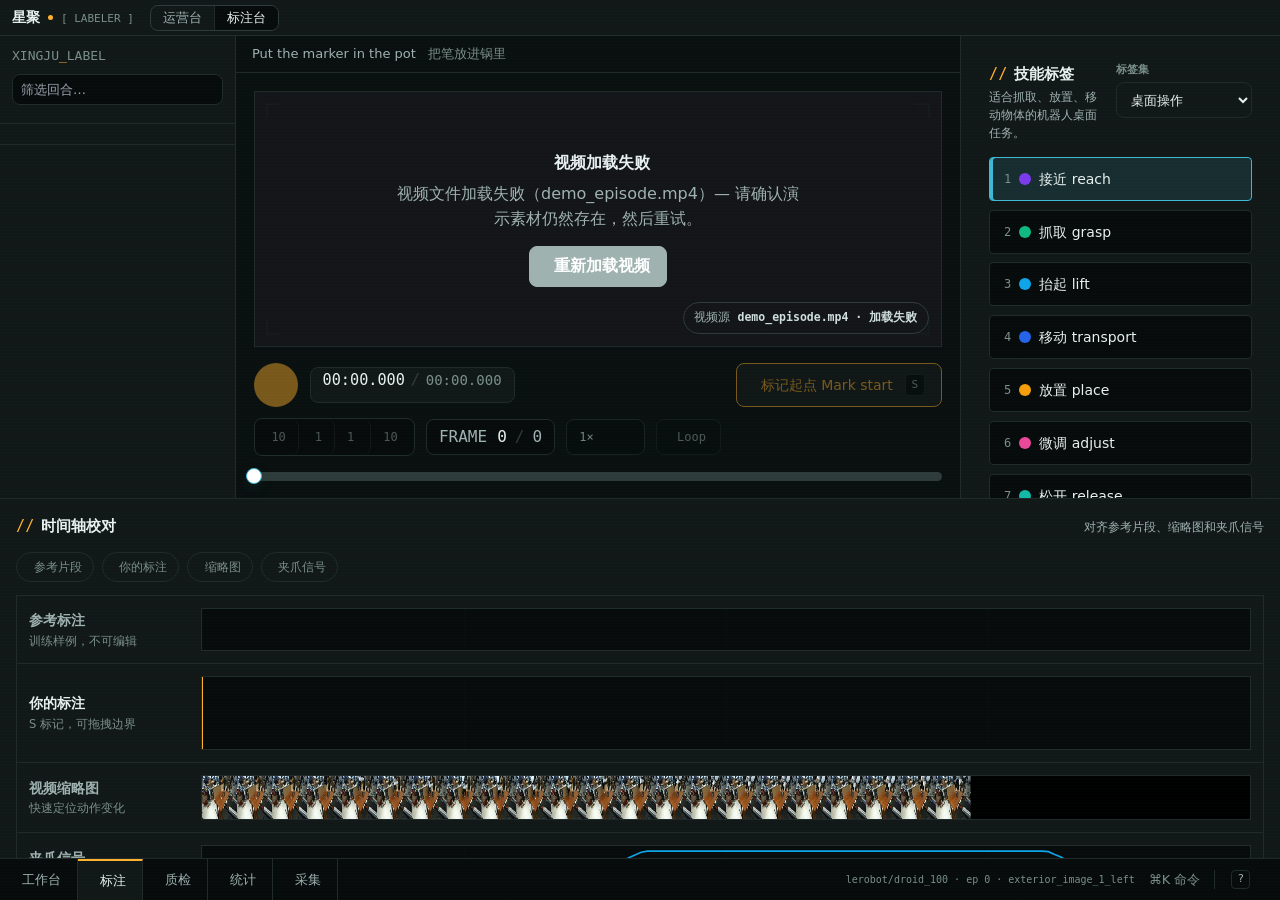
==== commit 8494c80f: "feat(labeler): Viewfinder skin — a11y, fonts & dead-code polish (10 verified fixes) (#65) Continues " ====
--- a/apps/embodied-labeler/index.html
+++ b/apps/embodied-labeler/index.html
@@ -11,25 +11,21 @@
     <link rel="stylesheet" href="assets/console/tailwind.css?v=1">
     <link href="/vendor/font-awesome/css/font-awesome.min.css" rel="stylesheet">
     <link href="/vendor/fonts/plex.css" rel="stylesheet">
+    <!-- Viewfinder instrument fonts (JetBrains Mono + Noto Sans SC), vendored offline -->
+    <link href="/vendor/fonts/viewfinder-fonts.css" rel="stylesheet">
     <link rel="stylesheet" href="assets/embodied/embodied.css?v=31">
     <link rel="stylesheet" href="assets/console/console.css?v=5">
-    <!-- 星聚 Liquid Glass skin (additive; preserves all chassis behaviour) -->
-    <link rel="stylesheet" href="/vendor/glass/tokens.css">
-    <link rel="stylesheet" href="/vendor/glass/glass.css">
-    <link rel="stylesheet" href="assets/console/labeler-glass.css?v=4">
+    <!-- 星聚 Viewfinder skin (additive; replaces the Liquid Glass layer) -->
+    <link rel="stylesheet" href="assets/console/viewfinder.css?v=2">
 </head>
 <body class="embodied-page console font-sans antialiased">
-    <div class="glass-backdrop" aria-hidden="true"></div>
     <div class="console-chassis">
         <header class="console-topbar glass">
-            <a class="topbar-brand" href="/app/">星聚 <span style="color:var(--ds-accent)">·</span> 具身平台</a>
+            <a class="topbar-brand vf-brand" href="/app/"><span class="vf-brand-zh">星聚</span><span class="vf-brand-dot" aria-hidden="true"></span><span class="vf-brand-mark">[ Labeler ]</span></a>
             <nav class="app-switcher" aria-label="工作区">
                 <a href="/app/">运营台</a>
                 <span aria-current="page">标注台</span>
             </nav>
-            <button id="cc-toggle" class="cc-toggle" type="button" aria-label="打开控制中心">
-                <i class="fa fa-sliders" aria-hidden="true"></i> 控制中心
-            </button>
         </header>
         <aside class="console-tree glass" aria-label="数据层级">
             <div class="console-rail-section">
@@ -50,6 +46,11 @@
             </div>
             <section id="video-section" class="embodied-video-card">
                 <div id="video-frame" class="relative flex justify-center embodied-video-frame" data-player-state="loading">
+                    <!-- Viewfinder corner-brackets — camera framing on the footage -->
+                    <div class="vf-corner vf-corner-tl" aria-hidden="true"></div>
+                    <div class="vf-corner vf-corner-tr" aria-hidden="true"></div>
+                    <div class="vf-corner vf-corner-bl" aria-hidden="true"></div>
+                    <div class="vf-corner vf-corner-br" aria-hidden="true"></div>
                     <!-- muted: episode clips have no audio track; without it Chrome's power
                          policy pauses "video-only background media" mid-playback. -->
                     <video id="video" preload="auto" muted
@@ -169,9 +170,11 @@
 
                 <!-- Scrub bar with hover-preview thumbnail -->
                 <div class="mt-4 relative">
-                    <div id="scrub-bar" class="h-2 bg-zinc-800 rounded-full relative cursor-pointer group">
+                    <div id="scrub-bar" role="slider" tabindex="0" aria-label="播放进度（左右方向键逐帧，Shift 十帧，Home/End 到片段首尾）"
+                         aria-valuemin="0" aria-valuemax="0" aria-valuenow="0" aria-valuetext="帧 0"
+                         class="h-2 bg-zinc-800 rounded-full relative cursor-pointer group">
                         <!-- baseline width:100% + scaleX(pct) avoids per-frame layout on timeupdate (was thrashing at 60Hz) -->
-                        <div id="scrub-fill" class="absolute inset-y-0 left-0 bg-accent rounded-full shadow-[0_0_8px_rgba(255,90,54,0.4)]"></div>
+                        <div id="scrub-fill" class="absolute inset-y-0 left-0 bg-accent rounded-full"></div>
                         <div id="scrub-head" class="absolute top-1/2 w-4 h-4 bg-light rounded-full ring-2 ring-accent shadow-lg"></div>
                     </div>
                     <!-- Floating frame preview that follows the cursor over the scrub bar -->
@@ -397,61 +400,8 @@
             </div>
         </div>
     </div>
-    <!-- 控制中心 · Control Center (glass overlay; opened from the top bar) -->
-    <div id="cc-scrim" class="cc-scrim" hidden>
-      <div class="cc-panel" role="dialog" aria-label="控制中心">
-        <div class="cc-title">控制中心 · Control Center</div>
-        <div class="cc-grid">
-          <div class="cc-tile wide cc-media">
-            <div class="cc-media-art"><i class="fa fa-film" aria-hidden="true"></i></div>
-            <div class="cc-media-meta">
-              <div class="cc-media-title" id="cc-ep-title">演示回合 Demo episode</div>
-              <div class="cc-media-sub" id="cc-ep-sub">—</div>
-            </div>
-          </div>
-          <div class="cc-tile wide">
-            <div class="cc-tile-label"><i class="fa fa-tint"></i> 玻璃折射 Refraction</div>
-            <div class="cc-seg" data-cc="refract">
-              <button type="button" data-value="off">关</button>
-              <button type="button" data-value="light">轻</button>
-              <button type="button" data-value="standard">标准</button>
-              <button type="button" data-value="strong">强</button>
-            </div>
-          </div>
-          <div class="cc-tile">
-            <div class="cc-tile-label"><i class="fa fa-th"></i> 密度</div>
-            <div class="cc-seg" data-cc="density">
-              <button type="button" data-value="comfortable">舒适</button>
-              <button type="button" data-value="compact">紧凑</button>
-            </div>
-          </div>
-          <div class="cc-tile">
-            <div class="cc-tile-label"><i class="fa fa-eye"></i> 专注</div>
-            <div class="cc-toggle-tile">
-              <span style="font-size:12px;color:var(--t3)">暗化背景</span>
-              <button id="cc-focus" class="cc-switch" type="button" aria-pressed="false" aria-label="专注模式"></button>
-            </div>
-          </div>
-          <div class="cc-tile wide">
-            <div class="cc-tile-label"><i class="fa fa-picture-o"></i> 背景 Backdrop</div>
-            <div class="cc-seg" data-cc="backdrop">
-              <button type="button" data-value="graphite">石墨</button>
-              <button type="button" data-value="midnight">午夜</button>
-              <button type="button" data-value="ember">暖橙</button>
-            </div>
-          </div>
-          <div class="cc-tile wide">
-            <div class="cc-tile-label"><i class="fa fa-sun-o"></i> 亮度 Brightness</div>
-            <input id="cc-bright" class="cc-slider" type="range" min="50" max="130" value="100" aria-label="背景亮度">
-          </div>
-        </div>
-      </div>
-    </div>
-
-    <script src="assets/embodied/embodied.js?v=34" type="module"></script>
+
+    <script src="assets/embodied/embodied.js?v=35" type="module"></script>
     <script src="assets/console/embodied-console.js?v=2" type="module"></script>
-    <!-- 星聚 Liquid Glass: refraction engine + control-center glue (additive) -->
-    <script src="/vendor/glass/refract.js"></script>
-    <script src="assets/console/labeler-glass.js?v=2" type="module"></script>
 </body>
 </html>
--- a/apps/embodied-labeler/assets/embodied/embodied.css
+++ b/apps/embodied-labeler/assets/embodied/embodied.css
@@ -312,7 +312,7 @@
 }
 
 .embodied-storage-badge[data-storage-mode="local"] {
-    border-color: rgba(255, 90, 54, 0.30);
+    border-color: rgba(255, 178, 46, 0.30);
     background: var(--ds-accent-tint);
     color: #b43720;
 }
@@ -392,9 +392,9 @@
 #video {
     width: 100% !important;
     /* Base (chassis) height. OVERRIDDEN on the .console page: console.css
-       (.console #video, min(38vh,360px)) then labeler-glass.css
+       (.console #video, min(38vh,360px)) then viewfinder.css §6d
        (.console #video, min(27vh,300px)) both raise specificity to 0,1,1 and
-       load after this file — labeler-glass.css wins (see note there). This
+       load after this file — viewfinder.css wins (see note there). This
        56vh value only applies if #video ever renders outside .console. */
     height: min(56vh, 32rem) !important;
     border-radius: 0.625rem;
@@ -608,15 +608,15 @@
 
 @keyframes timeline-focus-pulse {
     0% {
-        outline: 2px solid rgba(255, 90, 54, 0.55);
+        outline: 2px solid rgba(255, 178, 46, 0.55);
         outline-offset: 0;
     }
     75% {
-        outline: 2px solid rgba(255, 90, 54, 0.10);
+        outline: 2px solid rgba(255, 178, 46, 0.10);
         outline-offset: 7px;
     }
     100% {
-        outline: 2px solid rgba(255, 90, 54, 0);
+        outline: 2px solid rgba(255, 178, 46, 0);
         outline-offset: 7px;
     }
 }
@@ -755,7 +755,7 @@
 
 #segment-status {
     margin-top: 0.75rem !important;
-    border: 1px solid rgba(255, 90, 54, 0.28) !important;
+    border: 1px solid rgba(255, 178, 46, 0.28) !important;
     background: var(--ds-accent-tint) !important;
     color: var(--ds-ink) !important;
 }
@@ -990,7 +990,7 @@
 @media (max-width: 640px) {
     /* Narrow-viewport base override. Bare #video (0,1,0) like the rule above, so
        on the .console page it is ALSO outranked by the .console #video rules
-       (0,1,1) in console.css / labeler-glass.css regardless of viewport — those
+       (0,1,1) in console.css / viewfinder.css §6d regardless of viewport — those
        use vh units that already shrink on small screens. Applies only off .console. */
     #video {
         height: min(44vh, 20rem) !important;
@@ -1039,7 +1039,7 @@
     animation: pill-flash 0.24s var(--ease);
 }
 @keyframes pill-flash {
-    0% { background-color: rgba(255, 90, 54, 0.5); transform: scale(1.06); }
+    0% { background-color: rgba(255, 178, 46, 0.5); transform: scale(1.06); }
     100% { background-color: rgb(39, 39, 42); transform: scale(1); }
 }
 
--- a/apps/embodied-labeler/assets/console/console.css
+++ b/apps/embodied-labeler/assets/console/console.css
@@ -348,9 +348,9 @@
 /* Instrument rule: transport controls stay visible without scrolling. The
    video's inline height (54vh) was sized for the old single-column page;
    !important because inline style. 38vh leaves room for controls + scrub.
-   NOTE: superseded on the live page by labeler-glass.css `.console #video`
+   NOTE: superseded on the live page by viewfinder.css §6d `.console #video`
    (min(27vh,300px)) — equal specificity (0,1,1) but it loads later, so this
-   38vh is the floating-layout fallback if labeler-glass.css is absent. */
+   38vh is the floating-layout fallback if the Viewfinder skin is absent. */
 .console #video { height: min(38vh, 360px) !important; }
 
 /* ---- XINGJU instrument grammar (spec 2026-06-12) ------------------------ */
--- a/apps/embodied-labeler/assets/console/viewfinder.css
+++ b/apps/embodied-labeler/assets/console/viewfinder.css
@@ -0,0 +1,276 @@
+/* ============================================================================
+   星聚 · Viewfinder skin — additive, replaces the Liquid Glass layer.
+   Design language: "viewfinder / telemetry instrument" (Claude Design mock
+   "Embodied Labeler - Viewfinder.dc.html").
+     · duotone phosphor palette — teal-black ground
+     · AMBER = record / primary  (mark, save, playhead, dirty)
+     · CYAN  = selection / focus  (armed skill, selected clip, rings, toggles)
+     · telemetry chrome — `//` section headers, [ LABELER ] wordmark, CRT scanline
+     · cyan viewfinder corner-brackets framing the video
+   Mechanism: re-binds the --ds-* token system the chassis already consumes, then
+   overrides the handful of baked Tailwind utilities the markup/JS hardcode.
+   Structure-only; all chassis behaviour (embodied.js) is untouched.
+   Loads LAST so it wins on import order; scoped to .console so it can't leak.
+   NOTE: fonts kept as the locally-vendored IBM Plex (mono + Sans SC). The mock
+   specifies JetBrains Mono + Noto Sans SC; vendoring those is a follow-up so we
+   don't reintroduce a Google Fonts CDN this codebase deliberately removed.
+   ========================================================================== */
+
+/* ---- 1 · phosphor token re-bind (over console.css dark values) ---------- */
+.console {
+    --ds-canvas: #0a0f0f;
+    --ds-surface: #111817;
+    --ds-surface-sunk: #070b0b;
+    --vf-surface-2: #18211f;   /* raised control face */
+    --vf-raise: #1f2a28;       /* hover face */
+    --edge: #202b29;
+    --edge-strong: #2e3b39;
+    --ds-ink: #e8f1ef;
+    --ds-ink-soft: #9fb2af;
+    --ds-ink-faint: #7a8f89;
+    /* brand demoted to neutral ink; selection grammar carried by --vf-cool */
+    --ds-brand: #9fb2af;
+    --ds-brand-strong: #cfdedb;
+    --ds-brand-tint: rgba(63, 184, 212, 0.10);   /* cyan hover wash */
+    --ds-row-selected: rgba(63, 184, 212, 0.13);
+    --ds-ink-on-brand: #0a0c0e;
+    /* AMBER — record / primary (was coral #ff5a36) */
+    --ds-accent: #ffb22e;
+    --ds-accent-tint: rgba(255, 178, 46, 0.13);
+    /* CYAN — selection / focus */
+    --vf-cool: #3fb8d4;
+    --vf-cool-soft: rgba(63, 184, 212, 0.13);
+    /* state palette — data, distinct from skill hues and from chrome */
+    --ds-state-pass: #4fc08d;
+    --ds-state-risk: #e58a3a;
+    --ds-state-assign: #6f9fd0;
+    --vf-fail: #e3564c;             /* fills / rings / borders (on solid or light grounds) */
+    --vf-fail-text: #ec7b72;        /* red TEXT — lighter so it clears AA on the dark red/15 tint (5.1:1) */
+}
+
+/* ---- 1b · typography — vendored instrument fonts (viewfinder-fonts.css) ---
+   UI/CJK → Noto Sans SC; mono chrome (readouts, chips, telemetry) → JetBrains
+   Mono. IBM Plex kept as the immediate fallback; system fonts behind that. */
+.console { font-family: "Noto Sans SC", "IBM Plex Sans SC", system-ui, sans-serif; }
+.console .font-mono,
+.console code, .console kbd, .console pre, .console samp {
+    font-family: "JetBrains Mono", "IBM Plex Mono", ui-monospace, monospace;
+}
+
+/* ---- 2 · region surfaces (the .glass layer is gone — own them here) ----- */
+.console-topbar,
+.console-tree,
+.console-inspector,
+.console-conductor { background: var(--ds-surface); }
+.console-viewport  { background: var(--ds-canvas); }
+.console-bottombar { background: var(--ds-surface-sunk); }
+
+/* ---- 3 · CRT scanline — instrument atmosphere over the whole surface ---- */
+.console::after {
+    content: "";
+    position: fixed;
+    inset: 0;
+    z-index: 30;   /* over content, under help (z-40) / toasts (z-50) */
+    pointer-events: none;
+    background: repeating-linear-gradient(0deg, rgba(120, 230, 225, 0.014) 0 1px, transparent 1px 3px);
+}
+@media (prefers-reduced-motion: reduce) { .console::after { background: none; } }
+
+/* ---- 4 · Tailwind utility overrides (.console scope, win on specificity) - */
+/* surfaces: zinc → teal-black */
+.console .bg-zinc-800 { background-color: var(--vf-surface-2); }
+.console .bg-zinc-800\/70 { background-color: var(--vf-surface-2); }
+.console .bg-zinc-700 { background-color: var(--vf-raise); }
+.console .bg-zinc-900 { background-color: var(--ds-surface); }
+.console .bg-zinc-950 { background-color: var(--ds-surface-sunk); }
+.console .hover\:bg-zinc-800:hover { background-color: var(--vf-surface-2); }
+.console .hover\:bg-zinc-700:hover { background-color: var(--vf-raise); }
+.console .focus\:bg-zinc-800:focus { background-color: var(--vf-surface-2); }
+.console .bg-light { background-color: var(--ds-ink); }
+/* hairlines */
+.console .ring-zinc-700 { --tw-ring-color: var(--edge-strong); }
+.console .border-zinc-700 { border-color: var(--edge-strong); }
+.console .border-zinc-800 { border-color: var(--edge); }
+.console .ring-offset-zinc-900 { --tw-ring-offset-color: var(--ds-surface); }
+/* ink */
+.console .text-zinc-200 { color: var(--ds-ink); }
+.console .text-zinc-300 { color: var(--ds-ink-soft); }
+.console .text-zinc-400 { color: var(--ds-ink-soft); }
+.console .text-zinc-500 { color: var(--ds-ink-faint); }
+.console .text-zinc-600 { color: var(--ds-ink-faint); }
+.console .text-zinc-700 { color: var(--edge-strong); }
+/* accent (coral → amber): fills / text / borders / shadows */
+.console .bg-accent { background-color: var(--ds-accent); }
+.console .hover\:bg-accent\/90:hover { background-color: var(--ds-accent); }
+.console .active\:bg-accent\/80:active { background-color: var(--ds-accent); }
+.console .text-accent { color: var(--ds-accent); }
+.console .border-accent { border-color: var(--ds-accent); }
+.console .focus\:border-accent:focus { border-color: var(--ds-accent); }
+.console [class*="shadow-accent"] { --tw-shadow-color: rgba(255, 178, 46, 0.3); }
+/* accent opacity-variants: the OLD coral #ff5a36 still lives in the compiled
+   Tailwind (bg-accent/10,/15, ring-accent/30) — remap onto amber so record-state
+   surfaces (#segment-status open-banner, active #btn-loop) match --ds-accent. */
+.console .bg-accent\/10 { background-color: rgba(255, 178, 46, 0.10); }
+.console .bg-accent\/15 { background-color: rgba(255, 178, 46, 0.15); }
+.console .ring-accent\/30 { --tw-ring-color: rgba(255, 178, 46, 0.3); }
+/* amber state utilities → align onto the amber accent token */
+.console .text-amber-300 { color: var(--ds-accent); }
+.console .bg-amber-400 { background-color: var(--ds-accent); }
+.console .bg-amber-500\/10,
+.console .bg-amber-500\/15 { background-color: var(--ds-accent-tint); }
+.console .ring-amber-500\/40 { --tw-ring-color: rgba(255, 178, 46, 0.4); }
+/* pass / fail state colors */
+.console .text-emerald-500,
+.console .text-emerald-300 { color: var(--ds-state-pass); }
+.console .bg-emerald-600 { background-color: #0b6b4f; }   /* solid-fill toast: white text needs AA (white on #0b6b4f = 6.50:1; the light --ds-state-pass is text/tint only) */
+.console .bg-emerald-500\/15 { background-color: rgba(79, 192, 141, 0.15); }
+.console .ring-emerald-500\/40 { --tw-ring-color: rgba(79, 192, 141, 0.4); }
+.console .text-red-500,
+.console .text-red-400,
+.console .text-red-300 { color: var(--vf-fail-text); }
+.console .hover\:text-red-400:hover { color: var(--vf-fail-text); }
+.console .bg-red-600 { background-color: #b23a31; }   /* solid-fill toast: white text needs AA (white on #b23a31 = 5.93:1; the light --vf-fail is text/tint only) */
+.console .bg-red-500\/15 { background-color: rgba(227, 86, 76, 0.15); }
+.console .ring-red-500\/40 { --tw-ring-color: rgba(227, 86, 76, 0.4); }
+
+/* ---- 5 · focus & selection → cyan ------------------------------------- */
+/* console.css §4 paints focus outlines in --ds-accent; Viewfinder focus = cyan */
+.console button:focus-visible:not(.skill-pill),
+.console select:focus-visible,
+.console input:focus-visible,
+.console a:focus-visible { outline: 2px solid var(--vf-cool); outline-offset: 2px; }
+.console .embodied-frame-stepper button:focus-visible { outline-offset: -2px; }
+/* every Tailwind `ring-accent` (focus rings AND the selected-row ring) → cyan */
+.console .ring-accent,
+.console .focus-visible\:ring-accent:focus-visible { --tw-ring-color: var(--vf-cool); }
+.console .ring-light,
+.console .focus-visible\:ring-light:focus-visible { --tw-ring-color: var(--vf-cool); }
+/* selected segment row (JS toggles .ring-1 + .ring-accent) gets a cyan wash too */
+.console #segment-list > [data-seg-id].ring-accent { background: var(--vf-cool-soft); }
+
+/* ---- 6 · telemetry chrome --------------------------------------------- */
+/* 6a · [ LABELER ] wordmark — 星聚 · amber dot · mono bracket */
+.console .vf-brand { display: inline-flex; align-items: baseline; gap: 8px; text-transform: none; letter-spacing: normal; }
+.console .vf-brand-zh { font-family: "Noto Sans SC", "IBM Plex Sans SC", sans-serif; font-weight: 700; font-size: 14px; color: var(--ds-ink); }
+.console .vf-brand-dot { align-self: center; width: 5px; height: 5px; border-radius: 50%; background: var(--ds-accent); }
+.console .vf-brand-mark { font-family: "JetBrains Mono", "IBM Plex Mono", ui-monospace, monospace; font-size: 11px; letter-spacing: 0.14em; text-transform: uppercase; color: var(--ds-ink-faint); }
+
+/* 6b · `//` mono-amber prefix on the three section headers */
+.console .embodied-palette-heading > div > span:first-child::before,
+.console #segments-section h2::before,
+.console .embodied-timeline-card .embodied-panel-heading > span:first-child::before {
+    content: "//";
+    margin-right: 7px;
+    font-family: "JetBrains Mono", "IBM Plex Mono", ui-monospace, monospace;
+    font-weight: 500;
+    color: var(--ds-accent);
+}
+
+/* 6c · cyan viewfinder corner-brackets framing the video */
+.console .embodied-video-frame { position: relative; }
+.console .vf-corner { position: absolute; width: 15px; height: 15px; opacity: 0.65; pointer-events: none; z-index: 2; }
+.console .vf-corner-tl { top: 11px; left: 11px; border-top: 2px solid var(--vf-cool); border-left: 2px solid var(--vf-cool); }
+.console .vf-corner-tr { top: 11px; right: 11px; border-top: 2px solid var(--vf-cool); border-right: 2px solid var(--vf-cool); }
+.console .vf-corner-bl { bottom: 11px; left: 11px; border-bottom: 2px solid var(--vf-cool); border-left: 2px solid var(--vf-cool); }
+.console .vf-corner-br { bottom: 11px; right: 11px; border-bottom: 2px solid var(--vf-cool); border-right: 2px solid var(--vf-cool); }
+/* 6d · video height cap — ported from the retired labeler-glass.css so the video
+   band doesn't grow to console.css's 38vh/360px and scroll the transport controls
+   out of view. viewfinder loads last, so `.console #id`(1,1,0)!important wins. */
+.console #video { height: min(27vh, 300px) !important; }
+
+/* ---- 7 · component restyles ------------------------------------------- */
+/* 7a · armed skill pill — cyan-soft face + cyan left bar (selection grammar) */
+.console .skill-pill { position: relative; border: 1px solid var(--edge); background: var(--vf-surface-2); }
+/* embodied.css:1113 themes .skill-pill.active with !important, so the armed pill
+   needs !important too (else the intended cyan face/border never render — only
+   the inset cyan bar survived). Scoped to .active: the resting pill is left to
+   the chassis, so no per-skill inline styling is clobbered. */
+.console .skill-pill.active {
+    background: var(--vf-cool-soft) !important;
+    border-color: var(--vf-cool) !important;
+    box-shadow: inset 3px 0 0 var(--vf-cool);
+}
+
+/* 7b · timeline playhead → amber; user-lane selected rect → cyan stroke.
+   embodied.css themes #timeline-playhead with var(--ds-brand) !important, so
+   match it: `.console #id` (1,1,0) + !important wins over `#id` (1,0,0). */
+.console #timeline-playhead { background: var(--ds-accent) !important; box-shadow: none !important; }
+.console #timeline-lanes rect.selected { stroke: var(--vf-cool); stroke-width: 2; }
+
+/* 7g · id-themed buttons embodied.css paints with var(--ds-brand) !important.
+   Viewfinder: Save = amber primary; Mark-start = amber-outlined record affordance
+   (its skill-colored left border is still set inline by setActiveSkill). */
+.console #save-btn {
+    background: var(--ds-accent) !important;
+    border-color: var(--ds-accent) !important;
+    color: #1a0d07 !important;
+}
+.console #save-btn:hover { background: color-mix(in srgb, var(--ds-accent) 92%, #000) !important; }
+.console #btn-mark-start {
+    background: var(--vf-surface-2) !important;
+    border-color: var(--ds-accent) !important;
+    color: var(--ds-accent) !important;
+}
+/* 7i · other amber primaries need dark ink for legibility. embodied.css forces
+   #fff !important on the play icon and the mark-end label/icon (and its 'S' kbd
+   chip); Save already carries dark ink. White on amber #ffb22e = 1.80:1; dark
+   ink #1a0d07 = 10.6:1 (kbd chip on the amber composite = 11.52:1). */
+.console #btn-play { color: #1a0d07 !important; }
+.console #btn-mark-end,
+.console #btn-mark-end i { color: #1a0d07 !important; }
+.console #btn-mark-end kbd { color: #1a0d07; }
+
+/* 7j · timeline lane labels: only the editable "user" lane stays 800/ink; the
+   three read-only reference lanes drop to 600/ink-soft so User reads as primary
+   (embodied.css:223 sets every .timeline-track-label span to 800). */
+.console .timeline-track-row:not([data-timeline-track="user"]) .timeline-track-label span {
+    font-weight: 600;
+    color: var(--ds-ink-soft);
+}
+
+/* 7c · scrub bar — cyan playhead knob, amber fill stays via bg-accent */
+.console #scrub-head { border-color: var(--vf-cool); }   /* ring-accent already → cyan */
+/* scrub bar is a keyboard-operable slider (role=slider); give it a cyan focus
+   ring so keyboard users can see it has focus (7.07:1 on the bar face). */
+.console #scrub-bar:focus-visible { outline: 2px solid var(--vf-cool); outline-offset: 2px; }
+/* scrub-fill glow → amber (the markup's baked coral shadow class was dropped). */
+.console #scrub-fill { box-shadow: 0 0 8px rgba(255, 178, 46, 0.4); }
+
+/* 7d · timeline lane-toggle legend → pill toggles, cyan when active */
+.console .timeline-legend button {
+    border: 1px solid var(--edge);
+    border-radius: 999px;
+    padding: 4px 11px;
+    color: var(--ds-ink-faint);
+    background: transparent;
+}
+.console .timeline-legend button[aria-pressed="true"] {
+    border-color: var(--vf-cool);
+    background: var(--vf-cool-soft);
+    color: var(--ds-ink);
+}
+
+/* 7e · S·01 telemetry tags on segment rows (CSS counter — no JS needed) */
+.console #segment-list { counter-reset: vfseg; }
+.console #segment-list > [data-seg-id] { position: relative; }
+.console #segment-list > [data-seg-id]::before {
+    counter-increment: vfseg;
+    content: "S·" counter(vfseg, decimal-leading-zero);
+    font-family: "JetBrains Mono", "IBM Plex Mono", ui-monospace, monospace;
+    font-size: 10px;
+    letter-spacing: 0.03em;
+    color: var(--ds-accent);
+    flex-shrink: 0;
+    align-self: center;
+}
+
+/* 7f · dirty badge / save bar already amber via the accent token — leave */
+
+/* 7h · empty-state primary CTA — a "start recording" affordance → amber.
+   embodied.css themes it var(--ds-brand) (neutral); class-level override wins. */
+.console .embodied-empty-action {
+    background: var(--ds-accent);
+    border-color: var(--ds-accent);
+    color: #1a0d07;
+}
+.console .embodied-empty-action:hover { background: color-mix(in srgb, var(--ds-accent) 92%, #000); }
